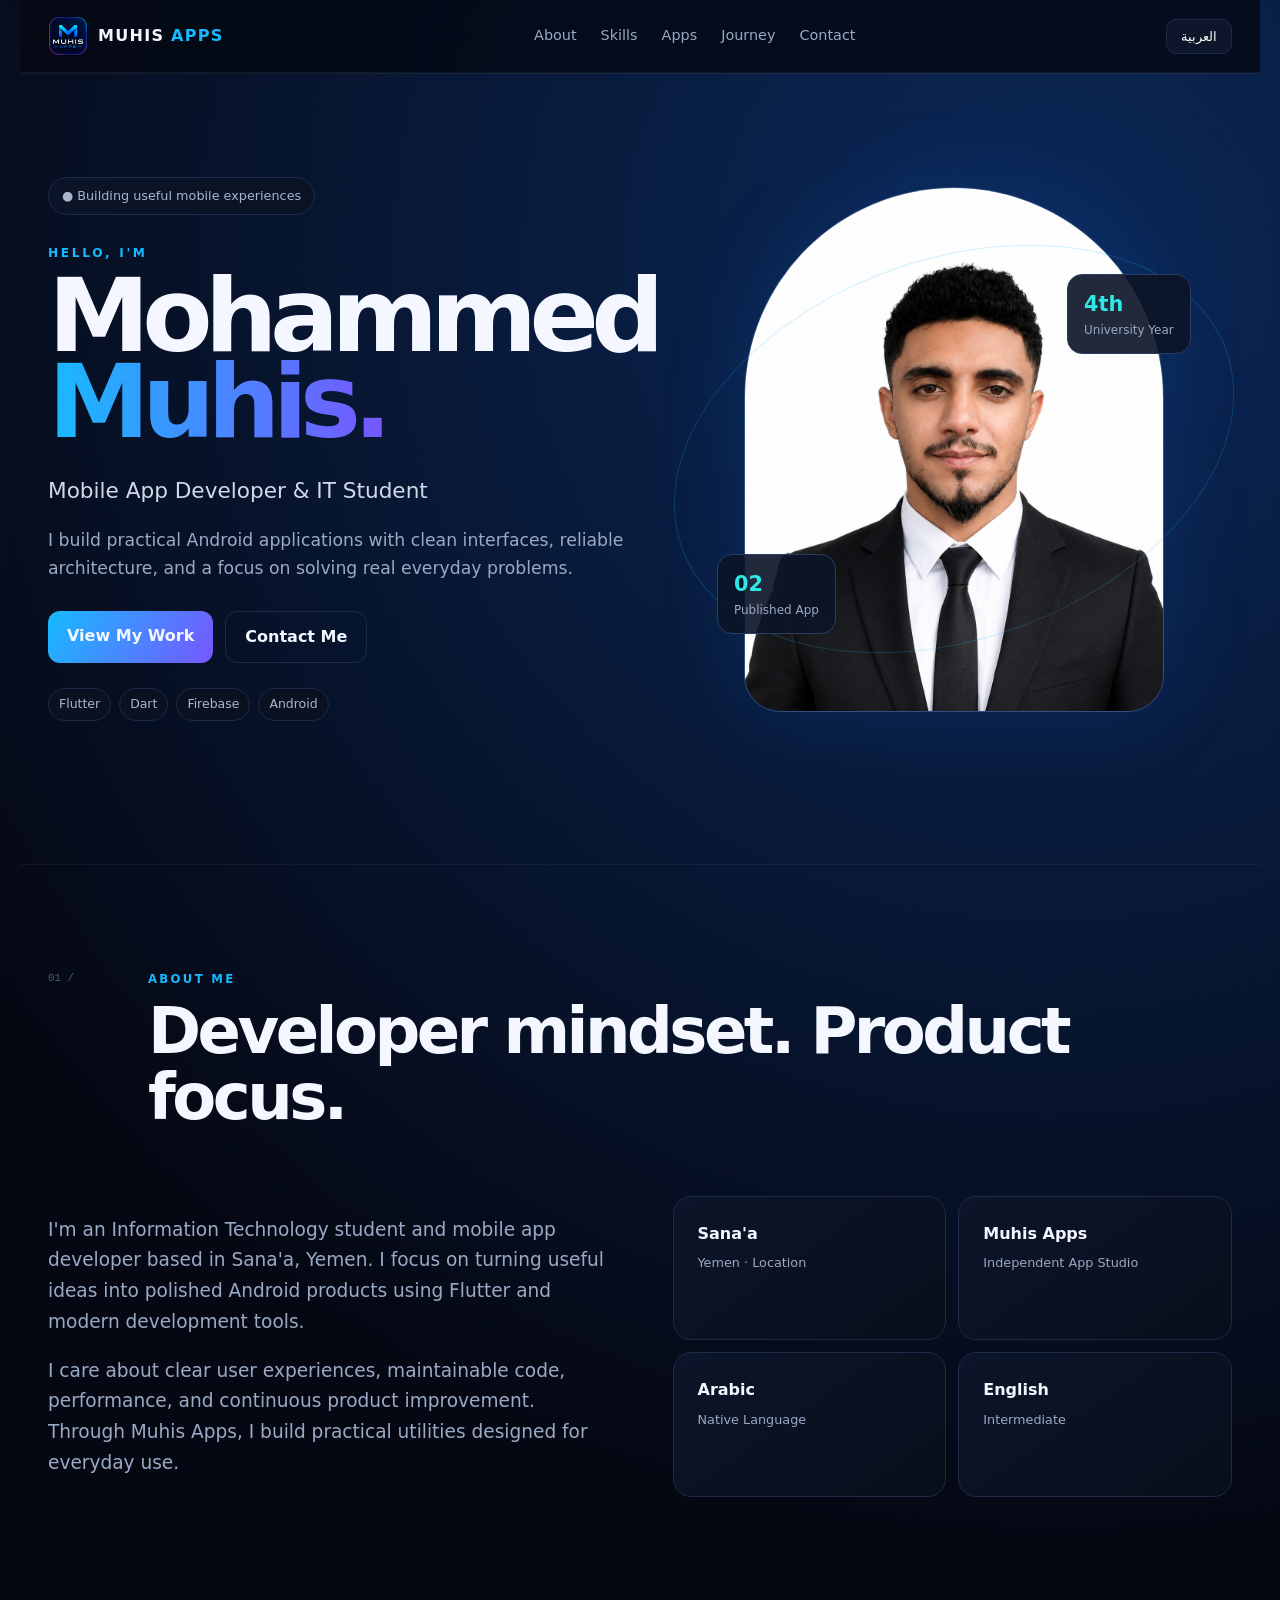
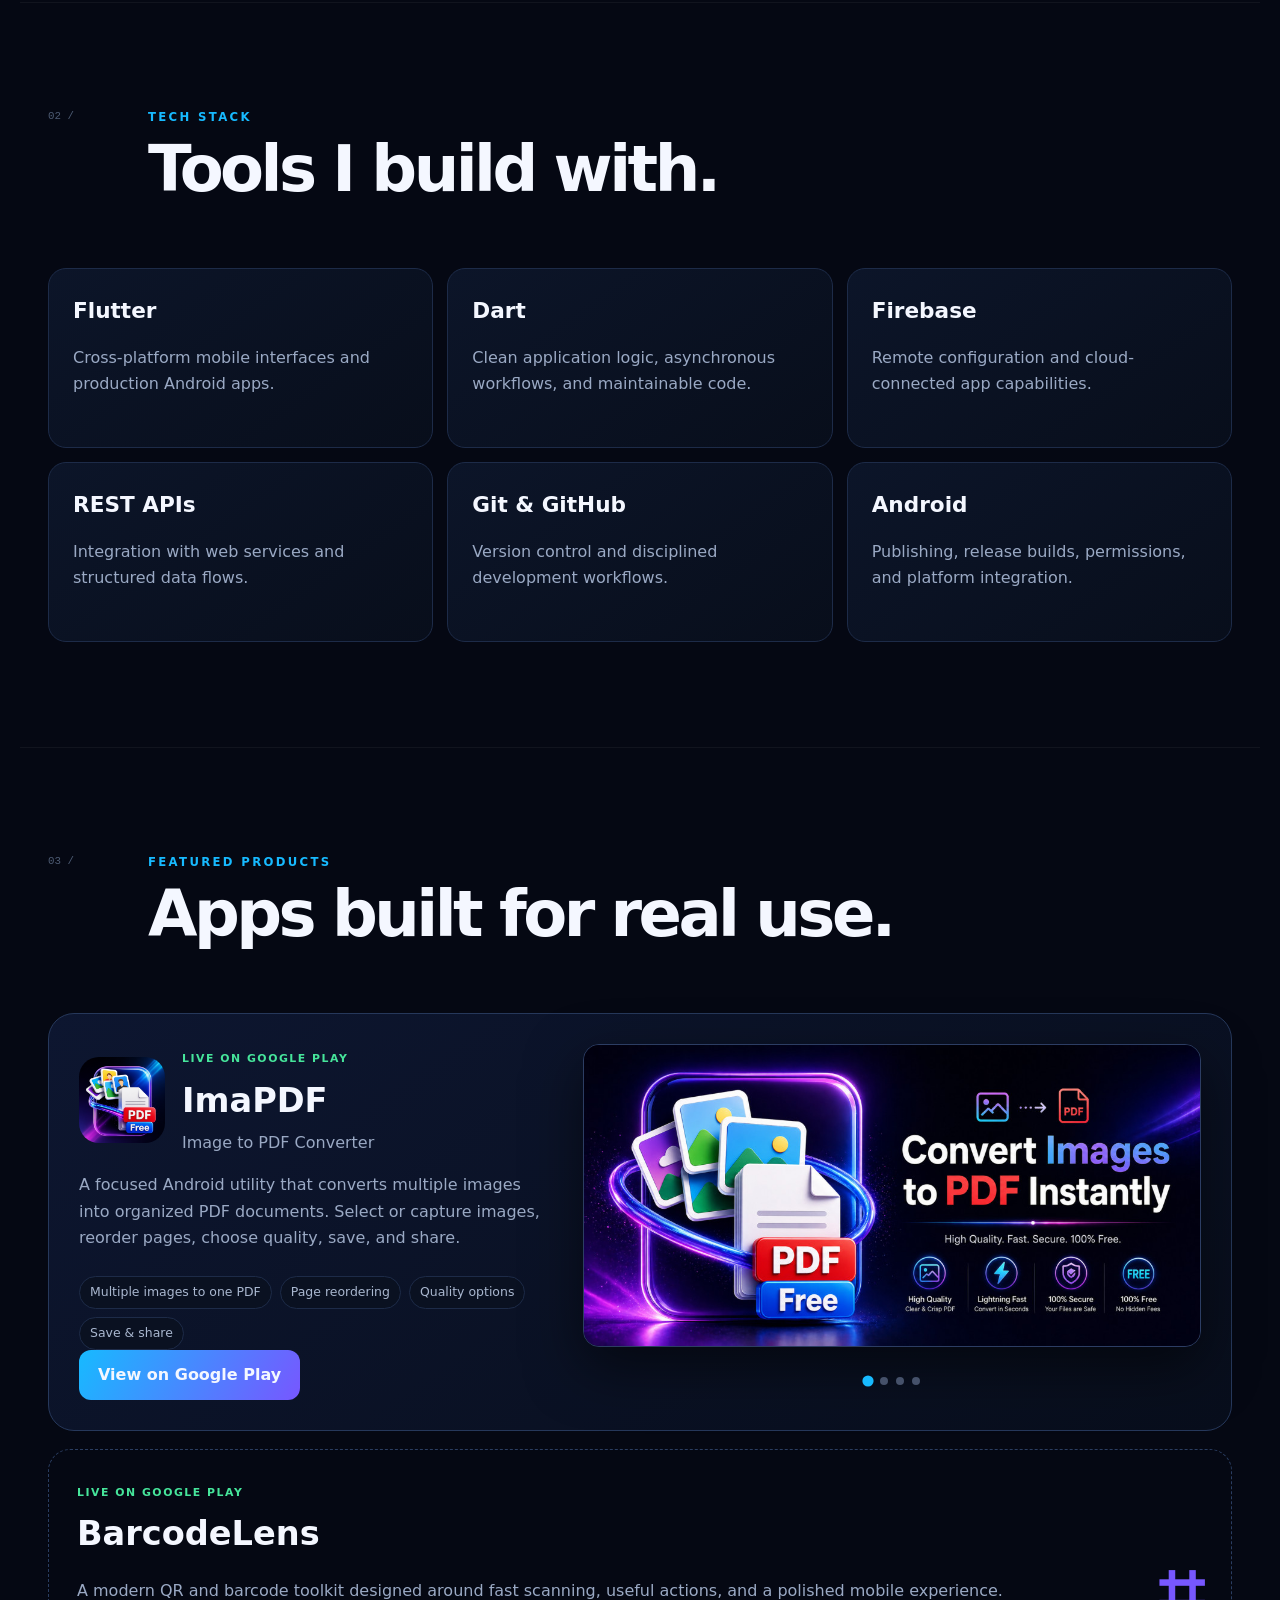
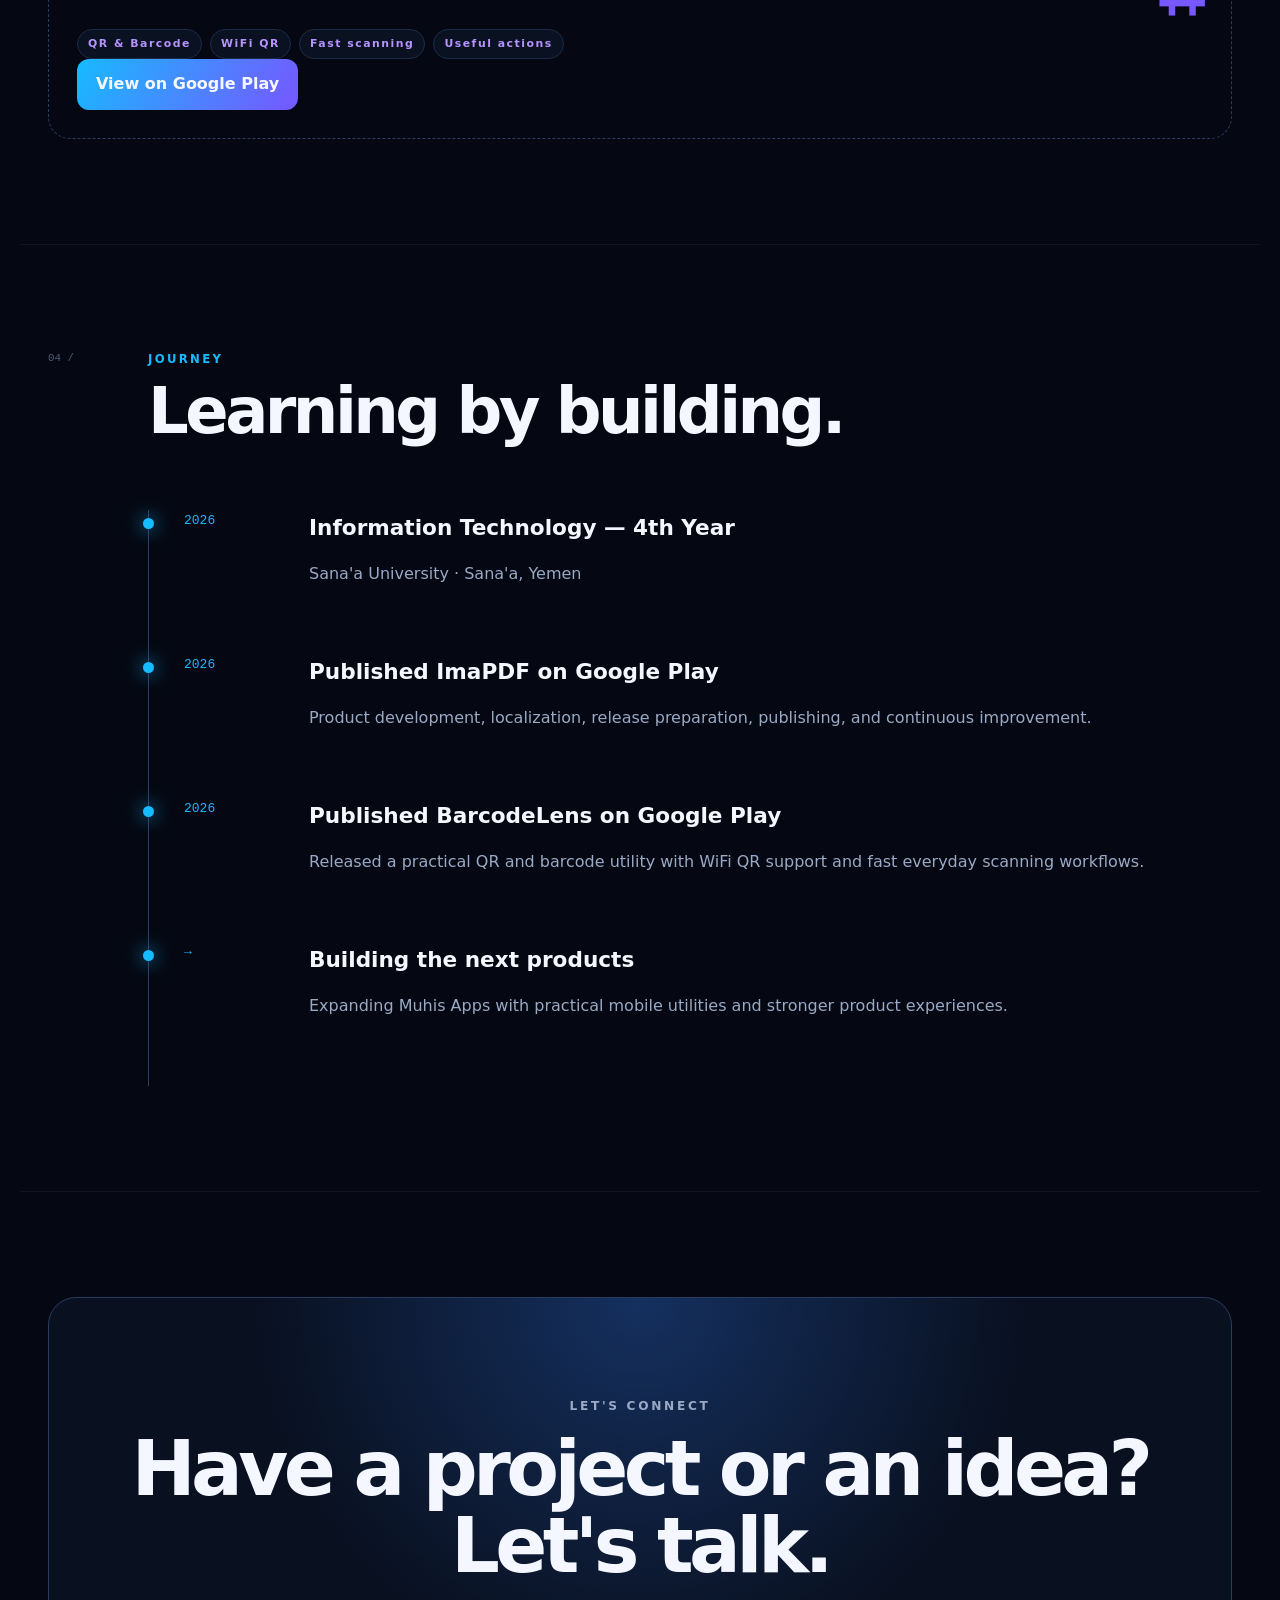
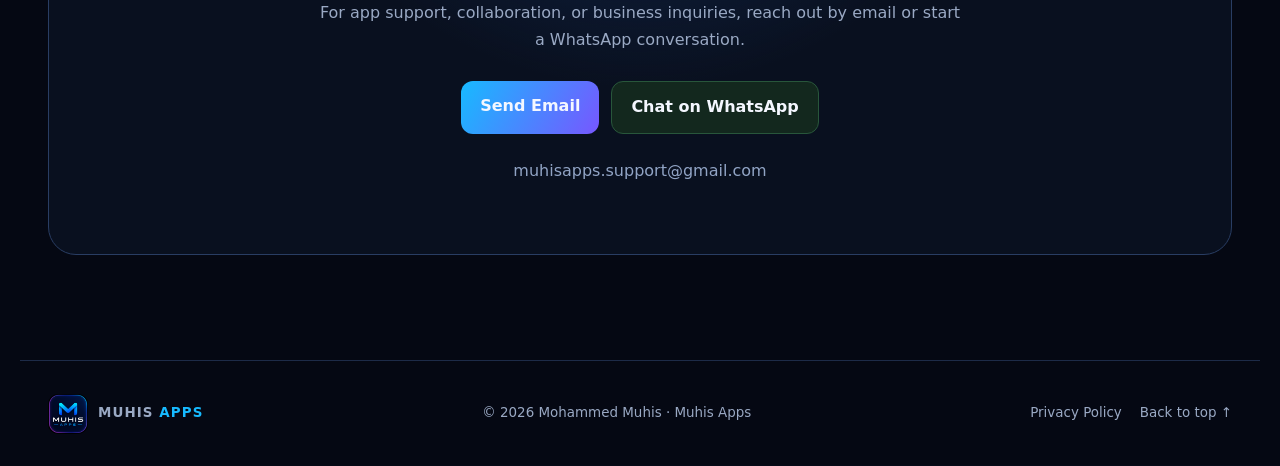
==== index.html @ 896bbf44 "Publish BarcodeLens in portfolio" ====
<!doctype html><html lang="en" dir="ltr"><head><meta charset="utf-8"><meta name="viewport" content="width=device-width,initial-scale=1"><meta name="description" content="Mohammed Muhis — Mobile App Developer and IT Student, founder of Muhis Apps."><title>Mohammed Muhis | Mobile App Developer</title><link rel="icon" href="assets/logo.png"><link rel="stylesheet" href="style.css"></head><body>
<header><a class="brand" href="#home"><img src="assets/logo.png"><span>MUHIS <b>APPS</b></span></a><nav><a href="#about" data-k="about">About</a><a href="#skills" data-k="skills">Skills</a><a href="#apps" data-k="apps">Apps</a><a href="#journey" data-k="journey">Journey</a><a href="#contact" data-k="contact">Contact</a></nav><button id="lang">العربية</button></header>
<main><section class="hero" id="home"><div class="copy reveal"><span class="pill" data-k="status">● Building useful mobile experiences</span><p class="over" data-k="hello">HELLO, I'M</p><h1>Mohammed<br><em>Muhis.</em></h1><h2 data-k="role">Mobile App Developer & IT Student</h2><p class="lead" data-k="intro">I build practical Android applications with clean interfaces, reliable architecture, and a focus on solving real everyday problems.</p><div class="actions"><a class="btn main" href="#apps" data-k="work">View My Work</a><a class="btn" href="#contact" data-k="contactMe">Contact Me</a></div><div class="tags"><span>Flutter</span><span>Dart</span><span>Firebase</span><span>Android</span></div></div><div class="visual reveal"><div class="ring"></div><div class="portrait"><img src="assets/profile.png" alt="Mohammed Muhis"></div><div class="stat s1"><b>02</b><span data-k="published">Published Apps</span></div><div class="stat s2"><b>4th</b><span data-k="year">University Year</span></div></div></section>
<section id="about"><div class="heading reveal"><small>01 /</small><div><p data-k="aboutLabel">ABOUT ME</p><h2 data-k="aboutTitle">Developer mindset.<br>Product focus.</h2></div></div><div class="two"><div class="bio reveal"><p data-k="bio1">I'm an Information Technology student and mobile app developer based in Sana'a, Yemen. I focus on turning useful ideas into polished Android products using Flutter and modern development tools.</p><p data-k="bio2">I care about clear user experiences, maintainable code, performance, and continuous product improvement. Through Muhis Apps, I build practical utilities designed for everyday use.</p></div><div class="facts reveal"><article><b>Sana'a</b><span data-k="loc">Yemen · Location</span></article><article><b>Muhis Apps</b><span data-k="studio">Independent App Studio</span></article><article><b>Arabic</b><span data-k="native">Native Language</span></article><article><b>English</b><span data-k="inter">Intermediate</span></article></div></div></section>
<section id="skills"><div class="heading reveal"><small>02 /</small><div><p data-k="stack">TECH STACK</p><h2 data-k="tools">Tools I build with.</h2></div></div><div class="grid reveal"><article><b>Flutter</b><p data-k="flutter">Cross-platform mobile interfaces and production Android apps.</p></article><article><b>Dart</b><p data-k="dart">Clean application logic, asynchronous workflows, and maintainable code.</p></article><article><b>Firebase</b><p data-k="firebase">Remote configuration and cloud-connected app capabilities.</p></article><article><b>REST APIs</b><p data-k="api">Integration with web services and structured data flows.</p></article><article><b>Git & GitHub</b><p data-k="git">Version control and disciplined development workflows.</p></article><article><b>Android</b><p data-k="android">Publishing, release builds, permissions, and platform integration.</p></article></div></section>
<section id="apps"><div class="heading reveal"><small>03 /</small><div><p data-k="products">FEATURED PRODUCTS</p><h2 data-k="realApps">Apps built for real use.</h2></div></div><div class="product reveal"><div><div class="apphead"><img src="assets/imapdf.png"><div><span class="live" data-k="live">LIVE ON GOOGLE PLAY</span><h3>ImaPDF</h3><p data-k="converter">Image to PDF Converter</p></div></div><p class="muted" data-k="appDesc">A focused Android utility that converts multiple images into organized PDF documents. Select or capture images, reorder pages, choose quality, save, and share.</p><div class="tags"><span data-k="f1">Multiple images to one PDF</span><span data-k="f2">Page reordering</span><span data-k="f3">Quality options</span><span data-k="f4">Save & share</span></div><a class="btn main" target="_blank" rel="noopener" href="https://play.google.com/store/apps/details?id=com.muhisapps.imapdf" data-k="play">View on Google Play</a></div><div class="gallery"><img id="shot" src="assets/en-cover.jpg"><div class="dots"><button data-i="0" class="active"></button><button data-i="1"></button><button data-i="2"></button><button data-i="3"></button></div></div></div><div class="coming reveal"><div><span style="color:#46e59b" data-k="live">LIVE ON GOOGLE PLAY</span><h3>BarcodeLens</h3><p data-k="barcode">A modern QR and barcode toolkit designed around fast scanning, useful actions, and a polished mobile experience.</p><div class="tags"><span>QR & Barcode</span><span>WiFi QR</span><span data-k="scanFast">Fast scanning</span><span data-k="usefulActions">Useful actions</span></div><a class="btn main" target="_blank" rel="noopener" href="https://play.google.com/store/apps/details?id=com.muhisapps.barcodelens" data-k="play">View on Google Play</a></div><strong>⌗</strong></div></section>
<section id="journey"><div class="heading reveal"><small>04 /</small><div><p data-k="journeyLabel">JOURNEY</p><h2 data-k="learning">Learning by building.</h2></div></div><div class="timeline reveal"><article><time>2026</time><div><h3 data-k="edu">Information Technology — 4th Year</h3><p data-k="uni">Sana'a University · Sana'a, Yemen</p></div></article><article><time>2026</time><div><h3 data-k="pubTitle">Published ImaPDF on Google Play</h3><p data-k="pubText">Product development, localization, release preparation, publishing, and continuous improvement.</p></div></article><article><time>2026</time><div><h3 data-k="barcodePubTitle">Published BarcodeLens on Google Play</h3><p data-k="barcodePubText">Released a practical QR and barcode utility with WiFi QR support and fast everyday scanning workflows.</p></div></article><article><time>→</time><div><h3 data-k="next">Building the next products</h3><p data-k="nextText">Expanding Muhis Apps with practical mobile utilities and stronger product experiences.</p></div></article></div></section>
<section id="contact"><div class="contactbox reveal"><p class="over" data-k="connect">LET'S CONNECT</p><h2 data-k="talk">Have a project or an idea?<br>Let's talk.</h2><p data-k="contactText">For app support, collaboration, or business inquiries, reach out by email or start a WhatsApp conversation.</p><div class="actions center"><a class="btn main" href="mailto:muhisapps.support@gmail.com" data-k="email">Send Email</a><a class="btn wa" target="_blank" rel="noopener" href="https://wa.me/967737681866?text=Hello%20Mohammed%2C%20I%20visited%20your%20portfolio%20and%20would%20like%20to%20get%20in%20touch." data-k="wa">Chat on WhatsApp</a></div><a class="mail" href="mailto:muhisapps.support@gmail.com">muhisapps.support@gmail.com</a></div></section></main>
<footer><div class="brand"><img src="assets/logo.png"><span>MUHIS <b>APPS</b></span></div><p>© 2026 Mohammed Muhis · Muhis Apps</p><div><a href="privacy.html" data-k="privacy">Privacy Policy</a><a href="#home" data-k="top">Back to top ↑</a></div></footer><script src="script.js"></script></body></html>
---- style.css ----
:root{--bg:#050813;--panel:#0b1224;--line:#1d2b48;--text:#f4f7ff;--muted:#9aa9c4;--blue:#17baff;--violet:#7757ff}*{box-sizing:border-box}html{scroll-behavior:smooth}body{margin:0;background:radial-gradient(circle at 82% 5%,#0b2859 0,transparent 25%),var(--bg);color:var(--text);font-family:Inter,system-ui,-apple-system,"Segoe UI",Arial,sans-serif;line-height:1.65}a{text-decoration:none;color:inherit}header,section,footer{max-width:1240px;margin:auto}header{position:sticky;top:0;z-index:20;display:flex;align-items:center;justify-content:space-between;padding:16px 28px;background:#050813c9;backdrop-filter:blur(18px);border-bottom:1px solid #ffffff0d}.brand{display:flex;align-items:center;gap:10px;font-weight:850;letter-spacing:.08em}.brand img{width:40px;height:40px;border-radius:10px;object-fit:cover}.brand b,.heading p,.over{color:var(--blue)}nav{display:flex;gap:24px;color:var(--muted);font-size:.9rem}nav a:hover{color:white}#lang{background:#0d162a;color:white;border:1px solid var(--line);border-radius:10px;padding:9px 14px;cursor:pointer}.hero{min-height:780px;display:grid;grid-template-columns:1.08fr .92fr;align-items:center;gap:60px;padding:70px 28px 110px}.pill{display:inline-block;border:1px solid var(--line);background:#0b1326;padding:7px 13px;border-radius:999px;color:#a8b5ca;font-size:.8rem}.over{font-size:.76rem;letter-spacing:.22em;font-weight:850;margin:28px 0 10px}.hero h1{font-size:clamp(4.4rem,8vw,7.5rem);line-height:.84;letter-spacing:-.075em;margin:0}.hero h1 em{font-style:normal;background:linear-gradient(90deg,var(--blue),var(--violet));-webkit-background-clip:text;color:transparent}.hero h2{font-size:1.35rem;font-weight:500;color:#d0d9e9;margin:28px 0 10px}.lead,.muted,.bio p,.grid p,.coming p,.timeline p,.contactbox>p{color:var(--muted)}.lead{max-width:650px;font-size:1.08rem}.actions{display:flex;gap:12px;flex-wrap:wrap;margin-top:28px}.btn{display:inline-flex;padding:12px 19px;border:1px solid var(--line);border-radius:12px;font-weight:750}.main{border:0;background:linear-gradient(120deg,var(--blue),var(--violet))}.wa{background:#13281e;border-color:#28563b}.tags{display:flex;gap:8px;flex-wrap:wrap;margin-top:25px}.tags span{border:1px solid var(--line);background:#0a1121;border-radius:999px;padding:5px 10px;font-size:.78rem;color:#a9b7cf}.visual{position:relative;min-height:610px;display:grid;place-items:center}.portrait{width:min(420px,90%);aspect-ratio:4/5;border-radius:220px 220px 38px 38px;overflow:hidden;border:1px solid #315181;background:#112d5b;box-shadow:0 0 90px #177cff24}.portrait img{width:100%;height:100%;object-fit:cover;object-position:center top}.ring{position:absolute;width:580px;height:380px;border:1px solid #1abaff35;border-radius:50%;transform:rotate(-20deg)}.stat{position:absolute;background:#0b1427e8;border:1px solid #2a3d61;border-radius:15px;padding:12px 16px;display:flex;flex-direction:column}.stat b{color:#2ee7e7;font-size:1.3rem}.stat span{color:var(--muted);font-size:.75rem}.s1{left:0;bottom:120px}.s2{right:0;top:130px}section{padding:105px 28px;border-top:1px solid #ffffff0c}.heading{display:grid;grid-template-columns:100px 1fr;margin-bottom:55px}.heading small{color:#4d5b73;font-family:monospace}.heading p{font-size:.73rem;letter-spacing:.2em;font-weight:850;margin:0}.heading h2{font-size:clamp(2.6rem,5vw,4.8rem);line-height:1.03;letter-spacing:-.055em;margin:10px 0}.two{display:grid;grid-template-columns:1fr 1fr;gap:65px}.bio p{font-size:1.16rem}.facts{display:grid;grid-template-columns:1fr 1fr;gap:12px}.facts article,.grid article{background:linear-gradient(145deg,#0c1529,#080e1b);border:1px solid var(--line);border-radius:18px;padding:24px}.facts b,.facts span{display:block}.facts span{color:var(--muted);font-size:.8rem;margin-top:5px}.grid{display:grid;grid-template-columns:repeat(3,1fr);gap:14px}.grid article{min-height:180px;transition:.25s}.grid article:hover{transform:translateY(-5px);border-color:#3566a9}.grid b{font-size:1.35rem}.product{display:grid;grid-template-columns:.86fr 1.14fr;gap:38px;background:linear-gradient(145deg,#0d1630,#080e1c);border:1px solid #26385b;border-radius:26px;padding:30px}.apphead{display:flex;gap:17px;align-items:center}.apphead img{width:86px;height:86px;border-radius:20px;object-fit:cover}.apphead h3,.coming h3{font-size:2.1rem;margin:2px 0}.apphead p{margin:0;color:var(--muted)}.live,.coming span{font-size:.68rem;letter-spacing:.14em;font-weight:850;color:#46e59b}.gallery img{width:100%;border-radius:16px;border:1px solid #2c3d63;box-shadow:0 20px 55px #0008}.dots{text-align:center;margin-top:12px}.dots button{width:8px;height:8px;padding:0;border:0;border-radius:50%;background:#45516a;margin:4px}.dots button.active{background:var(--blue);transform:scale(1.4)}.coming{margin-top:18px;border:1px dashed #2a3d61;border-radius:22px;padding:28px;display:flex;align-items:center;justify-content:space-between}.coming span{color:#b693ff}.coming strong{font-size:5rem;color:var(--violet)}.timeline{border-left:1px solid #2b3d60;margin-left:100px}.timeline article{display:grid;grid-template-columns:100px 1fr;gap:25px;padding:0 0 50px 35px;position:relative}.timeline article:before{content:"";position:absolute;left:-6px;top:8px;width:11px;height:11px;border-radius:50%;background:var(--blue);box-shadow:0 0 18px var(--blue)}.timeline time{color:var(--blue);font-family:monospace}.timeline h3{margin:0;font-size:1.35rem}.contactbox{text-align:center;padding:70px 28px;border:1px solid #293d63;border-radius:28px;background:radial-gradient(circle at 50% 0,#15305f,transparent 48%),#09101f}.contactbox h2{font-size:clamp(2.8rem,6vw,5.3rem);line-height:1;letter-spacing:-.06em;margin:15px 0}.contactbox>p{max-width:650px;margin-left:auto;margin-right:auto}.center{justify-content:center}.mail{display:block;margin-top:24px;color:#91a4c5}footer{border-top:1px solid var(--line);padding:28px;display:flex;align-items:center;justify-content:space-between;color:var(--muted);font-size:.84rem}footer>div:last-child{display:flex;gap:18px}.reveal{opacity:0;transform:translateY(22px);transition:.7s}.reveal.show{opacity:1;transform:none}html[dir=rtl] .timeline{border-left:0;border-right:1px solid #2b3d60;margin-left:0;margin-right:100px}html[dir=rtl] .timeline article{padding-left:0;padding-right:35px}html[dir=rtl] .timeline article:before{left:auto;right:-6px}@media(max-width:900px){nav{display:none}.hero,.two,.product{grid-template-columns:1fr}.grid{grid-template-columns:1fr 1fr}.heading{grid-template-columns:55px 1fr}.timeline{margin-left:10px!important;margin-right:10px!important}.stat{display:none}}@media(max-width:600px){header{padding:13px 18px}.brand span{font-size:.75rem}.hero{min-height:auto;padding:45px 20px 75px}.hero h1{font-size:4rem}.visual{min-height:460px}.portrait{width:330px}.ring{display:none}section{padding:75px 20px}.heading{display:block}.grid,.facts{grid-template-columns:1fr}.product{padding:17px}.contactbox{padding:48px 18px}footer{flex-direction:column;align-items:flex-start;gap:15px}.gallery img{min-height:180px;object-fit:cover}}
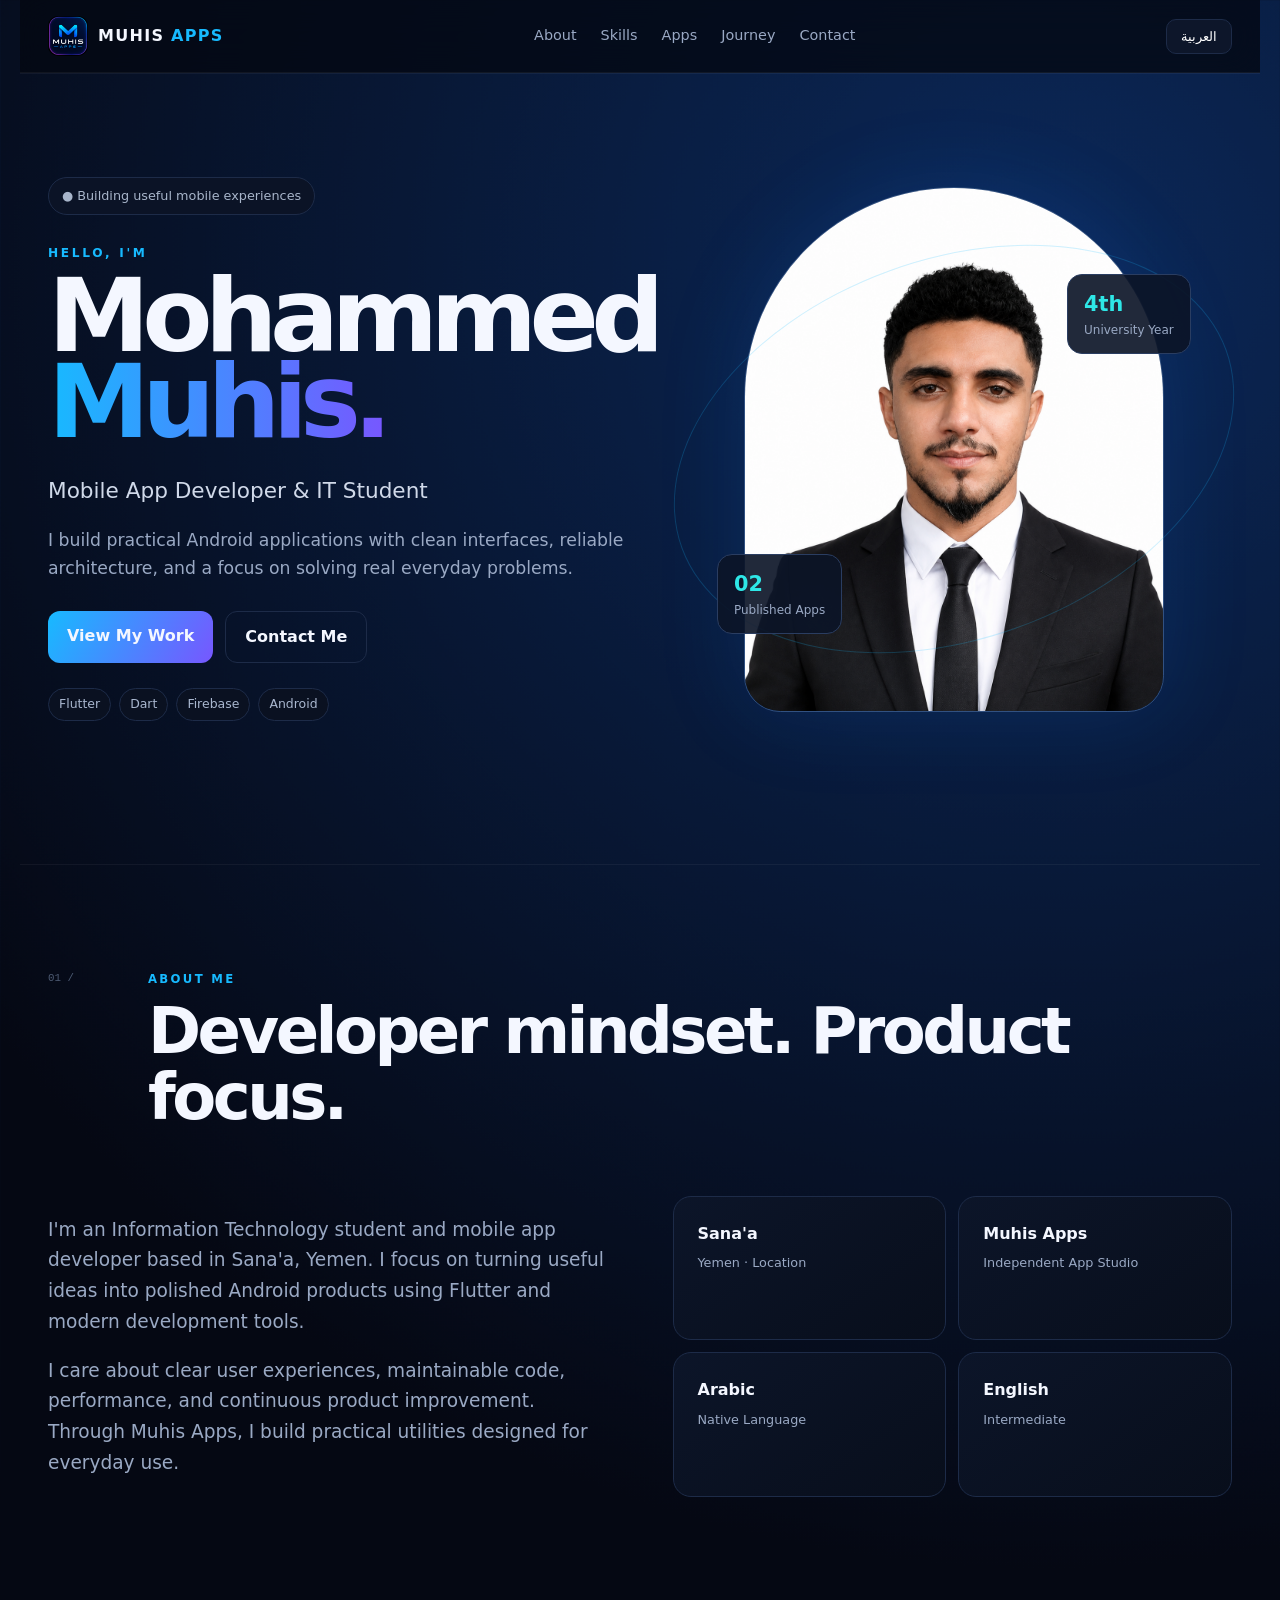
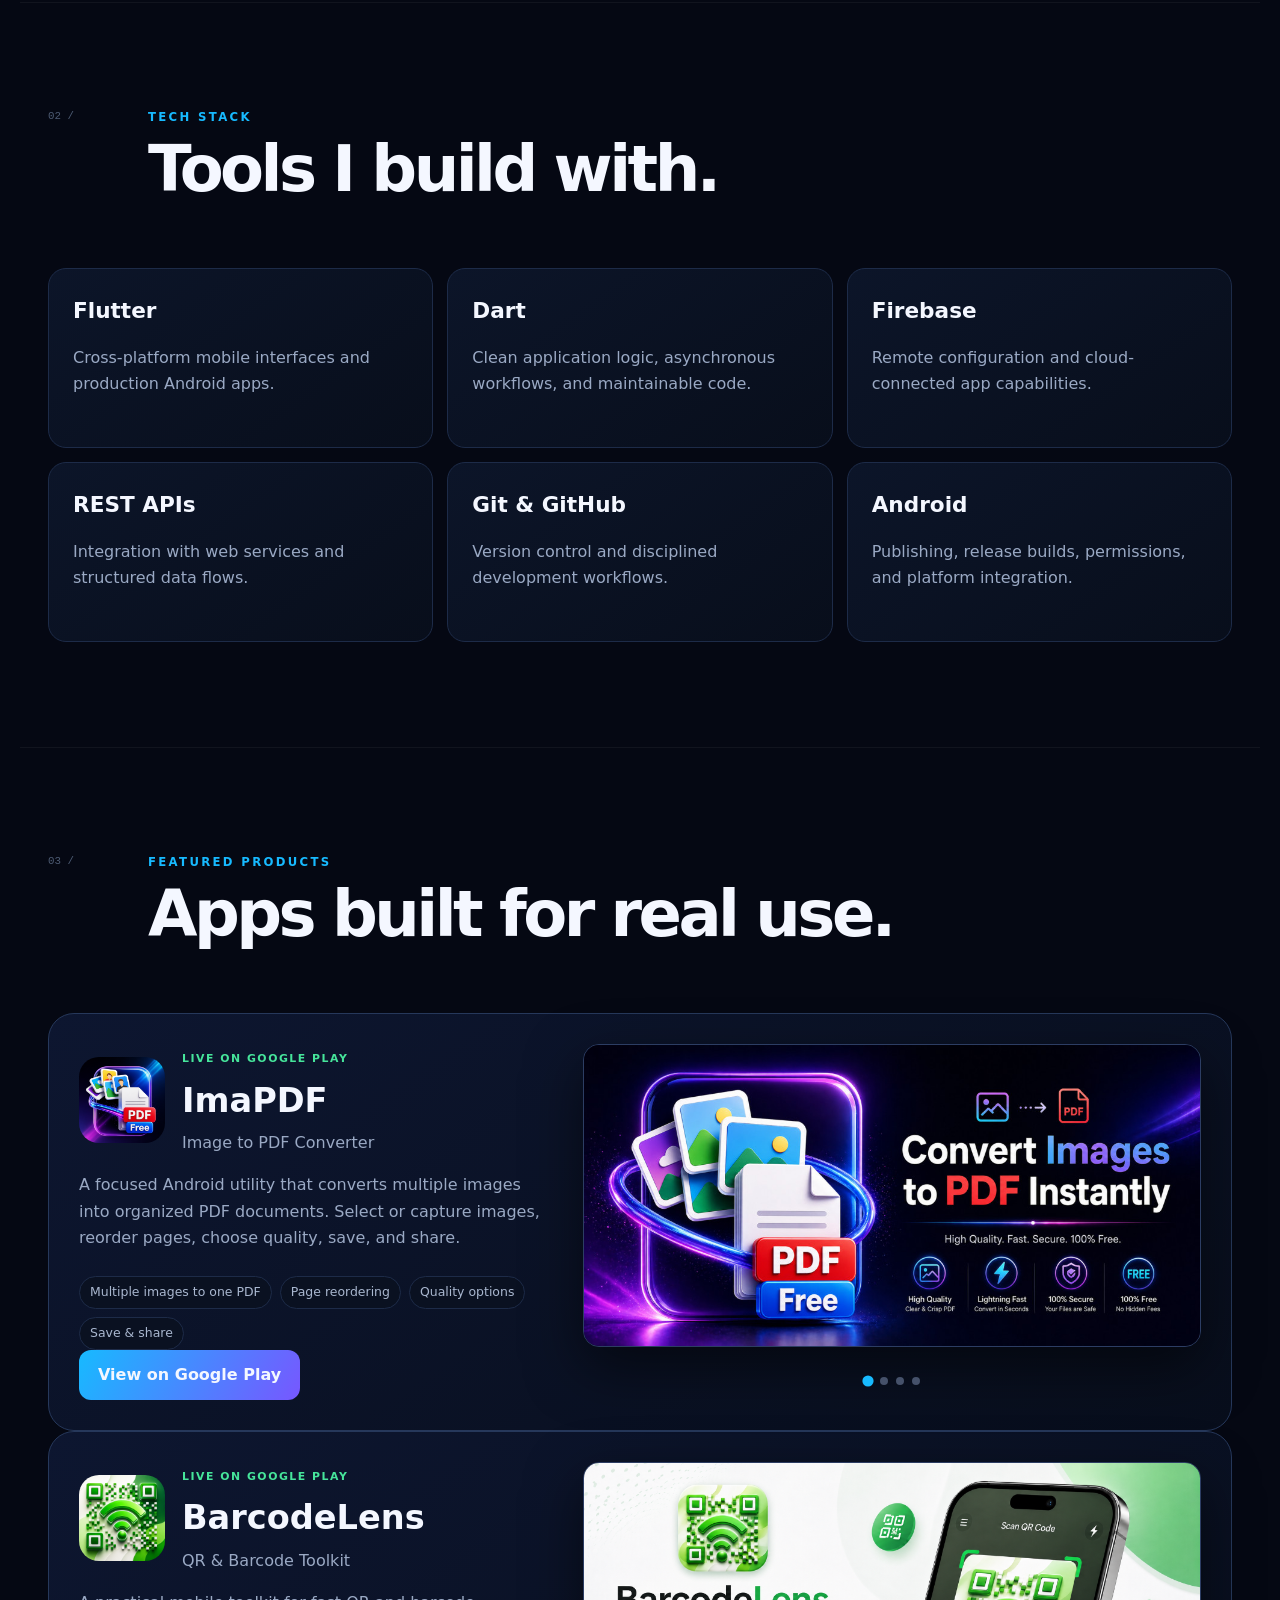
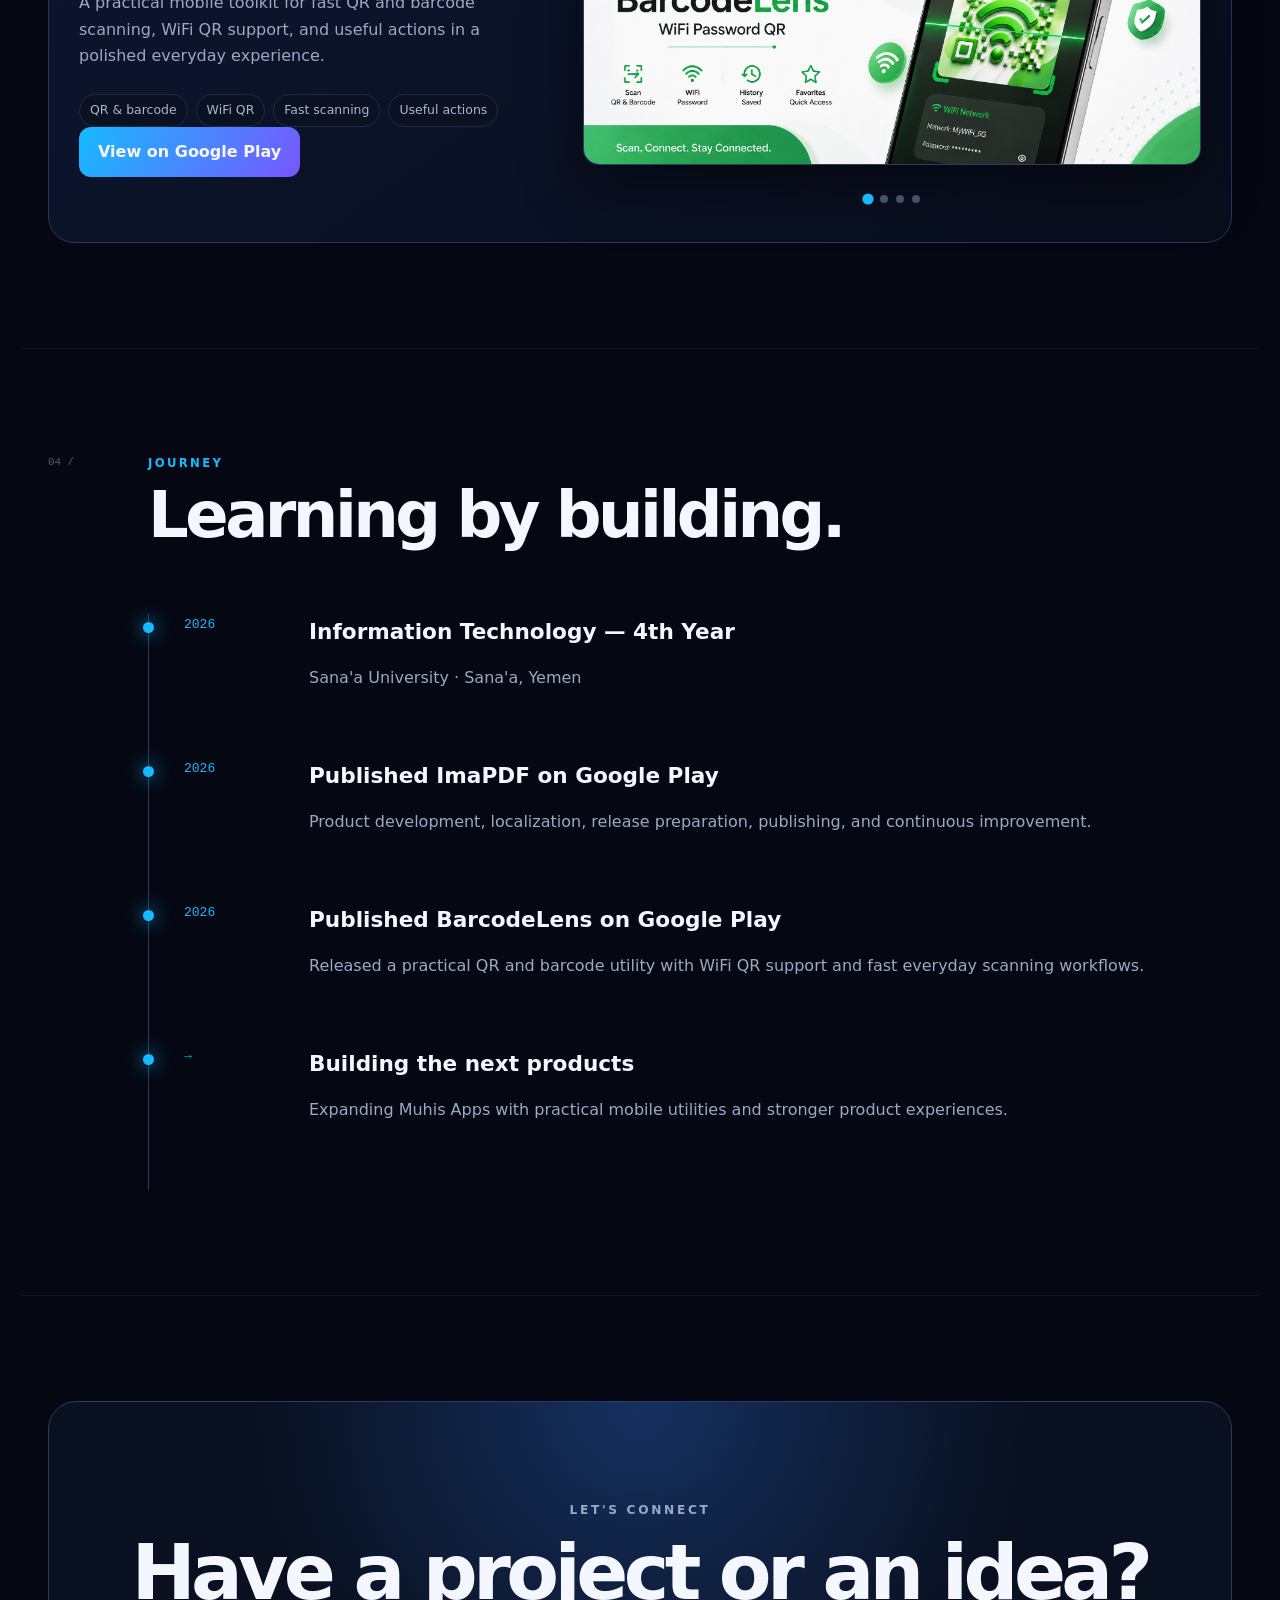
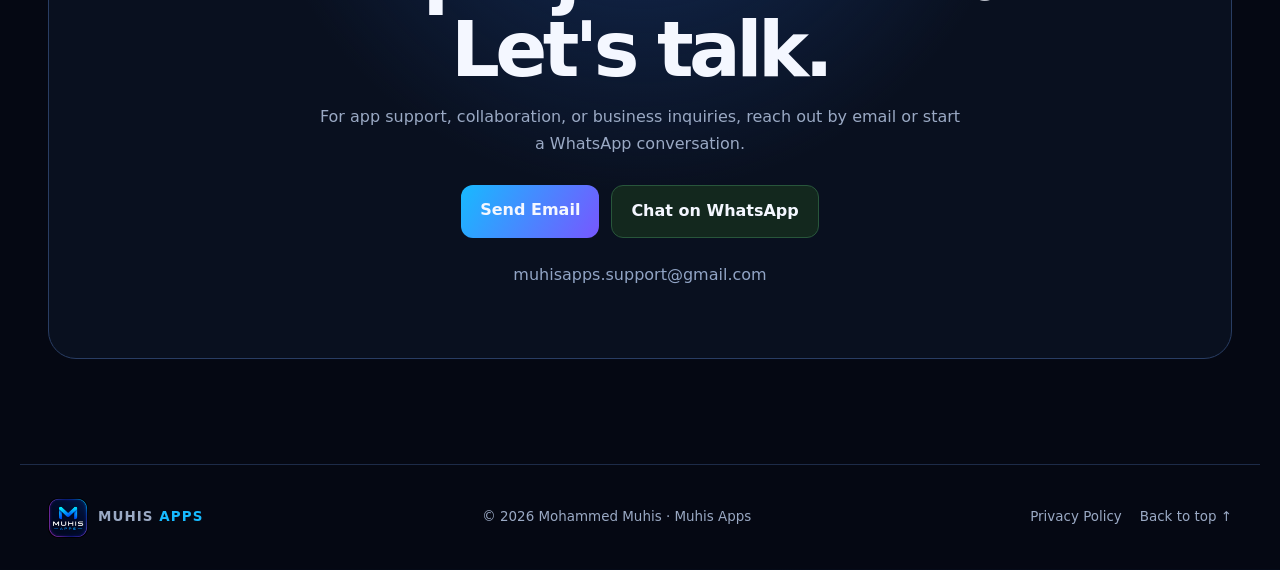
==== commit 939ea4f6: "Show BarcodeLens as a full featured portfolio project" ====
--- a/index.html
+++ b/index.html
@@ -3,7 +3,7 @@
 <main><section class="hero" id="home"><div class="copy reveal"><span class="pill" data-k="status">● Building useful mobile experiences</span><p class="over" data-k="hello">HELLO, I'M</p><h1>Mohammed<br><em>Muhis.</em></h1><h2 data-k="role">Mobile App Developer & IT Student</h2><p class="lead" data-k="intro">I build practical Android applications with clean interfaces, reliable architecture, and a focus on solving real everyday problems.</p><div class="actions"><a class="btn main" href="#apps" data-k="work">View My Work</a><a class="btn" href="#contact" data-k="contactMe">Contact Me</a></div><div class="tags"><span>Flutter</span><span>Dart</span><span>Firebase</span><span>Android</span></div></div><div class="visual reveal"><div class="ring"></div><div class="portrait"><img src="assets/profile.png" alt="Mohammed Muhis"></div><div class="stat s1"><b>02</b><span data-k="published">Published Apps</span></div><div class="stat s2"><b>4th</b><span data-k="year">University Year</span></div></div></section>
 <section id="about"><div class="heading reveal"><small>01 /</small><div><p data-k="aboutLabel">ABOUT ME</p><h2 data-k="aboutTitle">Developer mindset.<br>Product focus.</h2></div></div><div class="two"><div class="bio reveal"><p data-k="bio1">I'm an Information Technology student and mobile app developer based in Sana'a, Yemen. I focus on turning useful ideas into polished Android products using Flutter and modern development tools.</p><p data-k="bio2">I care about clear user experiences, maintainable code, performance, and continuous product improvement. Through Muhis Apps, I build practical utilities designed for everyday use.</p></div><div class="facts reveal"><article><b>Sana'a</b><span data-k="loc">Yemen · Location</span></article><article><b>Muhis Apps</b><span data-k="studio">Independent App Studio</span></article><article><b>Arabic</b><span data-k="native">Native Language</span></article><article><b>English</b><span data-k="inter">Intermediate</span></article></div></div></section>
 <section id="skills"><div class="heading reveal"><small>02 /</small><div><p data-k="stack">TECH STACK</p><h2 data-k="tools">Tools I build with.</h2></div></div><div class="grid reveal"><article><b>Flutter</b><p data-k="flutter">Cross-platform mobile interfaces and production Android apps.</p></article><article><b>Dart</b><p data-k="dart">Clean application logic, asynchronous workflows, and maintainable code.</p></article><article><b>Firebase</b><p data-k="firebase">Remote configuration and cloud-connected app capabilities.</p></article><article><b>REST APIs</b><p data-k="api">Integration with web services and structured data flows.</p></article><article><b>Git & GitHub</b><p data-k="git">Version control and disciplined development workflows.</p></article><article><b>Android</b><p data-k="android">Publishing, release builds, permissions, and platform integration.</p></article></div></section>
-<section id="apps"><div class="heading reveal"><small>03 /</small><div><p data-k="products">FEATURED PRODUCTS</p><h2 data-k="realApps">Apps built for real use.</h2></div></div><div class="product reveal"><div><div class="apphead"><img src="assets/imapdf.png"><div><span class="live" data-k="live">LIVE ON GOOGLE PLAY</span><h3>ImaPDF</h3><p data-k="converter">Image to PDF Converter</p></div></div><p class="muted" data-k="appDesc">A focused Android utility that converts multiple images into organized PDF documents. Select or capture images, reorder pages, choose quality, save, and share.</p><div class="tags"><span data-k="f1">Multiple images to one PDF</span><span data-k="f2">Page reordering</span><span data-k="f3">Quality options</span><span data-k="f4">Save & share</span></div><a class="btn main" target="_blank" rel="noopener" href="https://play.google.com/store/apps/details?id=com.muhisapps.imapdf" data-k="play">View on Google Play</a></div><div class="gallery"><img id="shot" src="assets/en-cover.jpg"><div class="dots"><button data-i="0" class="active"></button><button data-i="1"></button><button data-i="2"></button><button data-i="3"></button></div></div></div><div class="coming reveal"><div><span style="color:#46e59b" data-k="live">LIVE ON GOOGLE PLAY</span><h3>BarcodeLens</h3><p data-k="barcode">A modern QR and barcode toolkit designed around fast scanning, useful actions, and a polished mobile experience.</p><div class="tags"><span>QR & Barcode</span><span>WiFi QR</span><span data-k="scanFast">Fast scanning</span><span data-k="usefulActions">Useful actions</span></div><a class="btn main" target="_blank" rel="noopener" href="https://play.google.com/store/apps/details?id=com.muhisapps.barcodelens" data-k="play">View on Google Play</a></div><strong>⌗</strong></div></section>
+<section id="apps"><div class="heading reveal"><small>03 /</small><div><p data-k="products">FEATURED PRODUCTS</p><h2 data-k="realApps">Apps built for real use.</h2></div></div><div class="product reveal"><div><div class="apphead"><img src="assets/imapdf.png"><div><span class="live" data-k="live">LIVE ON GOOGLE PLAY</span><h3>ImaPDF</h3><p data-k="converter">Image to PDF Converter</p></div></div><p class="muted" data-k="appDesc">A focused Android utility that converts multiple images into organized PDF documents. Select or capture images, reorder pages, choose quality, save, and share.</p><div class="tags"><span data-k="f1">Multiple images to one PDF</span><span data-k="f2">Page reordering</span><span data-k="f3">Quality options</span><span data-k="f4">Save & share</span></div><a class="btn main" target="_blank" rel="noopener" href="https://play.google.com/store/apps/details?id=com.muhisapps.imapdf" data-k="play">View on Google Play</a></div><div class="gallery" data-gallery="imapdf"><img src="assets/en-cover.jpg" alt="ImaPDF application preview"><div class="dots"><button data-i="0" class="active" aria-label="ImaPDF image 1"></button><button data-i="1" aria-label="ImaPDF image 2"></button><button data-i="2" aria-label="ImaPDF image 3"></button><button data-i="3" aria-label="ImaPDF image 4"></button></div></div></div><div class="product product-barcode reveal"><div><div class="apphead"><img src="assets/barcodelens-icon.png" alt="BarcodeLens app icon"><div><span class="live" data-k="live">LIVE ON GOOGLE PLAY</span><h3>BarcodeLens</h3><p data-k="barcodeSubtitle">QR & Barcode Toolkit</p></div></div><p class="muted" data-k="barcodeDesc">A practical mobile toolkit for fast QR and barcode scanning, WiFi QR support, and useful actions in a polished everyday experience.</p><div class="tags"><span data-k="b1">QR & barcode</span><span data-k="b2">WiFi QR</span><span data-k="b3">Fast scanning</span><span data-k="b4">Useful actions</span></div><a class="btn main" target="_blank" rel="noopener" href="https://play.google.com/store/apps/details?id=com.muhisapps.barcodelens" data-k="play">View on Google Play</a></div><div class="gallery" data-gallery="barcodelens"><img src="assets/barcodelens-cover.png" alt="BarcodeLens application preview"><div class="dots"><button data-i="0" class="active" aria-label="BarcodeLens image 1"></button><button data-i="1" aria-label="BarcodeLens image 2"></button><button data-i="2" aria-label="BarcodeLens image 3"></button><button data-i="3" aria-label="BarcodeLens image 4"></button></div></div></div></section>
 <section id="journey"><div class="heading reveal"><small>04 /</small><div><p data-k="journeyLabel">JOURNEY</p><h2 data-k="learning">Learning by building.</h2></div></div><div class="timeline reveal"><article><time>2026</time><div><h3 data-k="edu">Information Technology — 4th Year</h3><p data-k="uni">Sana'a University · Sana'a, Yemen</p></div></article><article><time>2026</time><div><h3 data-k="pubTitle">Published ImaPDF on Google Play</h3><p data-k="pubText">Product development, localization, release preparation, publishing, and continuous improvement.</p></div></article><article><time>2026</time><div><h3 data-k="barcodePubTitle">Published BarcodeLens on Google Play</h3><p data-k="barcodePubText">Released a practical QR and barcode utility with WiFi QR support and fast everyday scanning workflows.</p></div></article><article><time>→</time><div><h3 data-k="next">Building the next products</h3><p data-k="nextText">Expanding Muhis Apps with practical mobile utilities and stronger product experiences.</p></div></article></div></section>
 <section id="contact"><div class="contactbox reveal"><p class="over" data-k="connect">LET'S CONNECT</p><h2 data-k="talk">Have a project or an idea?<br>Let's talk.</h2><p data-k="contactText">For app support, collaboration, or business inquiries, reach out by email or start a WhatsApp conversation.</p><div class="actions center"><a class="btn main" href="mailto:muhisapps.support@gmail.com" data-k="email">Send Email</a><a class="btn wa" target="_blank" rel="noopener" href="https://wa.me/967737681866?text=Hello%20Mohammed%2C%20I%20visited%20your%20portfolio%20and%20would%20like%20to%20get%20in%20touch." data-k="wa">Chat on WhatsApp</a></div><a class="mail" href="mailto:muhisapps.support@gmail.com">muhisapps.support@gmail.com</a></div></section></main>
 <footer><div class="brand"><img src="assets/logo.png"><span>MUHIS <b>APPS</b></span></div><p>© 2026 Mohammed Muhis · Muhis Apps</p><div><a href="privacy.html" data-k="privacy">Privacy Policy</a><a href="#home" data-k="top">Back to top ↑</a></div></footer><script src="script.js"></script></body></html>
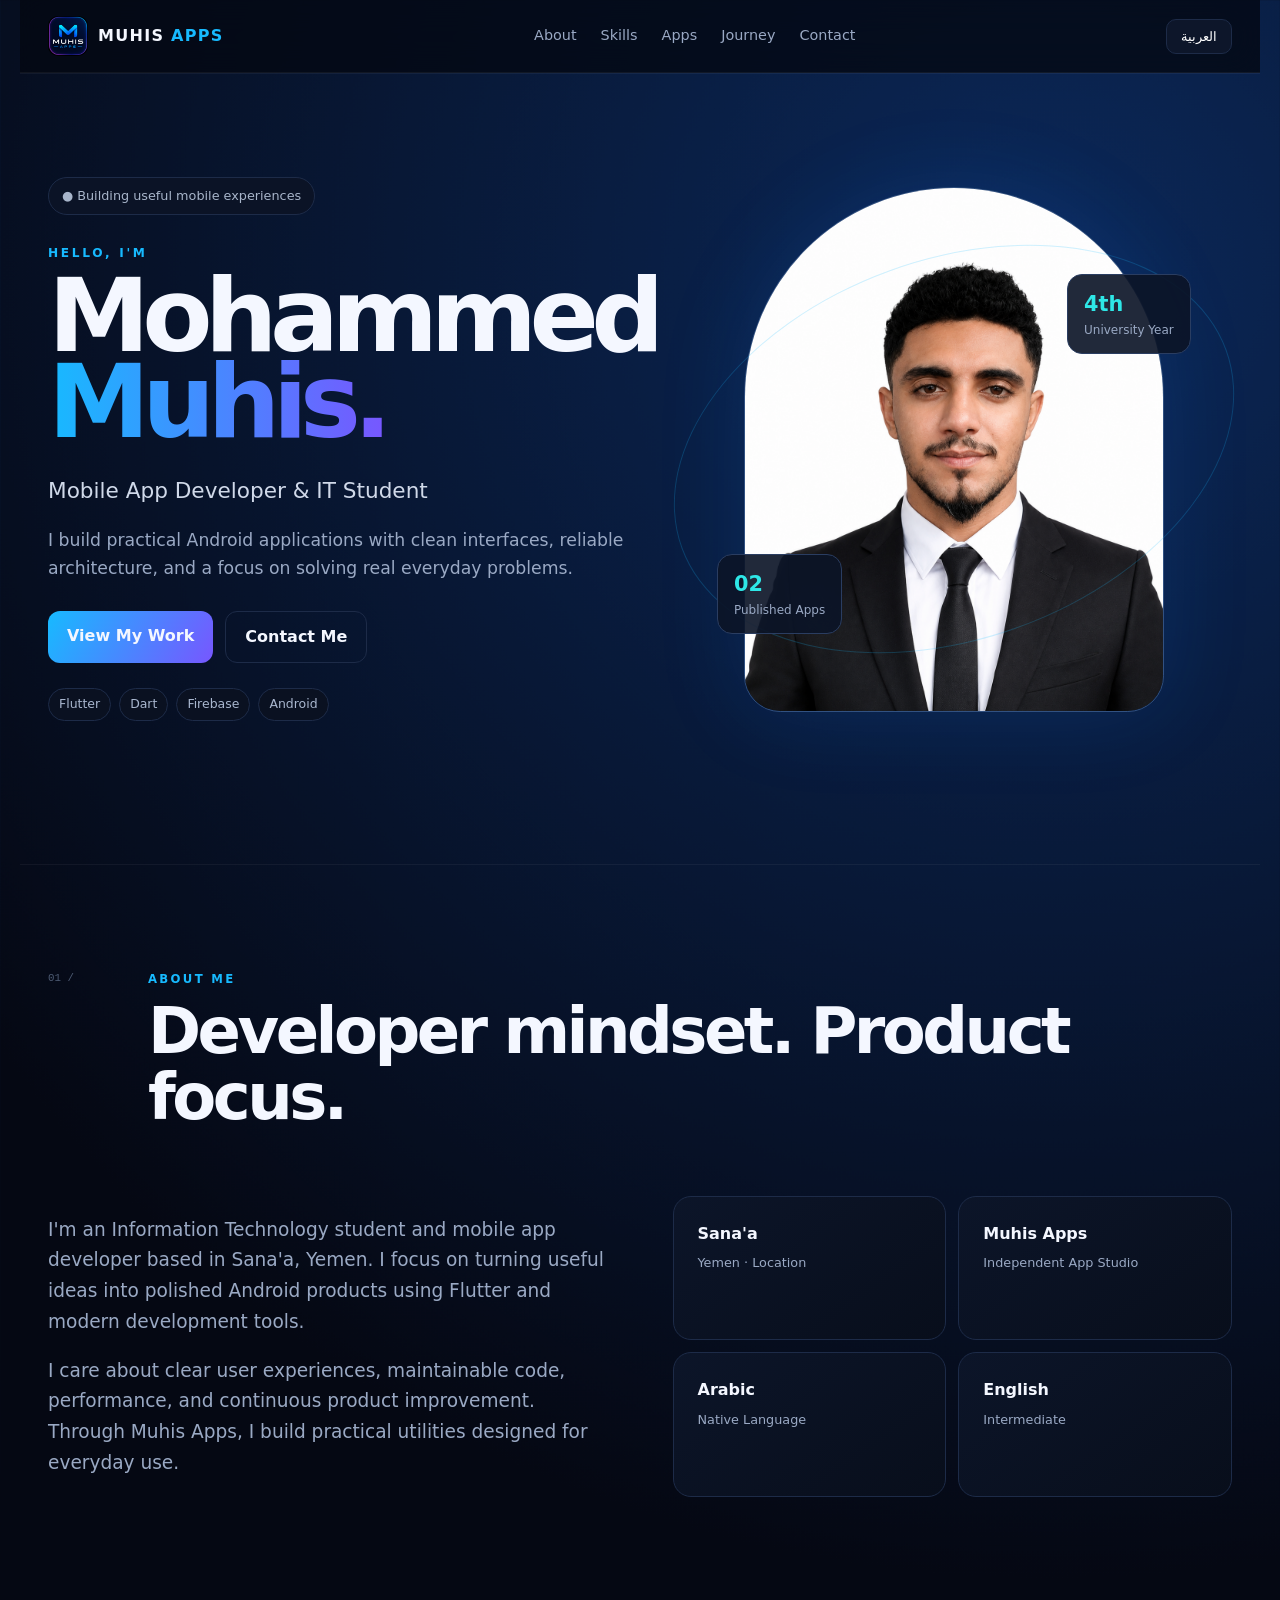
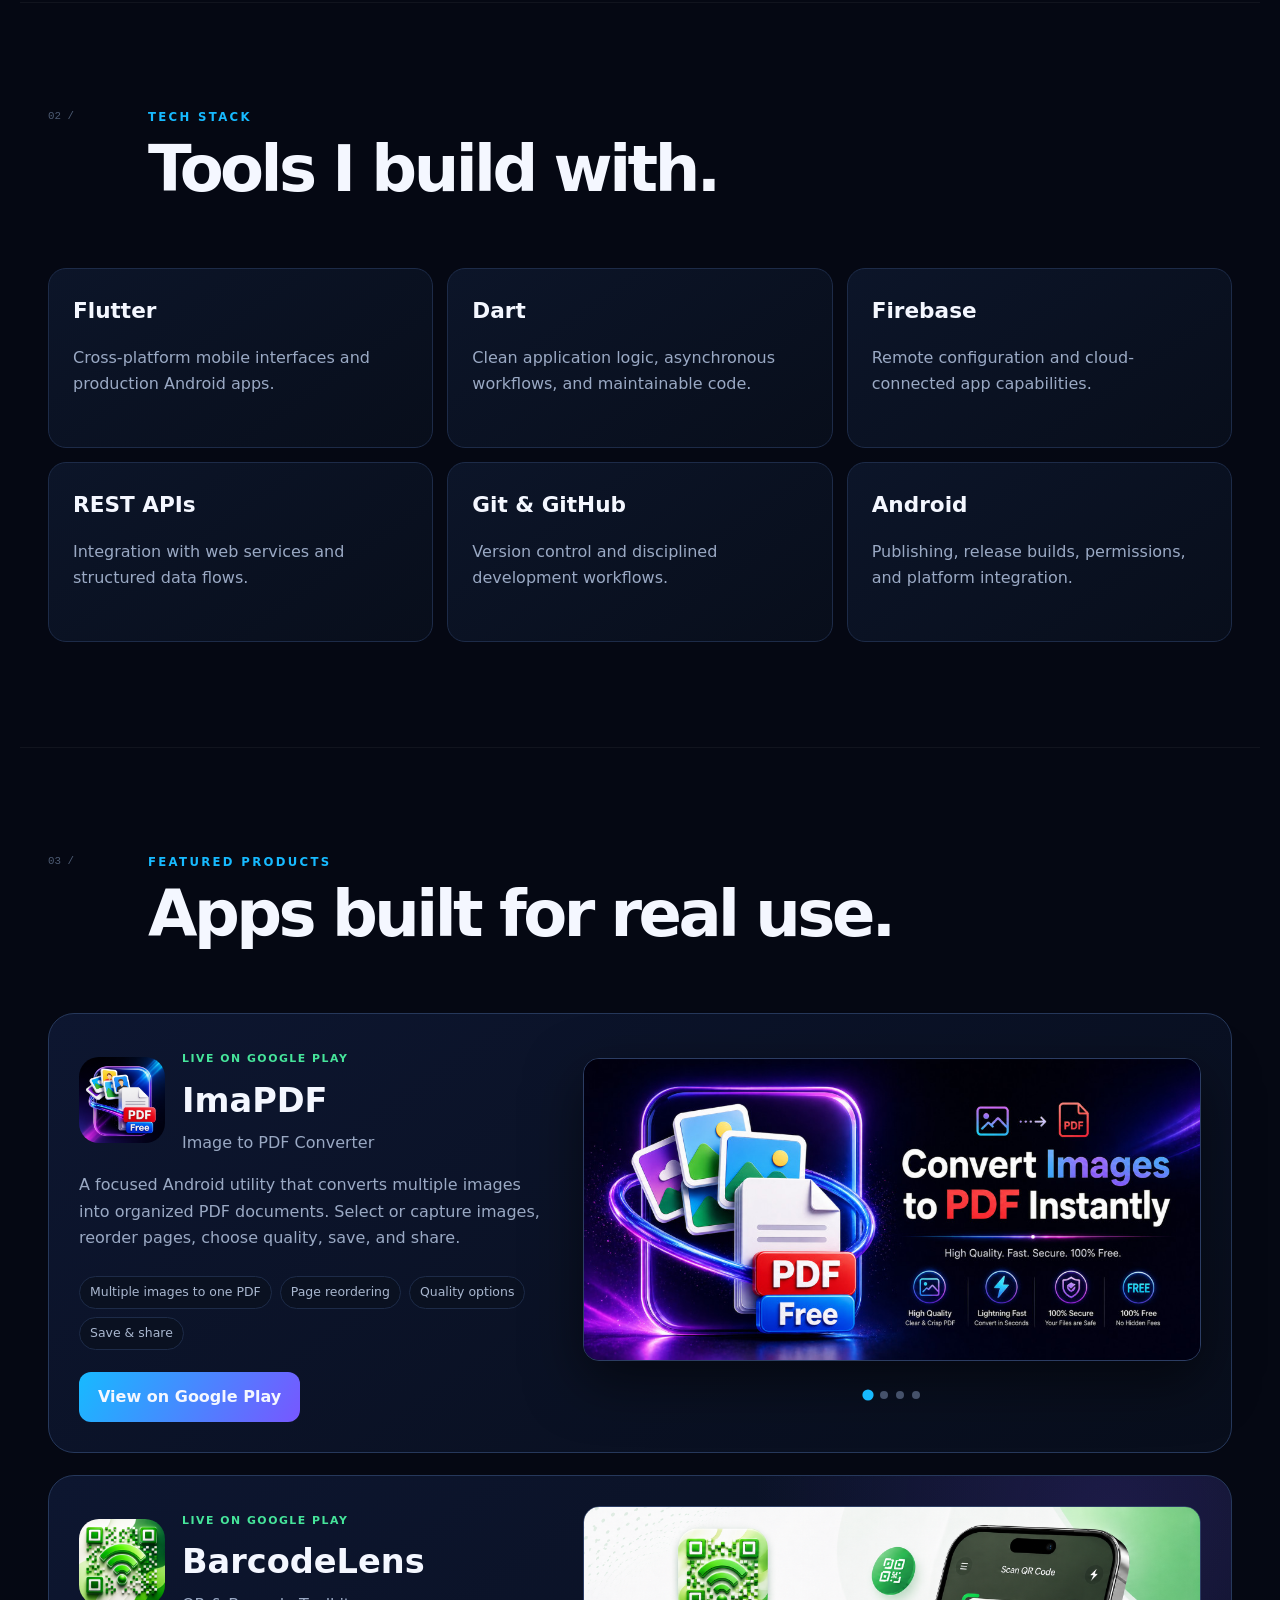
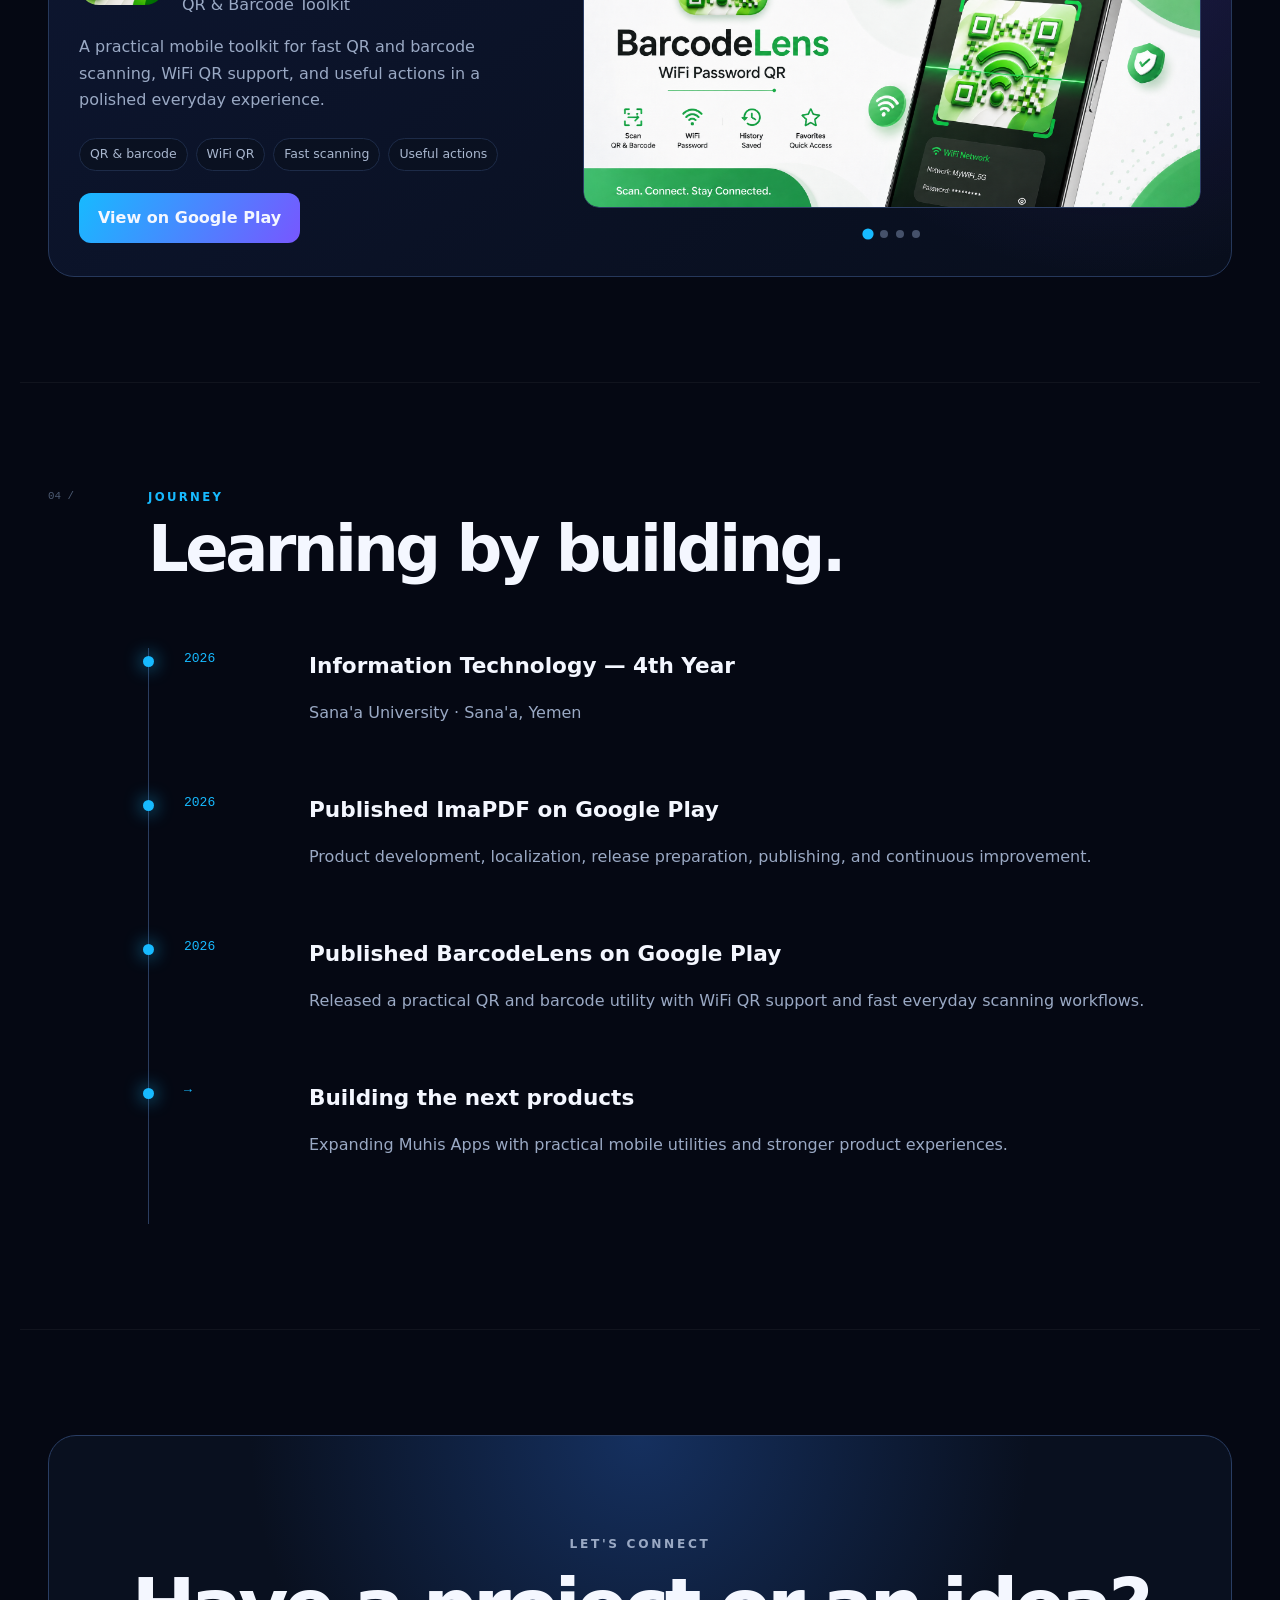
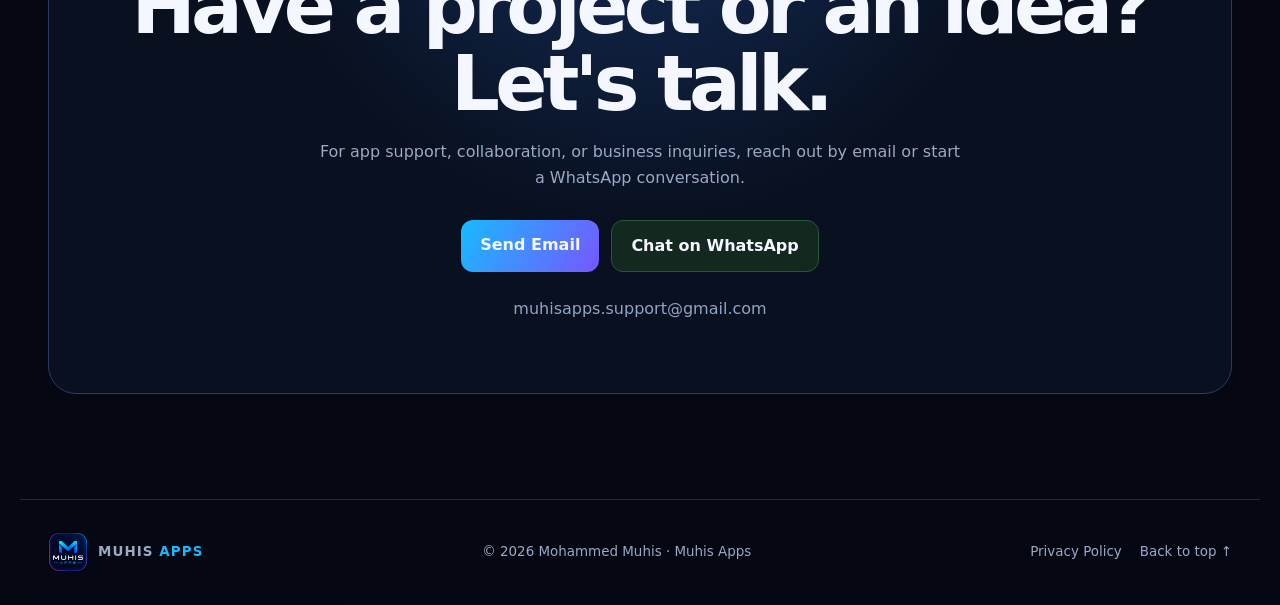
==== commit 18395126: "Prevent BarcodeLens card resizing and refresh cached assets" ====
--- a/index.html
+++ b/index.html
@@ -1,9 +1,9 @@
-<!doctype html><html lang="en" dir="ltr"><head><meta charset="utf-8"><meta name="viewport" content="width=device-width,initial-scale=1"><meta name="description" content="Mohammed Muhis — Mobile App Developer and IT Student, founder of Muhis Apps."><title>Mohammed Muhis | Mobile App Developer</title><link rel="icon" href="assets/logo.png"><link rel="stylesheet" href="style.css"></head><body>
+<!doctype html><html lang="en" dir="ltr"><head><meta charset="utf-8"><meta name="viewport" content="width=device-width,initial-scale=1"><meta name="description" content="Mohammed Muhis — Mobile App Developer and IT Student, founder of Muhis Apps."><title>Mohammed Muhis | Mobile App Developer</title><link rel="icon" href="assets/logo.png"><link rel="stylesheet" href="style.css?v=20260825-3"></head><body>
 <header><a class="brand" href="#home"><img src="assets/logo.png"><span>MUHIS <b>APPS</b></span></a><nav><a href="#about" data-k="about">About</a><a href="#skills" data-k="skills">Skills</a><a href="#apps" data-k="apps">Apps</a><a href="#journey" data-k="journey">Journey</a><a href="#contact" data-k="contact">Contact</a></nav><button id="lang">العربية</button></header>
 <main><section class="hero" id="home"><div class="copy reveal"><span class="pill" data-k="status">● Building useful mobile experiences</span><p class="over" data-k="hello">HELLO, I'M</p><h1>Mohammed<br><em>Muhis.</em></h1><h2 data-k="role">Mobile App Developer & IT Student</h2><p class="lead" data-k="intro">I build practical Android applications with clean interfaces, reliable architecture, and a focus on solving real everyday problems.</p><div class="actions"><a class="btn main" href="#apps" data-k="work">View My Work</a><a class="btn" href="#contact" data-k="contactMe">Contact Me</a></div><div class="tags"><span>Flutter</span><span>Dart</span><span>Firebase</span><span>Android</span></div></div><div class="visual reveal"><div class="ring"></div><div class="portrait"><img src="assets/profile.png" alt="Mohammed Muhis"></div><div class="stat s1"><b>02</b><span data-k="published">Published Apps</span></div><div class="stat s2"><b>4th</b><span data-k="year">University Year</span></div></div></section>
 <section id="about"><div class="heading reveal"><small>01 /</small><div><p data-k="aboutLabel">ABOUT ME</p><h2 data-k="aboutTitle">Developer mindset.<br>Product focus.</h2></div></div><div class="two"><div class="bio reveal"><p data-k="bio1">I'm an Information Technology student and mobile app developer based in Sana'a, Yemen. I focus on turning useful ideas into polished Android products using Flutter and modern development tools.</p><p data-k="bio2">I care about clear user experiences, maintainable code, performance, and continuous product improvement. Through Muhis Apps, I build practical utilities designed for everyday use.</p></div><div class="facts reveal"><article><b>Sana'a</b><span data-k="loc">Yemen · Location</span></article><article><b>Muhis Apps</b><span data-k="studio">Independent App Studio</span></article><article><b>Arabic</b><span data-k="native">Native Language</span></article><article><b>English</b><span data-k="inter">Intermediate</span></article></div></div></section>
 <section id="skills"><div class="heading reveal"><small>02 /</small><div><p data-k="stack">TECH STACK</p><h2 data-k="tools">Tools I build with.</h2></div></div><div class="grid reveal"><article><b>Flutter</b><p data-k="flutter">Cross-platform mobile interfaces and production Android apps.</p></article><article><b>Dart</b><p data-k="dart">Clean application logic, asynchronous workflows, and maintainable code.</p></article><article><b>Firebase</b><p data-k="firebase">Remote configuration and cloud-connected app capabilities.</p></article><article><b>REST APIs</b><p data-k="api">Integration with web services and structured data flows.</p></article><article><b>Git & GitHub</b><p data-k="git">Version control and disciplined development workflows.</p></article><article><b>Android</b><p data-k="android">Publishing, release builds, permissions, and platform integration.</p></article></div></section>
-<section id="apps"><div class="heading reveal"><small>03 /</small><div><p data-k="products">FEATURED PRODUCTS</p><h2 data-k="realApps">Apps built for real use.</h2></div></div><div class="product reveal"><div><div class="apphead"><img src="assets/imapdf.png"><div><span class="live" data-k="live">LIVE ON GOOGLE PLAY</span><h3>ImaPDF</h3><p data-k="converter">Image to PDF Converter</p></div></div><p class="muted" data-k="appDesc">A focused Android utility that converts multiple images into organized PDF documents. Select or capture images, reorder pages, choose quality, save, and share.</p><div class="tags"><span data-k="f1">Multiple images to one PDF</span><span data-k="f2">Page reordering</span><span data-k="f3">Quality options</span><span data-k="f4">Save & share</span></div><a class="btn main" target="_blank" rel="noopener" href="https://play.google.com/store/apps/details?id=com.muhisapps.imapdf" data-k="play">View on Google Play</a></div><div class="gallery" data-gallery="imapdf"><img src="assets/en-cover.jpg" alt="ImaPDF application preview"><div class="dots"><button data-i="0" class="active" aria-label="ImaPDF image 1"></button><button data-i="1" aria-label="ImaPDF image 2"></button><button data-i="2" aria-label="ImaPDF image 3"></button><button data-i="3" aria-label="ImaPDF image 4"></button></div></div></div><div class="product product-barcode reveal"><div><div class="apphead"><img src="assets/barcodelens-icon.png" alt="BarcodeLens app icon"><div><span class="live" data-k="live">LIVE ON GOOGLE PLAY</span><h3>BarcodeLens</h3><p data-k="barcodeSubtitle">QR & Barcode Toolkit</p></div></div><p class="muted" data-k="barcodeDesc">A practical mobile toolkit for fast QR and barcode scanning, WiFi QR support, and useful actions in a polished everyday experience.</p><div class="tags"><span data-k="b1">QR & barcode</span><span data-k="b2">WiFi QR</span><span data-k="b3">Fast scanning</span><span data-k="b4">Useful actions</span></div><a class="btn main" target="_blank" rel="noopener" href="https://play.google.com/store/apps/details?id=com.muhisapps.barcodelens" data-k="play">View on Google Play</a></div><div class="gallery" data-gallery="barcodelens"><img src="assets/barcodelens-cover.png" alt="BarcodeLens application preview"><div class="dots"><button data-i="0" class="active" aria-label="BarcodeLens image 1"></button><button data-i="1" aria-label="BarcodeLens image 2"></button><button data-i="2" aria-label="BarcodeLens image 3"></button><button data-i="3" aria-label="BarcodeLens image 4"></button></div></div></div></section>
+<section id="apps"><div class="heading reveal"><small>03 /</small><div><p data-k="products">FEATURED PRODUCTS</p><h2 data-k="realApps">Apps built for real use.</h2></div></div><div class="product reveal"><div><div class="apphead"><img src="assets/imapdf.png"><div><span class="live" data-k="live">LIVE ON GOOGLE PLAY</span><h3>ImaPDF</h3><p data-k="converter">Image to PDF Converter</p></div></div><p class="muted" data-k="appDesc">A focused Android utility that converts multiple images into organized PDF documents. Select or capture images, reorder pages, choose quality, save, and share.</p><div class="tags"><span data-k="f1">Multiple images to one PDF</span><span data-k="f2">Page reordering</span><span data-k="f3">Quality options</span><span data-k="f4">Save & share</span></div><a class="btn main" target="_blank" rel="noopener" href="https://play.google.com/store/apps/details?id=com.muhisapps.imapdf" data-k="play">View on Google Play</a></div><div class="gallery" data-gallery="imapdf"><img src="assets/en-cover.jpg" alt="ImaPDF application preview"><div class="dots"><button data-i="0" class="active" aria-label="ImaPDF image 1"></button><button data-i="1" aria-label="ImaPDF image 2"></button><button data-i="2" aria-label="ImaPDF image 3"></button><button data-i="3" aria-label="ImaPDF image 4"></button></div></div></div><div class="product product-barcode reveal"><div><div class="apphead"><img src="assets/barcodelens-icon.png" alt="BarcodeLens app icon"><div><span class="live" data-k="live">LIVE ON GOOGLE PLAY</span><h3>BarcodeLens</h3><p data-k="barcodeSubtitle">QR & Barcode Toolkit</p></div></div><p class="muted" data-k="barcodeDesc">A practical mobile toolkit for fast QR and barcode scanning, WiFi QR support, and useful actions in a polished everyday experience.</p><div class="tags"><span data-k="b1">QR & barcode</span><span data-k="b2">WiFi QR</span><span data-k="b3">Fast scanning</span><span data-k="b4">Useful actions</span></div><a class="btn main" target="_blank" rel="noopener" href="https://play.google.com/store/apps/details?id=com.muhisapps.barcodelens" data-k="play">View on Google Play</a></div><div class="gallery" data-gallery="barcodelens"><div class="gallery-frame"><img src="assets/barcodelens-cover.png" alt="BarcodeLens application preview"></div><div class="dots"><button data-i="0" class="active" aria-label="BarcodeLens image 1"></button><button data-i="1" aria-label="BarcodeLens image 2"></button><button data-i="2" aria-label="BarcodeLens image 3"></button><button data-i="3" aria-label="BarcodeLens image 4"></button></div></div></div></section>
 <section id="journey"><div class="heading reveal"><small>04 /</small><div><p data-k="journeyLabel">JOURNEY</p><h2 data-k="learning">Learning by building.</h2></div></div><div class="timeline reveal"><article><time>2026</time><div><h3 data-k="edu">Information Technology — 4th Year</h3><p data-k="uni">Sana'a University · Sana'a, Yemen</p></div></article><article><time>2026</time><div><h3 data-k="pubTitle">Published ImaPDF on Google Play</h3><p data-k="pubText">Product development, localization, release preparation, publishing, and continuous improvement.</p></div></article><article><time>2026</time><div><h3 data-k="barcodePubTitle">Published BarcodeLens on Google Play</h3><p data-k="barcodePubText">Released a practical QR and barcode utility with WiFi QR support and fast everyday scanning workflows.</p></div></article><article><time>→</time><div><h3 data-k="next">Building the next products</h3><p data-k="nextText">Expanding Muhis Apps with practical mobile utilities and stronger product experiences.</p></div></article></div></section>
 <section id="contact"><div class="contactbox reveal"><p class="over" data-k="connect">LET'S CONNECT</p><h2 data-k="talk">Have a project or an idea?<br>Let's talk.</h2><p data-k="contactText">For app support, collaboration, or business inquiries, reach out by email or start a WhatsApp conversation.</p><div class="actions center"><a class="btn main" href="mailto:muhisapps.support@gmail.com" data-k="email">Send Email</a><a class="btn wa" target="_blank" rel="noopener" href="https://wa.me/967737681866?text=Hello%20Mohammed%2C%20I%20visited%20your%20portfolio%20and%20would%20like%20to%20get%20in%20touch." data-k="wa">Chat on WhatsApp</a></div><a class="mail" href="mailto:muhisapps.support@gmail.com">muhisapps.support@gmail.com</a></div></section></main>
-<footer><div class="brand"><img src="assets/logo.png"><span>MUHIS <b>APPS</b></span></div><p>© 2026 Mohammed Muhis · Muhis Apps</p><div><a href="privacy.html" data-k="privacy">Privacy Policy</a><a href="#home" data-k="top">Back to top ↑</a></div></footer><script src="script.js"></script></body></html>
+<footer><div class="brand"><img src="assets/logo.png"><span>MUHIS <b>APPS</b></span></div><p>© 2026 Mohammed Muhis · Muhis Apps</p><div><a href="privacy.html" data-k="privacy">Privacy Policy</a><a href="#home" data-k="top">Back to top ↑</a></div></footer><script src="script.js?v=20260825-3"></script></body></html>
--- a/style.css
+++ b/style.css
@@ -1 +1,7 @@
 :root{--bg:#050813;--panel:#0b1224;--line:#1d2b48;--text:#f4f7ff;--muted:#9aa9c4;--blue:#17baff;--violet:#7757ff}*{box-sizing:border-box}html{scroll-behavior:smooth}body{margin:0;background:radial-gradient(circle at 82% 5%,#0b2859 0,transparent 25%),var(--bg);color:var(--text);font-family:Inter,system-ui,-apple-system,"Segoe UI",Arial,sans-serif;line-height:1.65}a{text-decoration:none;color:inherit}header,section,footer{max-width:1240px;margin:auto}header{position:sticky;top:0;z-index:20;display:flex;align-items:center;justify-content:space-between;padding:16px 28px;background:#050813c9;backdrop-filter:blur(18px);border-bottom:1px solid #ffffff0d}.brand{display:flex;align-items:center;gap:10px;font-weight:850;letter-spacing:.08em}.brand img{width:40px;height:40px;border-radius:10px;object-fit:cover}.brand b,.heading p,.over{color:var(--blue)}nav{display:flex;gap:24px;color:var(--muted);font-size:.9rem}nav a:hover{color:white}#lang{background:#0d162a;color:white;border:1px solid var(--line);border-radius:10px;padding:9px 14px;cursor:pointer}.hero{min-height:780px;display:grid;grid-template-columns:1.08fr .92fr;align-items:center;gap:60px;padding:70px 28px 110px}.pill{display:inline-block;border:1px solid var(--line);background:#0b1326;padding:7px 13px;border-radius:999px;color:#a8b5ca;font-size:.8rem}.over{font-size:.76rem;letter-spacing:.22em;font-weight:850;margin:28px 0 10px}.hero h1{font-size:clamp(4.4rem,8vw,7.5rem);line-height:.84;letter-spacing:-.075em;margin:0}.hero h1 em{font-style:normal;background:linear-gradient(90deg,var(--blue),var(--violet));-webkit-background-clip:text;color:transparent}.hero h2{font-size:1.35rem;font-weight:500;color:#d0d9e9;margin:28px 0 10px}.lead,.muted,.bio p,.grid p,.coming p,.timeline p,.contactbox>p{color:var(--muted)}.lead{max-width:650px;font-size:1.08rem}.actions{display:flex;gap:12px;flex-wrap:wrap;margin-top:28px}.btn{display:inline-flex;padding:12px 19px;border:1px solid var(--line);border-radius:12px;font-weight:750}.main{border:0;background:linear-gradient(120deg,var(--blue),var(--violet))}.wa{background:#13281e;border-color:#28563b}.tags{display:flex;gap:8px;flex-wrap:wrap;margin-top:25px}.tags span{border:1px solid var(--line);background:#0a1121;border-radius:999px;padding:5px 10px;font-size:.78rem;color:#a9b7cf}.visual{position:relative;min-height:610px;display:grid;place-items:center}.portrait{width:min(420px,90%);aspect-ratio:4/5;border-radius:220px 220px 38px 38px;overflow:hidden;border:1px solid #315181;background:#112d5b;box-shadow:0 0 90px #177cff24}.portrait img{width:100%;height:100%;object-fit:cover;object-position:center top}.ring{position:absolute;width:580px;height:380px;border:1px solid #1abaff35;border-radius:50%;transform:rotate(-20deg)}.stat{position:absolute;background:#0b1427e8;border:1px solid #2a3d61;border-radius:15px;padding:12px 16px;display:flex;flex-direction:column}.stat b{color:#2ee7e7;font-size:1.3rem}.stat span{color:var(--muted);font-size:.75rem}.s1{left:0;bottom:120px}.s2{right:0;top:130px}section{padding:105px 28px;border-top:1px solid #ffffff0c}.heading{display:grid;grid-template-columns:100px 1fr;margin-bottom:55px}.heading small{color:#4d5b73;font-family:monospace}.heading p{font-size:.73rem;letter-spacing:.2em;font-weight:850;margin:0}.heading h2{font-size:clamp(2.6rem,5vw,4.8rem);line-height:1.03;letter-spacing:-.055em;margin:10px 0}.two{display:grid;grid-template-columns:1fr 1fr;gap:65px}.bio p{font-size:1.16rem}.facts{display:grid;grid-template-columns:1fr 1fr;gap:12px}.facts article,.grid article{background:linear-gradient(145deg,#0c1529,#080e1b);border:1px solid var(--line);border-radius:18px;padding:24px}.facts b,.facts span{display:block}.facts span{color:var(--muted);font-size:.8rem;margin-top:5px}.grid{display:grid;grid-template-columns:repeat(3,1fr);gap:14px}.grid article{min-height:180px;transition:.25s}.grid article:hover{transform:translateY(-5px);border-color:#3566a9}.grid b{font-size:1.35rem}.product{display:grid;grid-template-columns:.86fr 1.14fr;gap:38px;background:linear-gradient(145deg,#0d1630,#080e1c);border:1px solid #26385b;border-radius:26px;padding:30px}.apphead{display:flex;gap:17px;align-items:center}.apphead img{width:86px;height:86px;border-radius:20px;object-fit:cover}.apphead h3,.coming h3{font-size:2.1rem;margin:2px 0}.apphead p{margin:0;color:var(--muted)}.live,.coming span{font-size:.68rem;letter-spacing:.14em;font-weight:850;color:#46e59b}.gallery img{width:100%;border-radius:16px;border:1px solid #2c3d63;box-shadow:0 20px 55px #0008}.dots{text-align:center;margin-top:12px}.dots button{width:8px;height:8px;padding:0;border:0;border-radius:50%;background:#45516a;margin:4px}.dots button.active{background:var(--blue);transform:scale(1.4)}.coming{margin-top:18px;border:1px dashed #2a3d61;border-radius:22px;padding:28px;display:flex;align-items:center;justify-content:space-between}.coming span{color:#b693ff}.coming strong{font-size:5rem;color:var(--violet)}.timeline{border-left:1px solid #2b3d60;margin-left:100px}.timeline article{display:grid;grid-template-columns:100px 1fr;gap:25px;padding:0 0 50px 35px;position:relative}.timeline article:before{content:"";position:absolute;left:-6px;top:8px;width:11px;height:11px;border-radius:50%;background:var(--blue);box-shadow:0 0 18px var(--blue)}.timeline time{color:var(--blue);font-family:monospace}.timeline h3{margin:0;font-size:1.35rem}.contactbox{text-align:center;padding:70px 28px;border:1px solid #293d63;border-radius:28px;background:radial-gradient(circle at 50% 0,#15305f,transparent 48%),#09101f}.contactbox h2{font-size:clamp(2.8rem,6vw,5.3rem);line-height:1;letter-spacing:-.06em;margin:15px 0}.contactbox>p{max-width:650px;margin-left:auto;margin-right:auto}.center{justify-content:center}.mail{display:block;margin-top:24px;color:#91a4c5}footer{border-top:1px solid var(--line);padding:28px;display:flex;align-items:center;justify-content:space-between;color:var(--muted);font-size:.84rem}footer>div:last-child{display:flex;gap:18px}.reveal{opacity:0;transform:translateY(22px);transition:.7s}.reveal.show{opacity:1;transform:none}html[dir=rtl] .timeline{border-left:0;border-right:1px solid #2b3d60;margin-left:0;margin-right:100px}html[dir=rtl] .timeline article{padding-left:0;padding-right:35px}html[dir=rtl] .timeline article:before{left:auto;right:-6px}@media(max-width:900px){nav{display:none}.hero,.two,.product{grid-template-columns:1fr}.grid{grid-template-columns:1fr 1fr}.heading{grid-template-columns:55px 1fr}.timeline{margin-left:10px!important;margin-right:10px!important}.stat{display:none}}@media(max-width:600px){header{padding:13px 18px}.brand span{font-size:.75rem}.hero{min-height:auto;padding:45px 20px 75px}.hero h1{font-size:4rem}.visual{min-height:460px}.portrait{width:330px}.ring{display:none}section{padding:75px 20px}.heading{display:block}.grid,.facts{grid-template-columns:1fr}.product{padding:17px}.contactbox{padding:48px 18px}footer{flex-direction:column;align-items:flex-start;gap:15px}.gallery img{min-height:180px;object-fit:cover}}
+
+.product+.product{margin-top:22px}.product .btn.main{margin-top:22px}.product .gallery{align-self:center}.product-barcode{background:radial-gradient(circle at 90% 10%,#6943d733,transparent 32%),linear-gradient(145deg,#0d1630,#080e1c)}.product-barcode .apphead img{background:#0e1a32}.product-barcode .gallery img{background:#08101f}
+
+.product-barcode .gallery img.compact-shot{display:block;width:min(52%,290px);max-height:520px;min-height:0;margin:0 auto;object-fit:contain;box-shadow:0 16px 40px #0006}@media(max-width:600px){.product-barcode .gallery img.compact-shot{width:min(62%,240px)}}
+
+.product-barcode .gallery-frame{width:100%;aspect-ratio:1024/500;display:grid;place-items:center;overflow:hidden;border-radius:16px}.product-barcode .gallery-frame img{display:block;width:100%;height:100%;min-height:0;margin:0;object-fit:cover}.product-barcode .gallery-frame img.compact-shot{width:auto;height:82%;max-width:44%;max-height:82%;min-height:0;margin:0;object-fit:contain;box-shadow:0 16px 40px #0006}@media(max-width:600px){.product-barcode .gallery-frame img.compact-shot{width:auto;height:82%;max-width:48%;max-height:82%}}
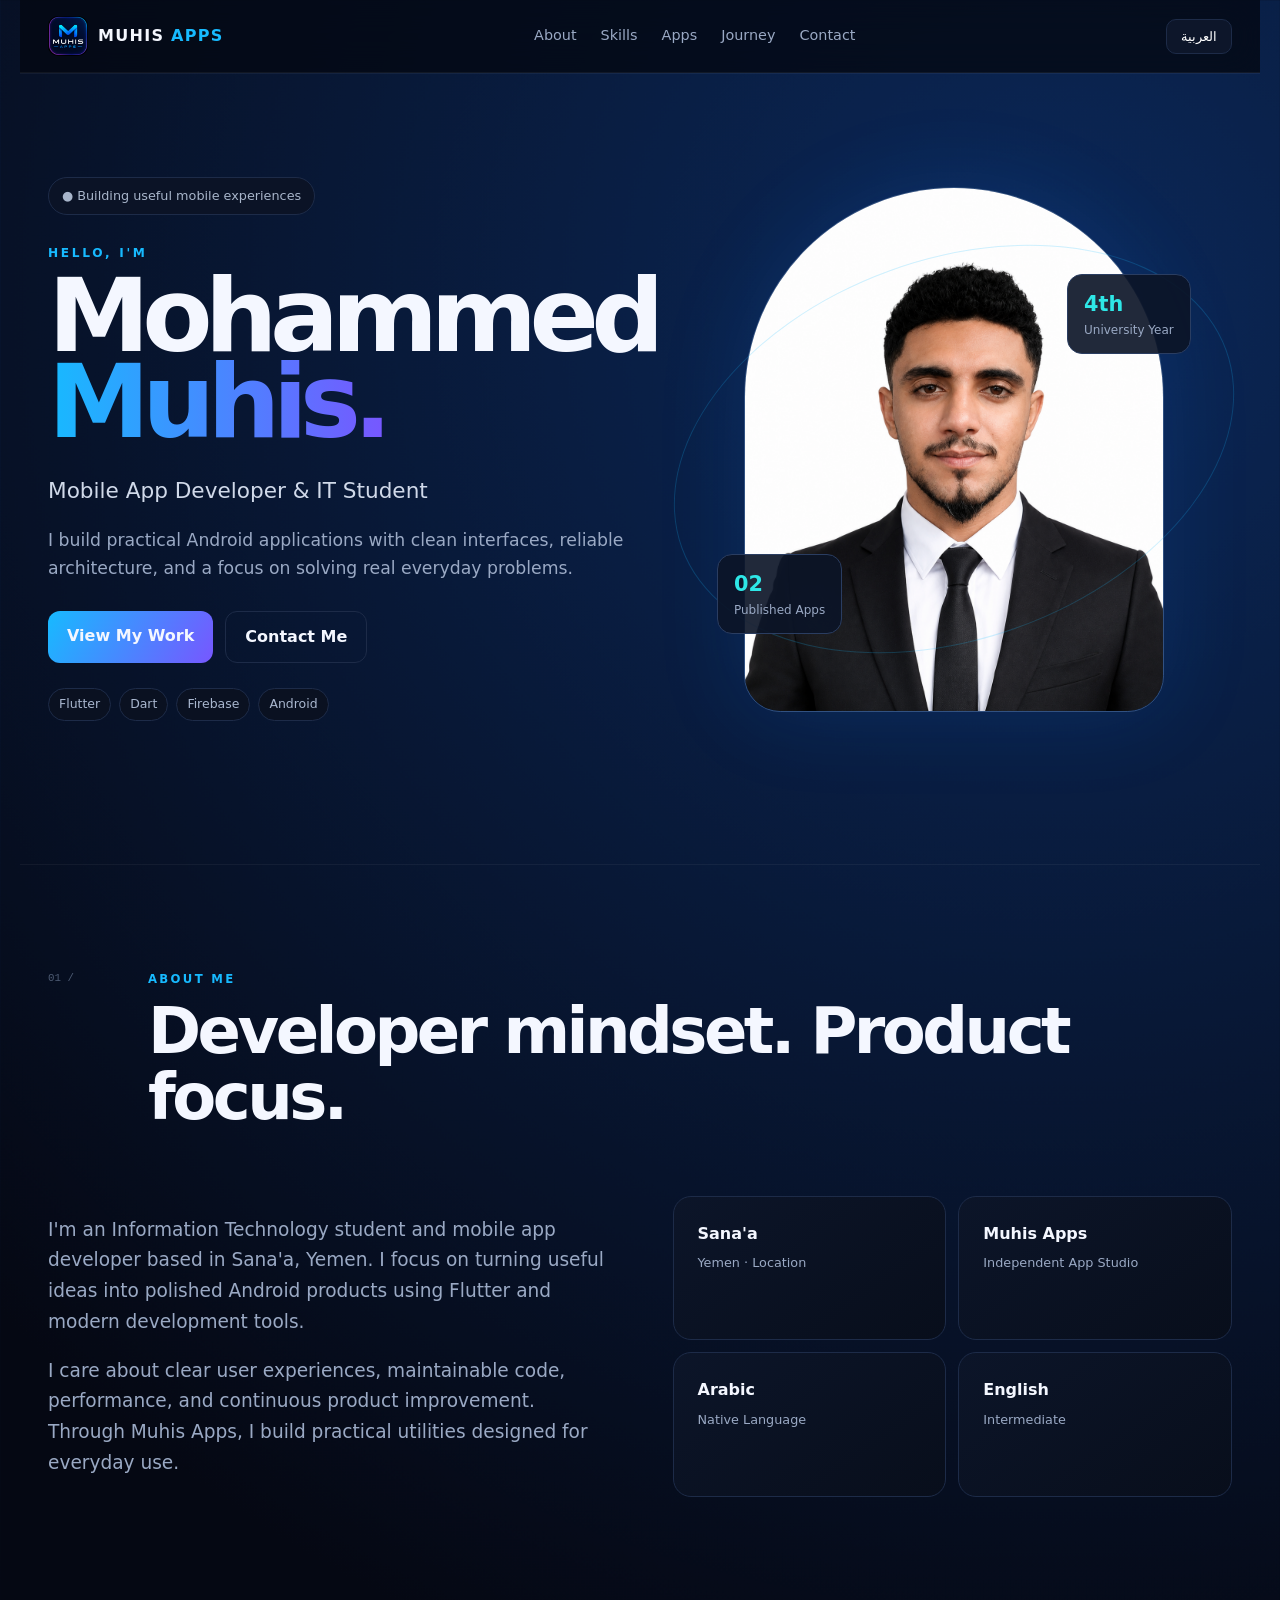
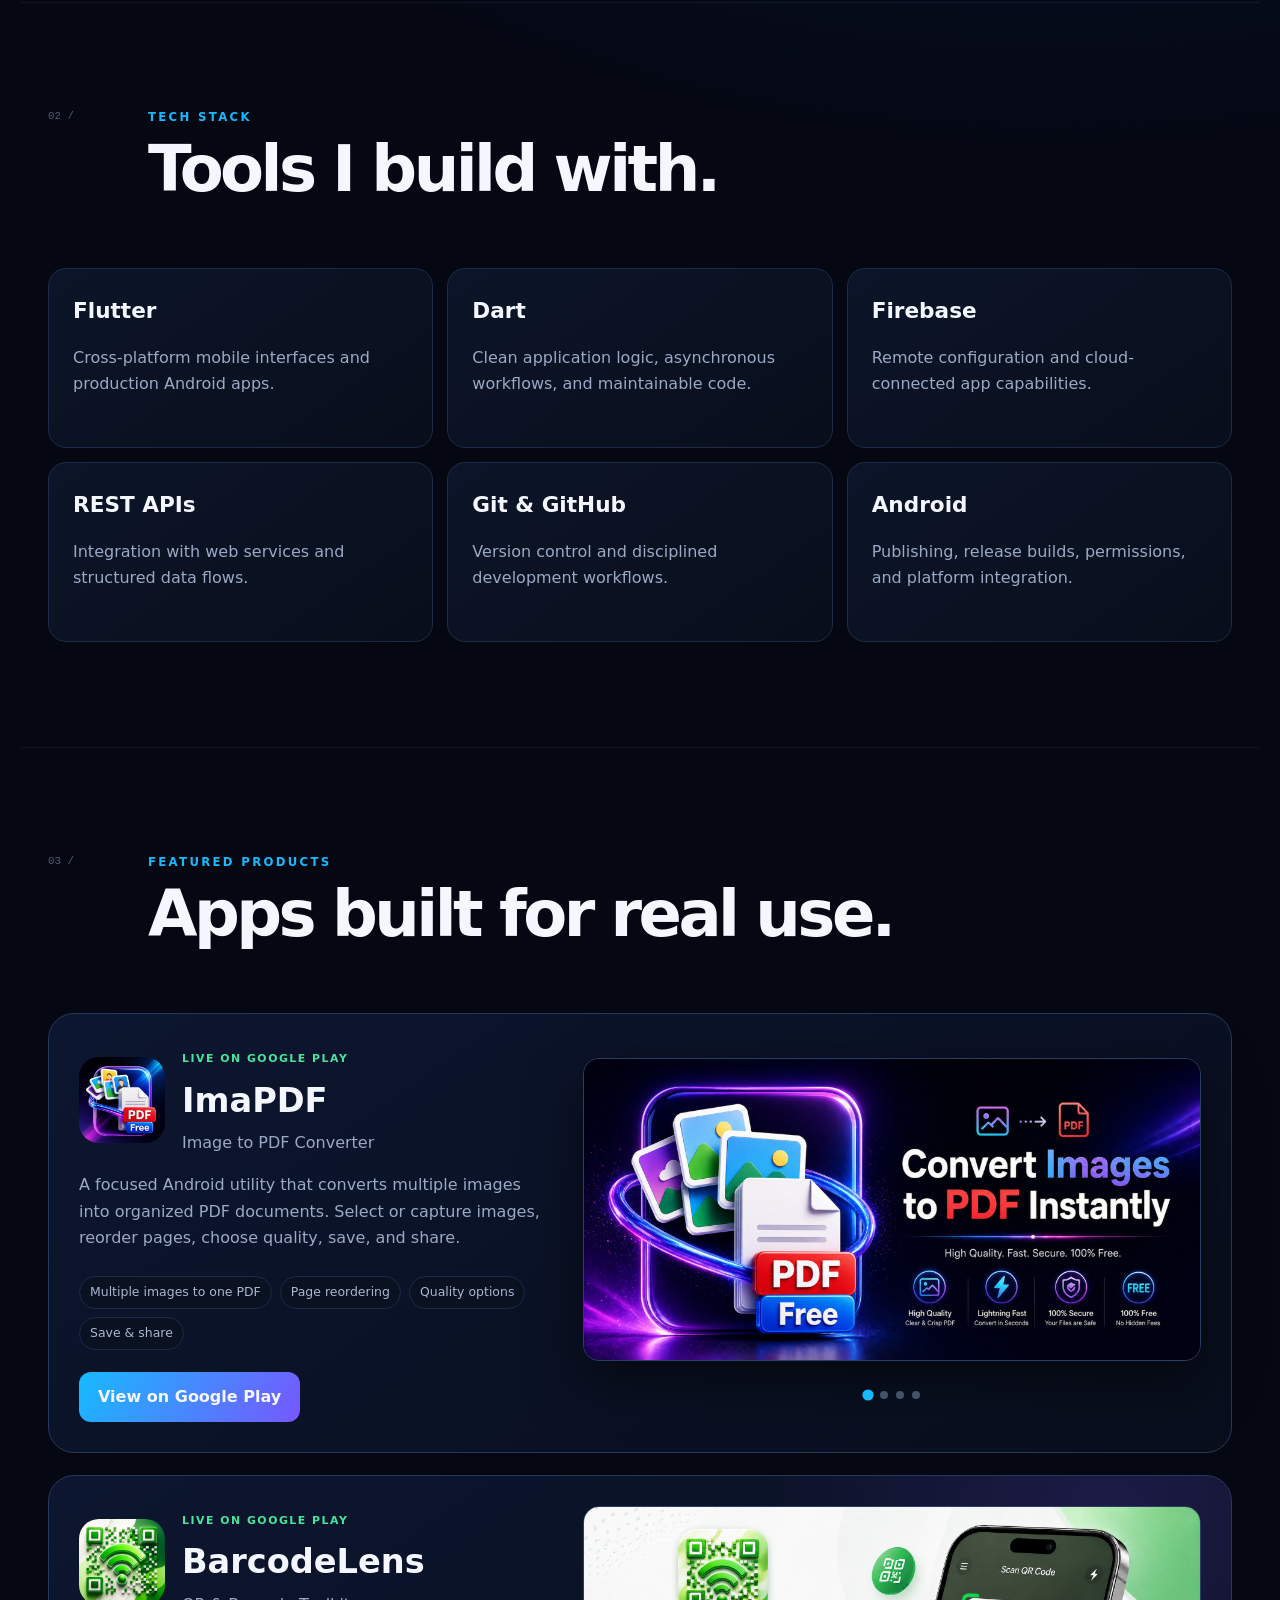
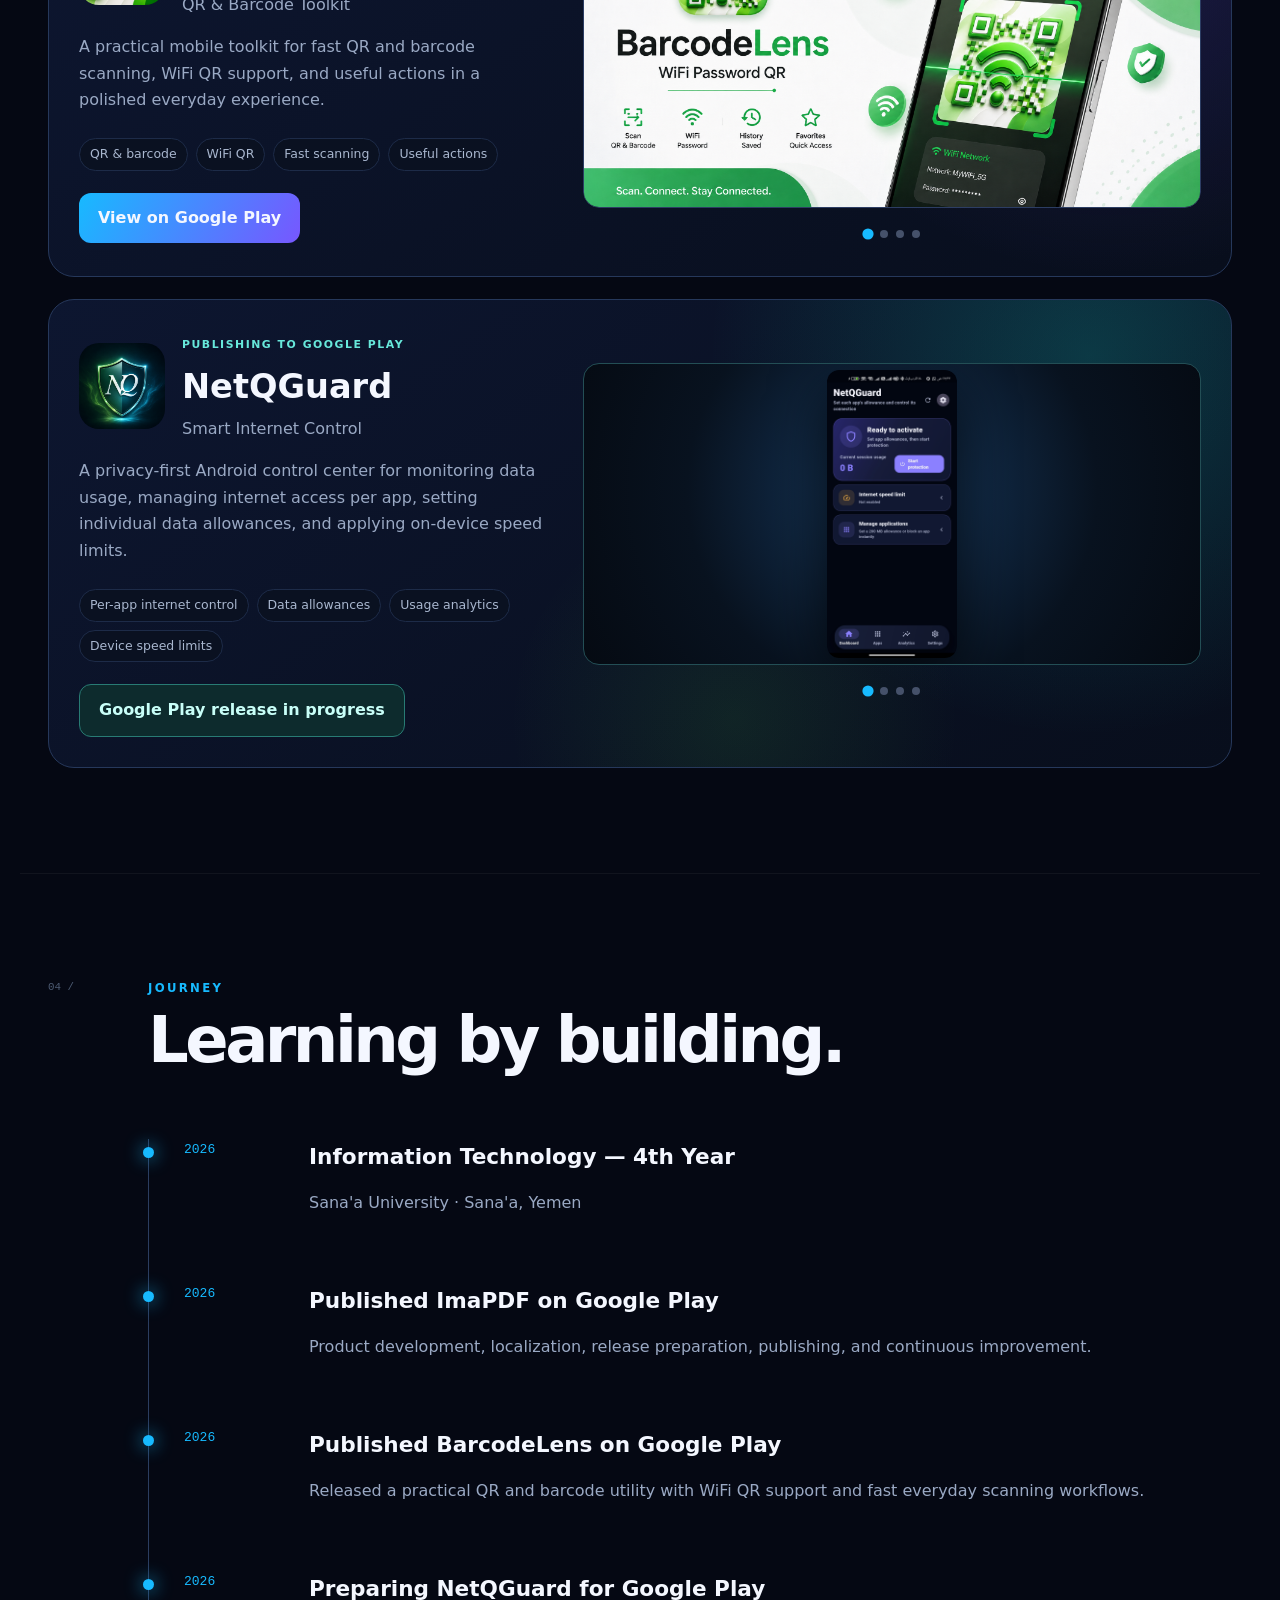
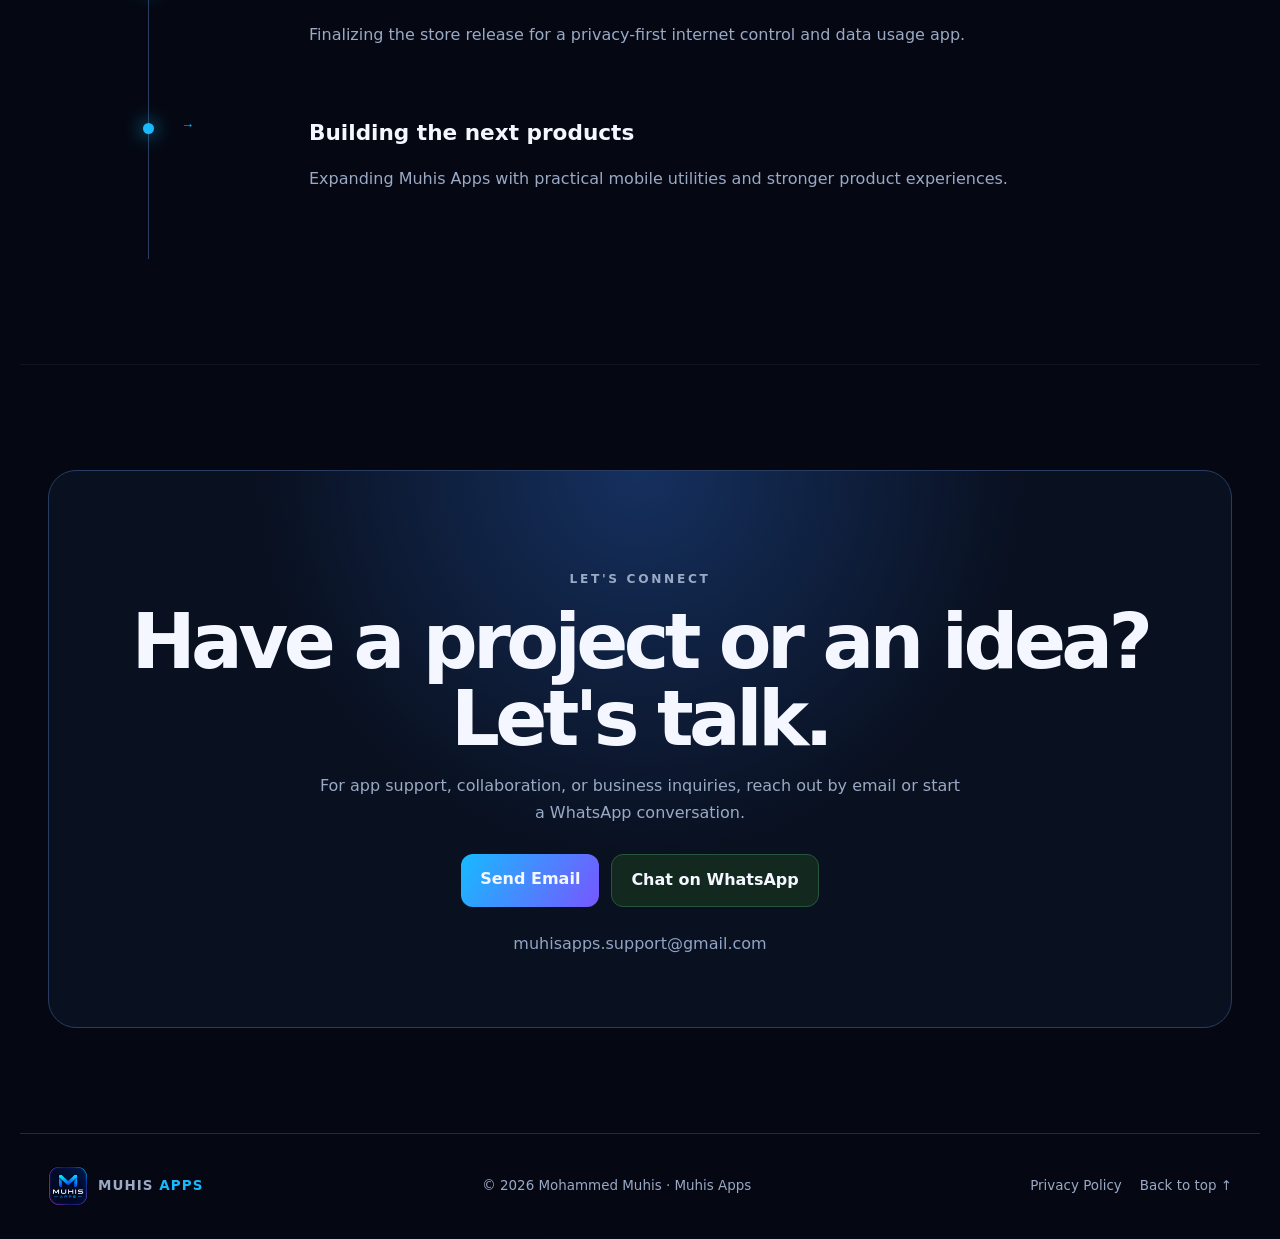
==== commit c469888c: "Add NetQGuard as the third portfolio app" ====
--- a/index.html
+++ b/index.html
@@ -1,9 +1,9 @@
-<!doctype html><html lang="en" dir="ltr"><head><meta charset="utf-8"><meta name="viewport" content="width=device-width,initial-scale=1"><meta name="description" content="Mohammed Muhis — Mobile App Developer and IT Student, founder of Muhis Apps."><title>Mohammed Muhis | Mobile App Developer</title><link rel="icon" href="assets/logo.png"><link rel="stylesheet" href="style.css?v=20260825-3"></head><body>
+<!doctype html><html lang="en" dir="ltr"><head><meta charset="utf-8"><meta name="viewport" content="width=device-width,initial-scale=1"><meta name="description" content="Mohammed Muhis — Mobile App Developer and IT Student, founder of Muhis Apps."><title>Mohammed Muhis | Mobile App Developer</title><link rel="icon" href="assets/logo.png"><link rel="stylesheet" href="style.css?v=20261014-1"></head><body>
 <header><a class="brand" href="#home"><img src="assets/logo.png"><span>MUHIS <b>APPS</b></span></a><nav><a href="#about" data-k="about">About</a><a href="#skills" data-k="skills">Skills</a><a href="#apps" data-k="apps">Apps</a><a href="#journey" data-k="journey">Journey</a><a href="#contact" data-k="contact">Contact</a></nav><button id="lang">العربية</button></header>
 <main><section class="hero" id="home"><div class="copy reveal"><span class="pill" data-k="status">● Building useful mobile experiences</span><p class="over" data-k="hello">HELLO, I'M</p><h1>Mohammed<br><em>Muhis.</em></h1><h2 data-k="role">Mobile App Developer & IT Student</h2><p class="lead" data-k="intro">I build practical Android applications with clean interfaces, reliable architecture, and a focus on solving real everyday problems.</p><div class="actions"><a class="btn main" href="#apps" data-k="work">View My Work</a><a class="btn" href="#contact" data-k="contactMe">Contact Me</a></div><div class="tags"><span>Flutter</span><span>Dart</span><span>Firebase</span><span>Android</span></div></div><div class="visual reveal"><div class="ring"></div><div class="portrait"><img src="assets/profile.png" alt="Mohammed Muhis"></div><div class="stat s1"><b>02</b><span data-k="published">Published Apps</span></div><div class="stat s2"><b>4th</b><span data-k="year">University Year</span></div></div></section>
 <section id="about"><div class="heading reveal"><small>01 /</small><div><p data-k="aboutLabel">ABOUT ME</p><h2 data-k="aboutTitle">Developer mindset.<br>Product focus.</h2></div></div><div class="two"><div class="bio reveal"><p data-k="bio1">I'm an Information Technology student and mobile app developer based in Sana'a, Yemen. I focus on turning useful ideas into polished Android products using Flutter and modern development tools.</p><p data-k="bio2">I care about clear user experiences, maintainable code, performance, and continuous product improvement. Through Muhis Apps, I build practical utilities designed for everyday use.</p></div><div class="facts reveal"><article><b>Sana'a</b><span data-k="loc">Yemen · Location</span></article><article><b>Muhis Apps</b><span data-k="studio">Independent App Studio</span></article><article><b>Arabic</b><span data-k="native">Native Language</span></article><article><b>English</b><span data-k="inter">Intermediate</span></article></div></div></section>
 <section id="skills"><div class="heading reveal"><small>02 /</small><div><p data-k="stack">TECH STACK</p><h2 data-k="tools">Tools I build with.</h2></div></div><div class="grid reveal"><article><b>Flutter</b><p data-k="flutter">Cross-platform mobile interfaces and production Android apps.</p></article><article><b>Dart</b><p data-k="dart">Clean application logic, asynchronous workflows, and maintainable code.</p></article><article><b>Firebase</b><p data-k="firebase">Remote configuration and cloud-connected app capabilities.</p></article><article><b>REST APIs</b><p data-k="api">Integration with web services and structured data flows.</p></article><article><b>Git & GitHub</b><p data-k="git">Version control and disciplined development workflows.</p></article><article><b>Android</b><p data-k="android">Publishing, release builds, permissions, and platform integration.</p></article></div></section>
-<section id="apps"><div class="heading reveal"><small>03 /</small><div><p data-k="products">FEATURED PRODUCTS</p><h2 data-k="realApps">Apps built for real use.</h2></div></div><div class="product reveal"><div><div class="apphead"><img src="assets/imapdf.png"><div><span class="live" data-k="live">LIVE ON GOOGLE PLAY</span><h3>ImaPDF</h3><p data-k="converter">Image to PDF Converter</p></div></div><p class="muted" data-k="appDesc">A focused Android utility that converts multiple images into organized PDF documents. Select or capture images, reorder pages, choose quality, save, and share.</p><div class="tags"><span data-k="f1">Multiple images to one PDF</span><span data-k="f2">Page reordering</span><span data-k="f3">Quality options</span><span data-k="f4">Save & share</span></div><a class="btn main" target="_blank" rel="noopener" href="https://play.google.com/store/apps/details?id=com.muhisapps.imapdf" data-k="play">View on Google Play</a></div><div class="gallery" data-gallery="imapdf"><img src="assets/en-cover.jpg" alt="ImaPDF application preview"><div class="dots"><button data-i="0" class="active" aria-label="ImaPDF image 1"></button><button data-i="1" aria-label="ImaPDF image 2"></button><button data-i="2" aria-label="ImaPDF image 3"></button><button data-i="3" aria-label="ImaPDF image 4"></button></div></div></div><div class="product product-barcode reveal"><div><div class="apphead"><img src="assets/barcodelens-icon.png" alt="BarcodeLens app icon"><div><span class="live" data-k="live">LIVE ON GOOGLE PLAY</span><h3>BarcodeLens</h3><p data-k="barcodeSubtitle">QR & Barcode Toolkit</p></div></div><p class="muted" data-k="barcodeDesc">A practical mobile toolkit for fast QR and barcode scanning, WiFi QR support, and useful actions in a polished everyday experience.</p><div class="tags"><span data-k="b1">QR & barcode</span><span data-k="b2">WiFi QR</span><span data-k="b3">Fast scanning</span><span data-k="b4">Useful actions</span></div><a class="btn main" target="_blank" rel="noopener" href="https://play.google.com/store/apps/details?id=com.muhisapps.barcodelens" data-k="play">View on Google Play</a></div><div class="gallery" data-gallery="barcodelens"><div class="gallery-frame"><img src="assets/barcodelens-cover.png" alt="BarcodeLens application preview"></div><div class="dots"><button data-i="0" class="active" aria-label="BarcodeLens image 1"></button><button data-i="1" aria-label="BarcodeLens image 2"></button><button data-i="2" aria-label="BarcodeLens image 3"></button><button data-i="3" aria-label="BarcodeLens image 4"></button></div></div></div></section>
-<section id="journey"><div class="heading reveal"><small>04 /</small><div><p data-k="journeyLabel">JOURNEY</p><h2 data-k="learning">Learning by building.</h2></div></div><div class="timeline reveal"><article><time>2026</time><div><h3 data-k="edu">Information Technology — 4th Year</h3><p data-k="uni">Sana'a University · Sana'a, Yemen</p></div></article><article><time>2026</time><div><h3 data-k="pubTitle">Published ImaPDF on Google Play</h3><p data-k="pubText">Product development, localization, release preparation, publishing, and continuous improvement.</p></div></article><article><time>2026</time><div><h3 data-k="barcodePubTitle">Published BarcodeLens on Google Play</h3><p data-k="barcodePubText">Released a practical QR and barcode utility with WiFi QR support and fast everyday scanning workflows.</p></div></article><article><time>→</time><div><h3 data-k="next">Building the next products</h3><p data-k="nextText">Expanding Muhis Apps with practical mobile utilities and stronger product experiences.</p></div></article></div></section>
+<section id="apps"><div class="heading reveal"><small>03 /</small><div><p data-k="products">FEATURED PRODUCTS</p><h2 data-k="realApps">Apps built for real use.</h2></div></div><div class="product reveal"><div><div class="apphead"><img src="assets/imapdf.png"><div><span class="live" data-k="live">LIVE ON GOOGLE PLAY</span><h3>ImaPDF</h3><p data-k="converter">Image to PDF Converter</p></div></div><p class="muted" data-k="appDesc">A focused Android utility that converts multiple images into organized PDF documents. Select or capture images, reorder pages, choose quality, save, and share.</p><div class="tags"><span data-k="f1">Multiple images to one PDF</span><span data-k="f2">Page reordering</span><span data-k="f3">Quality options</span><span data-k="f4">Save & share</span></div><a class="btn main" target="_blank" rel="noopener" href="https://play.google.com/store/apps/details?id=com.muhisapps.imapdf" data-k="play">View on Google Play</a></div><div class="gallery" data-gallery="imapdf"><img src="assets/en-cover.jpg" alt="ImaPDF application preview"><div class="dots"><button data-i="0" class="active" aria-label="ImaPDF image 1"></button><button data-i="1" aria-label="ImaPDF image 2"></button><button data-i="2" aria-label="ImaPDF image 3"></button><button data-i="3" aria-label="ImaPDF image 4"></button></div></div></div><div class="product product-barcode reveal"><div><div class="apphead"><img src="assets/barcodelens-icon.png" alt="BarcodeLens app icon"><div><span class="live" data-k="live">LIVE ON GOOGLE PLAY</span><h3>BarcodeLens</h3><p data-k="barcodeSubtitle">QR & Barcode Toolkit</p></div></div><p class="muted" data-k="barcodeDesc">A practical mobile toolkit for fast QR and barcode scanning, WiFi QR support, and useful actions in a polished everyday experience.</p><div class="tags"><span data-k="b1">QR & barcode</span><span data-k="b2">WiFi QR</span><span data-k="b3">Fast scanning</span><span data-k="b4">Useful actions</span></div><a class="btn main" target="_blank" rel="noopener" href="https://play.google.com/store/apps/details?id=com.muhisapps.barcodelens" data-k="play">View on Google Play</a></div><div class="gallery" data-gallery="barcodelens"><div class="gallery-frame"><img src="assets/barcodelens-cover.png" alt="BarcodeLens application preview"></div><div class="dots"><button data-i="0" class="active" aria-label="BarcodeLens image 1"></button><button data-i="1" aria-label="BarcodeLens image 2"></button><button data-i="2" aria-label="BarcodeLens image 3"></button><button data-i="3" aria-label="BarcodeLens image 4"></button></div></div></div><div class="product product-netq reveal"><div><div class="apphead"><img src="assets/netqguard-icon.png" alt="NetQGuard app icon"><div><span class="live pending-label" data-k="netqStatus">PUBLISHING TO GOOGLE PLAY</span><h3>NetQGuard</h3><p data-k="netqSubtitle">Smart Internet Control</p></div></div><p class="muted" data-k="netqDesc">A privacy-first Android control center for monitoring data usage, managing internet access per app, setting individual data allowances, and applying on-device speed limits.</p><div class="tags"><span data-k="n1">Per-app internet control</span><span data-k="n2">Data allowances</span><span data-k="n3">Usage analytics</span><span data-k="n4">Device speed limits</span></div><span class="btn pending" data-k="netqStore">Google Play release in progress</span></div><div class="gallery" data-gallery="netqguard"><div class="gallery-frame"><img src="assets/netqguard-en-1.jpg" alt="NetQGuard application preview"></div><div class="dots"><button data-i="0" class="active" aria-label="NetQGuard image 1"></button><button data-i="1" aria-label="NetQGuard image 2"></button><button data-i="2" aria-label="NetQGuard image 3"></button><button data-i="3" aria-label="NetQGuard image 4"></button></div></div></div></section>
+<section id="journey"><div class="heading reveal"><small>04 /</small><div><p data-k="journeyLabel">JOURNEY</p><h2 data-k="learning">Learning by building.</h2></div></div><div class="timeline reveal"><article><time>2026</time><div><h3 data-k="edu">Information Technology — 4th Year</h3><p data-k="uni">Sana'a University · Sana'a, Yemen</p></div></article><article><time>2026</time><div><h3 data-k="pubTitle">Published ImaPDF on Google Play</h3><p data-k="pubText">Product development, localization, release preparation, publishing, and continuous improvement.</p></div></article><article><time>2026</time><div><h3 data-k="barcodePubTitle">Published BarcodeLens on Google Play</h3><p data-k="barcodePubText">Released a practical QR and barcode utility with WiFi QR support and fast everyday scanning workflows.</p></div></article><article><time>2026</time><div><h3 data-k="netqJourneyTitle">Preparing NetQGuard for Google Play</h3><p data-k="netqJourneyText">Finalizing the store release for a privacy-first internet control and data usage app.</p></div></article><article><time>→</time><div><h3 data-k="next">Building the next products</h3><p data-k="nextText">Expanding Muhis Apps with practical mobile utilities and stronger product experiences.</p></div></article></div></section>
 <section id="contact"><div class="contactbox reveal"><p class="over" data-k="connect">LET'S CONNECT</p><h2 data-k="talk">Have a project or an idea?<br>Let's talk.</h2><p data-k="contactText">For app support, collaboration, or business inquiries, reach out by email or start a WhatsApp conversation.</p><div class="actions center"><a class="btn main" href="mailto:muhisapps.support@gmail.com" data-k="email">Send Email</a><a class="btn wa" target="_blank" rel="noopener" href="https://wa.me/967737681866?text=Hello%20Mohammed%2C%20I%20visited%20your%20portfolio%20and%20would%20like%20to%20get%20in%20touch." data-k="wa">Chat on WhatsApp</a></div><a class="mail" href="mailto:muhisapps.support@gmail.com">muhisapps.support@gmail.com</a></div></section></main>
-<footer><div class="brand"><img src="assets/logo.png"><span>MUHIS <b>APPS</b></span></div><p>© 2026 Mohammed Muhis · Muhis Apps</p><div><a href="privacy.html" data-k="privacy">Privacy Policy</a><a href="#home" data-k="top">Back to top ↑</a></div></footer><script src="script.js?v=20260825-3"></script></body></html>
+<footer><div class="brand"><img src="assets/logo.png"><span>MUHIS <b>APPS</b></span></div><p>© 2026 Mohammed Muhis · Muhis Apps</p><div><a href="privacy.html" data-k="privacy">Privacy Policy</a><a href="#home" data-k="top">Back to top ↑</a></div></footer><script src="script.js?v=20261014-1"></script></body></html>
--- a/style.css
+++ b/style.css
@@ -4,4 +4,6 @@
 
 .product-barcode .gallery img.compact-shot{display:block;width:min(52%,290px);max-height:520px;min-height:0;margin:0 auto;object-fit:contain;box-shadow:0 16px 40px #0006}@media(max-width:600px){.product-barcode .gallery img.compact-shot{width:min(62%,240px)}}
 
-.product-barcode .gallery-frame{width:100%;aspect-ratio:1024/500;display:grid;place-items:center;overflow:hidden;border-radius:16px}.product-barcode .gallery-frame img{display:block;width:100%;height:100%;min-height:0;margin:0;object-fit:cover}.product-barcode .gallery-frame img.compact-shot{width:auto;height:82%;max-width:44%;max-height:82%;min-height:0;margin:0;object-fit:contain;box-shadow:0 16px 40px #0006}@media(max-width:600px){.product-barcode .gallery-frame img.compact-shot{width:auto;height:82%;max-width:48%;max-height:82%}}
+.product-barcode .gallery-frame{width:100%;aspect-ratio:1024/500;display:grid;place-items:center;overflow:hidden;border-radius:16px}.product-barcode .gallery-frame img{display:block;width:100%;height:100%;min-height:0;margin:0;object-fit:cover}.product-barcode .gallery-frame img.compact-shot{width:auto;height:96%;max-width:54%;max-height:96%;min-height:0;margin:0;object-fit:contain;box-shadow:0 18px 48px #0008}@media(max-width:600px){.product-barcode .gallery-frame img.compact-shot{width:auto;height:92%;max-width:55%;max-height:92%}}
+
+.product-netq{background:radial-gradient(circle at 88% 12%,#13d8c833,transparent 34%),radial-gradient(circle at 58% 90%,#54e04a18,transparent 28%),linear-gradient(145deg,#0d1630,#080e1c)}.product-netq .apphead img{background:#061921}.pending-label{color:#67e8db}.btn.pending{margin-top:22px;color:#c8fff8;background:#0d2b2d;border-color:#287b74;cursor:default}.product-netq .gallery-frame{width:100%;aspect-ratio:1024/500;display:grid;place-items:center;overflow:hidden;border-radius:16px;background:radial-gradient(circle at 50% 42%,#17395e 0,#08121f 58%,#050a12 100%);border:1px solid #234e55}.product-netq .gallery-frame img.compact-shot{display:block;width:auto;height:96%;max-width:54%;max-height:96%;min-height:0;margin:0;object-fit:contain;border:0;border-radius:12px;box-shadow:0 20px 55px #000b}@media(max-width:600px){.product-netq .gallery-frame img.compact-shot{width:auto;height:92%;max-width:56%;max-height:92%}}
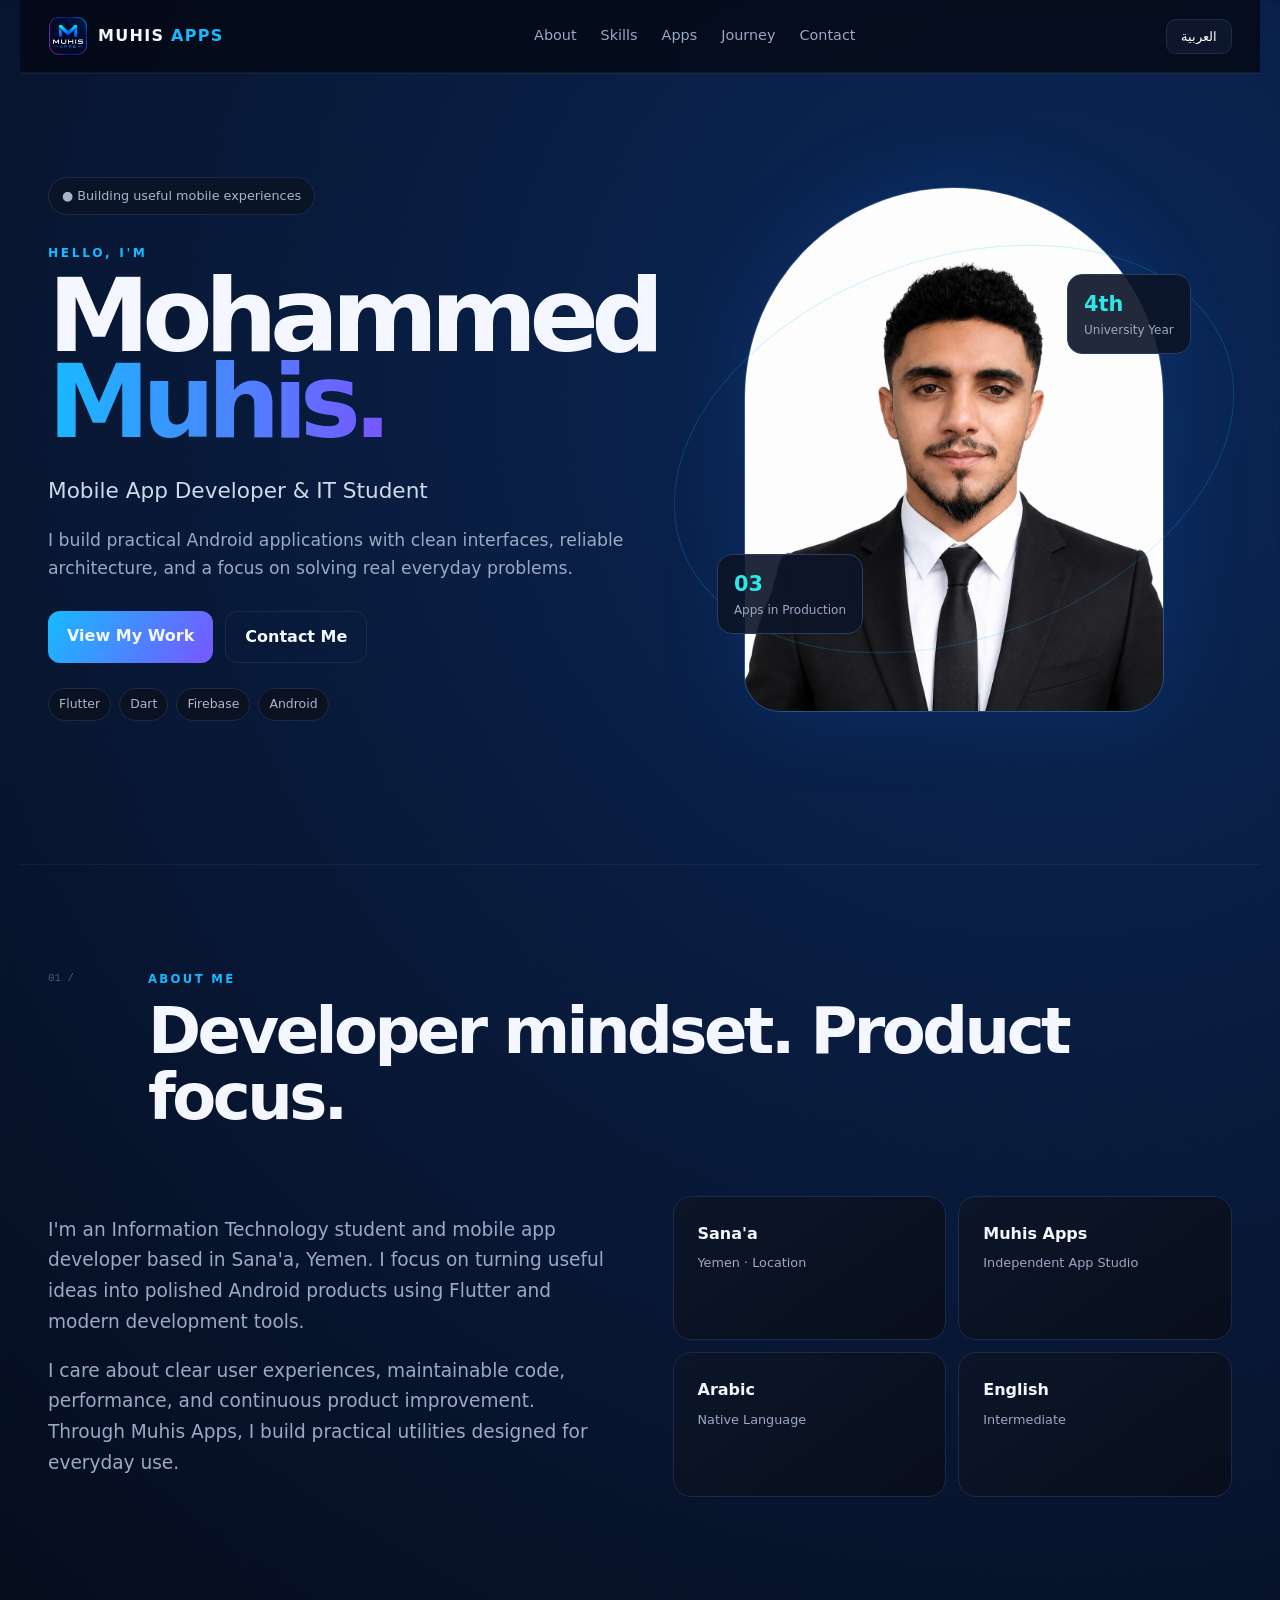
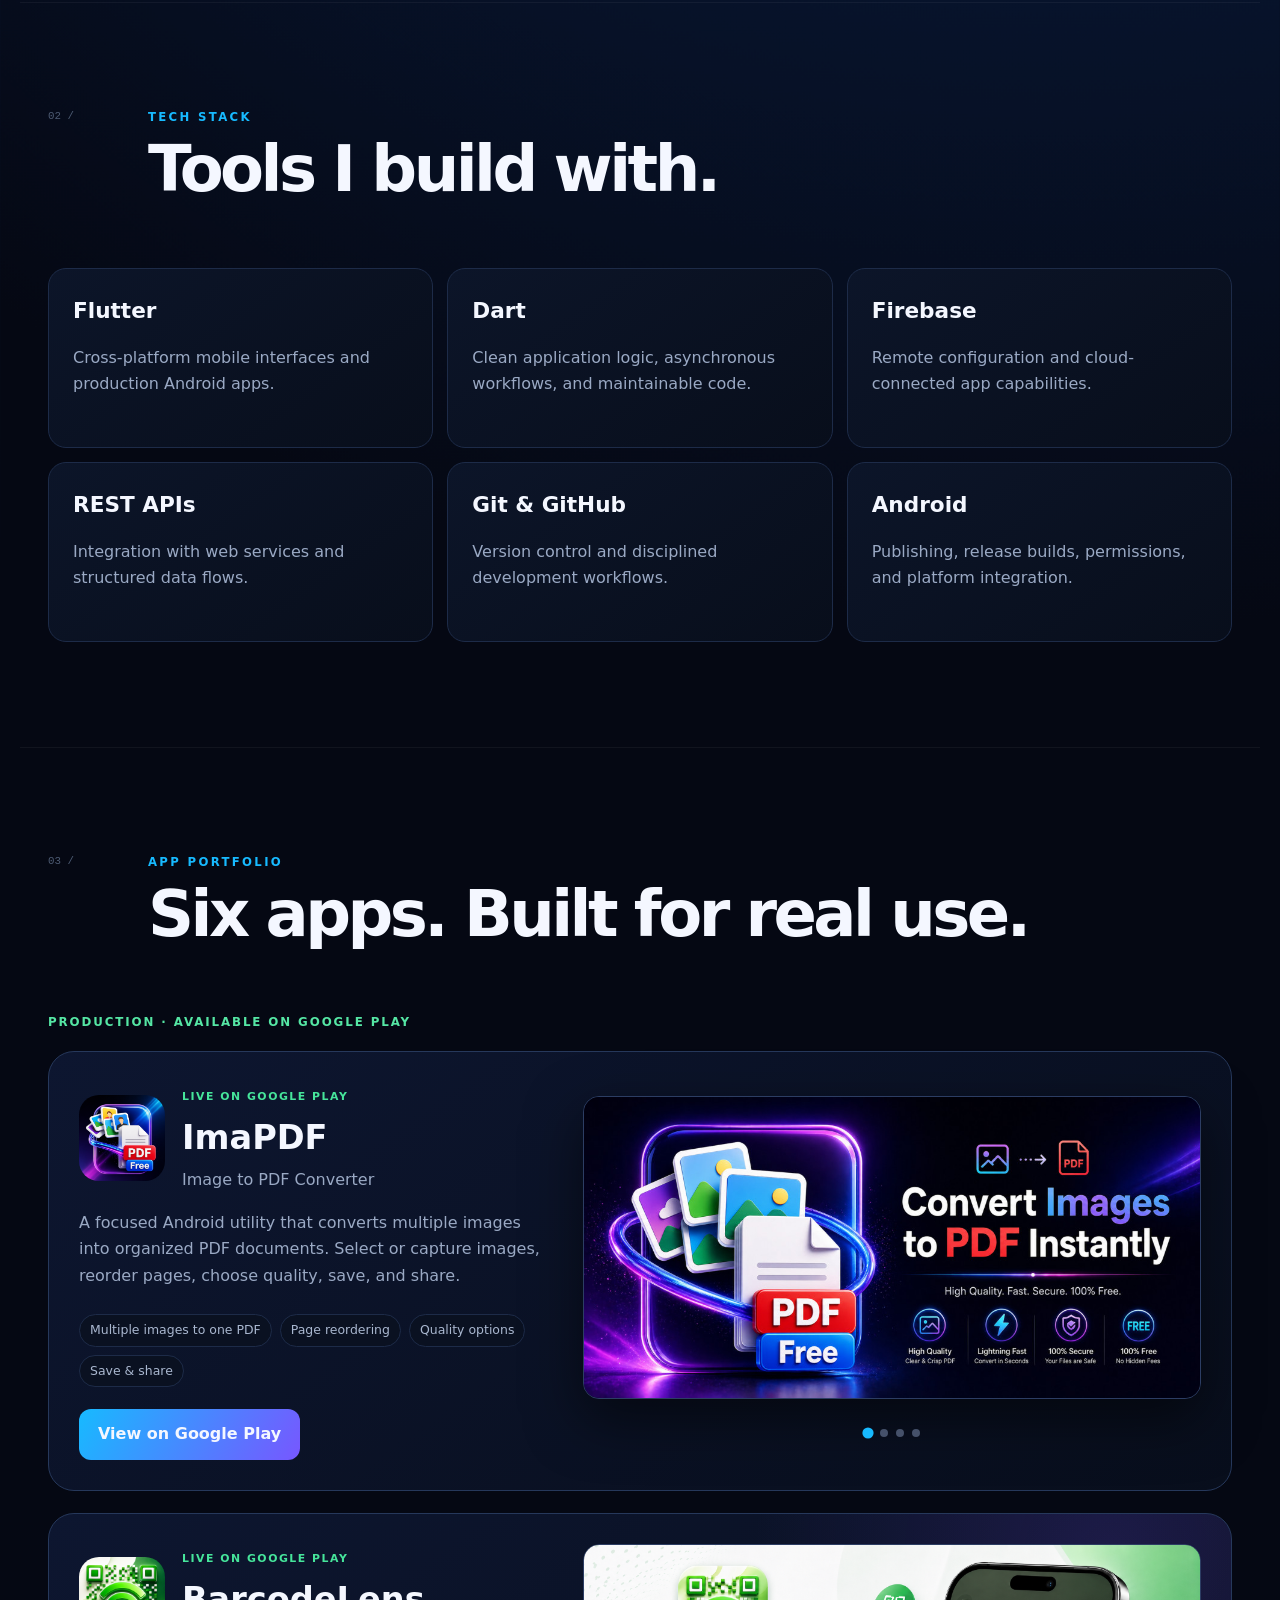
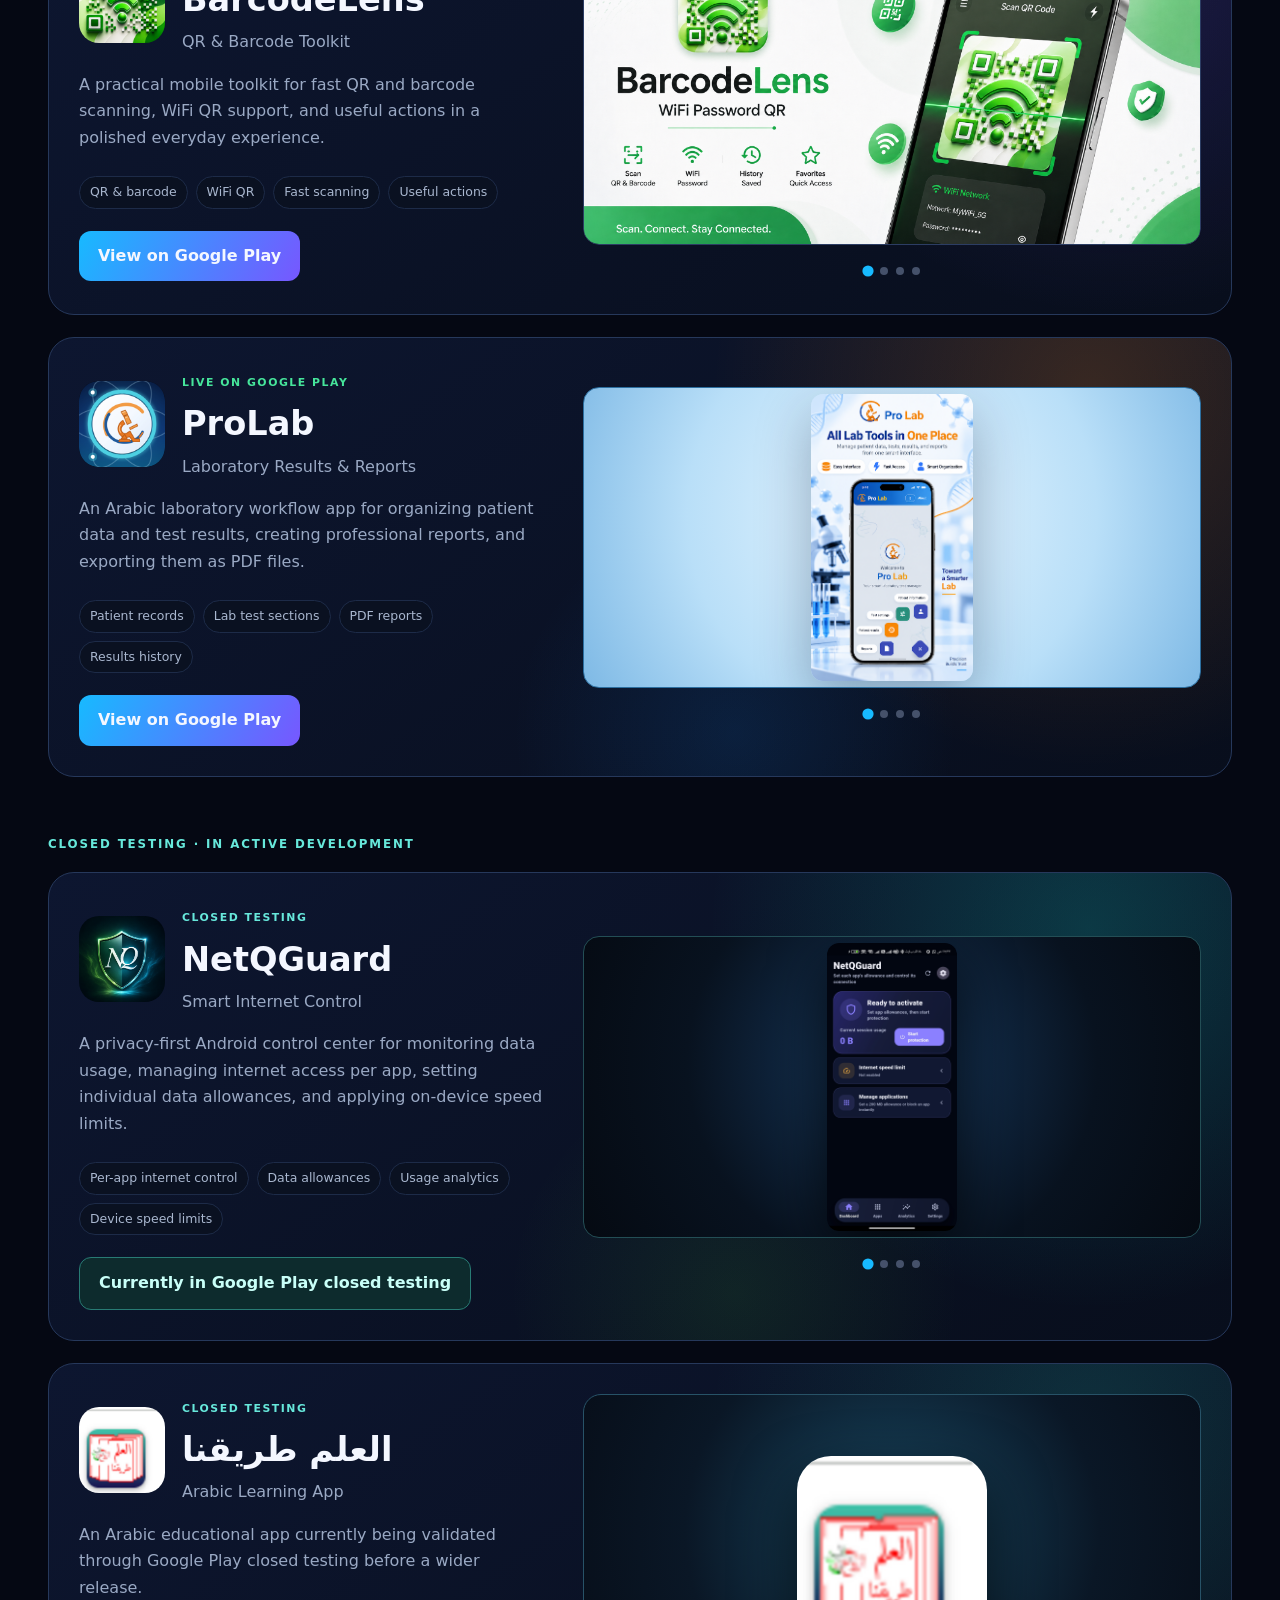
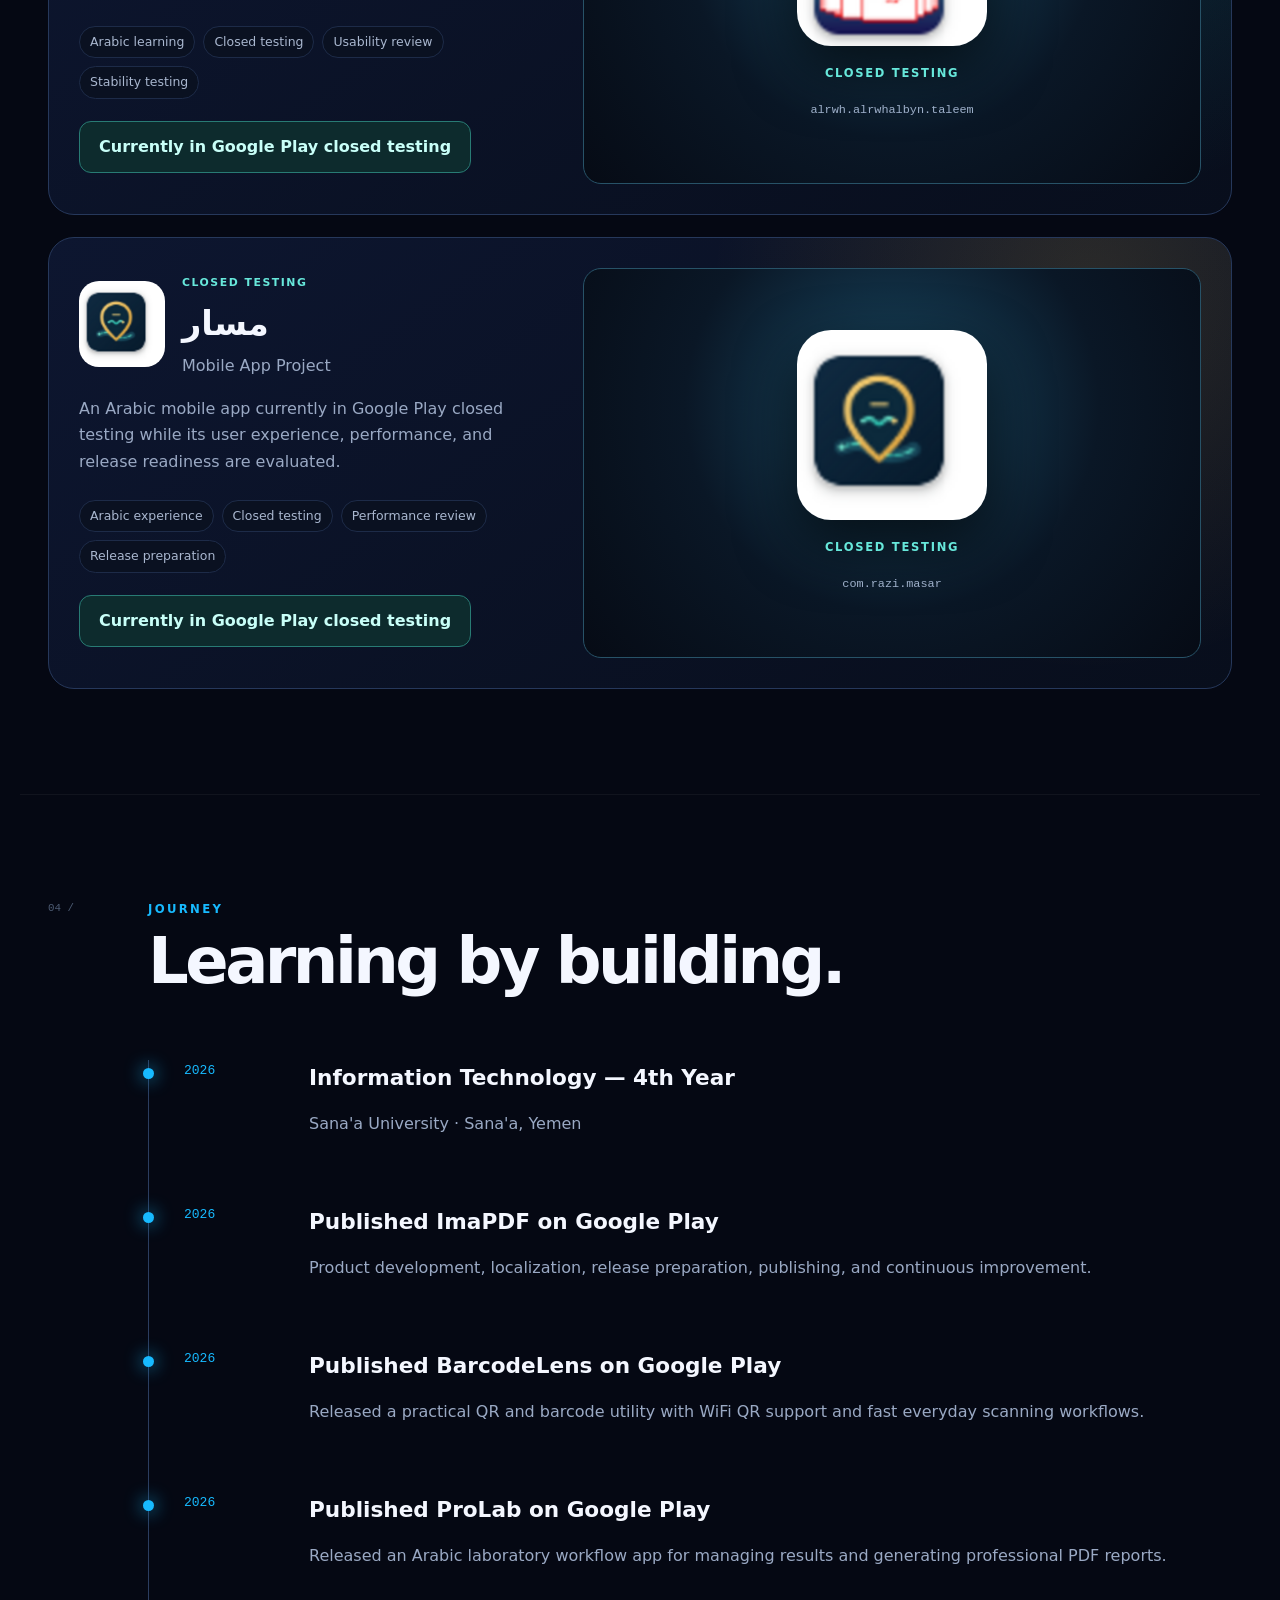
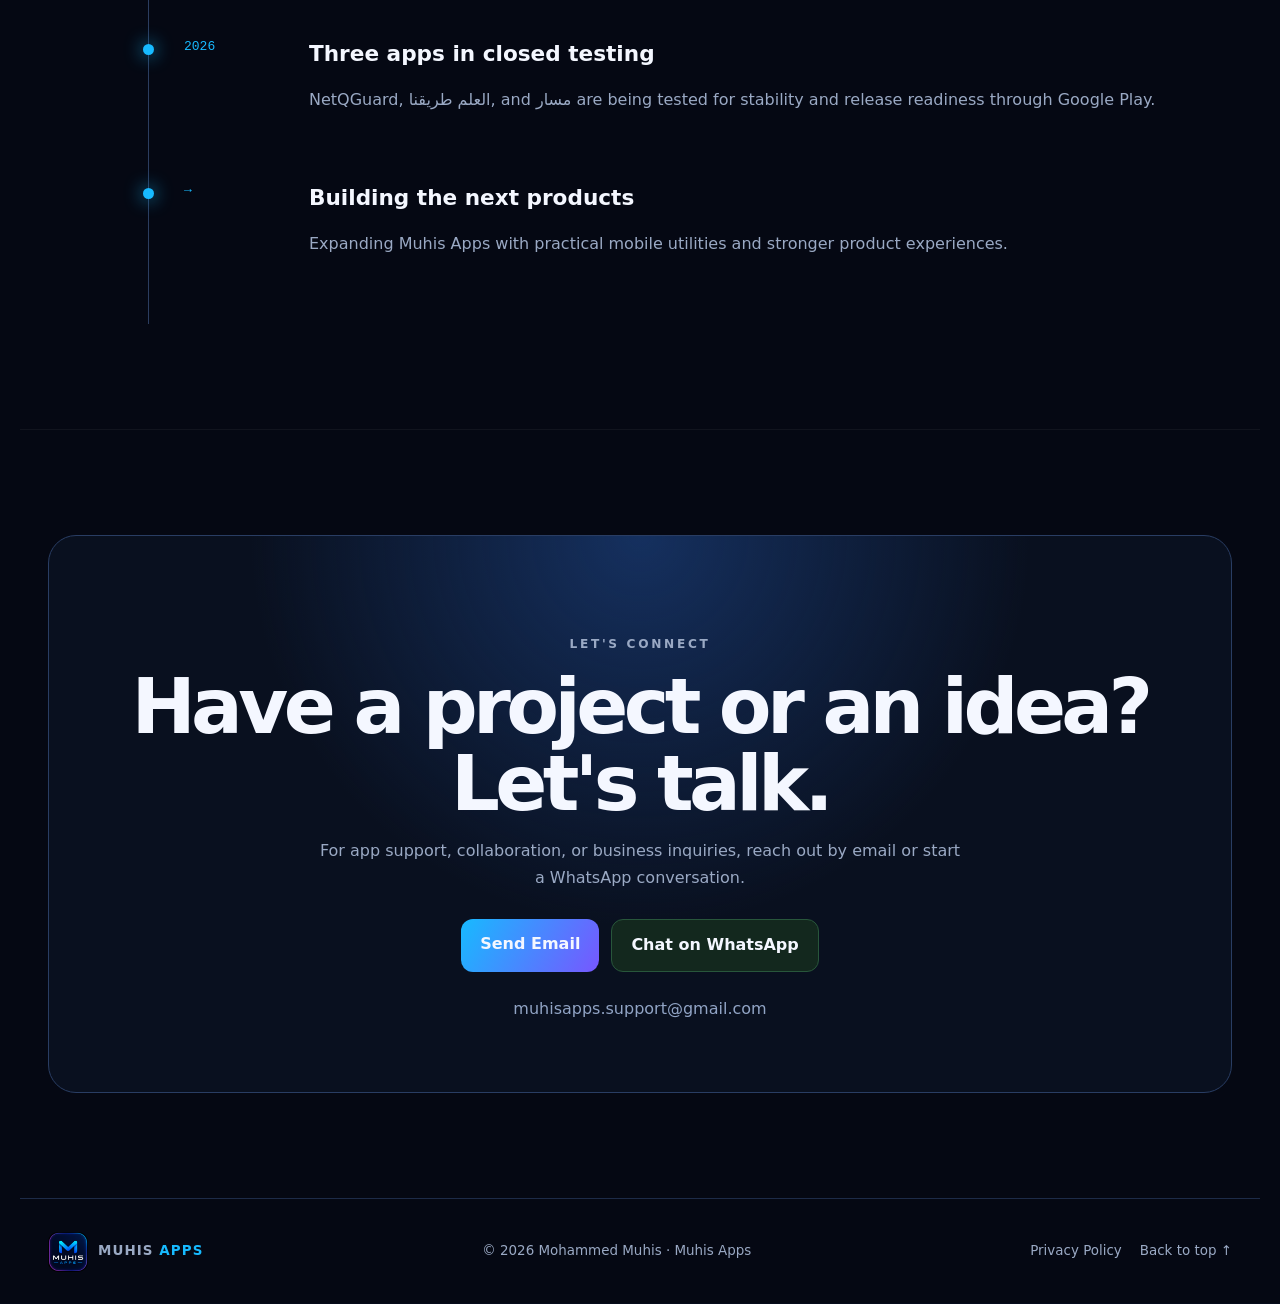
==== commit bfcda524: "Add all production and closed-testing apps" ====
--- a/index.html
+++ b/index.html
@@ -1,9 +1,535 @@
-<!doctype html><html lang="en" dir="ltr"><head><meta charset="utf-8"><meta name="viewport" content="width=device-width,initial-scale=1"><meta name="description" content="Mohammed Muhis — Mobile App Developer and IT Student, founder of Muhis Apps."><title>Mohammed Muhis | Mobile App Developer</title><link rel="icon" href="assets/logo.png"><link rel="stylesheet" href="style.css?v=20261014-1"></head><body>
-<header><a class="brand" href="#home"><img src="assets/logo.png"><span>MUHIS <b>APPS</b></span></a><nav><a href="#about" data-k="about">About</a><a href="#skills" data-k="skills">Skills</a><a href="#apps" data-k="apps">Apps</a><a href="#journey" data-k="journey">Journey</a><a href="#contact" data-k="contact">Contact</a></nav><button id="lang">العربية</button></header>
-<main><section class="hero" id="home"><div class="copy reveal"><span class="pill" data-k="status">● Building useful mobile experiences</span><p class="over" data-k="hello">HELLO, I'M</p><h1>Mohammed<br><em>Muhis.</em></h1><h2 data-k="role">Mobile App Developer & IT Student</h2><p class="lead" data-k="intro">I build practical Android applications with clean interfaces, reliable architecture, and a focus on solving real everyday problems.</p><div class="actions"><a class="btn main" href="#apps" data-k="work">View My Work</a><a class="btn" href="#contact" data-k="contactMe">Contact Me</a></div><div class="tags"><span>Flutter</span><span>Dart</span><span>Firebase</span><span>Android</span></div></div><div class="visual reveal"><div class="ring"></div><div class="portrait"><img src="assets/profile.png" alt="Mohammed Muhis"></div><div class="stat s1"><b>02</b><span data-k="published">Published Apps</span></div><div class="stat s2"><b>4th</b><span data-k="year">University Year</span></div></div></section>
-<section id="about"><div class="heading reveal"><small>01 /</small><div><p data-k="aboutLabel">ABOUT ME</p><h2 data-k="aboutTitle">Developer mindset.<br>Product focus.</h2></div></div><div class="two"><div class="bio reveal"><p data-k="bio1">I'm an Information Technology student and mobile app developer based in Sana'a, Yemen. I focus on turning useful ideas into polished Android products using Flutter and modern development tools.</p><p data-k="bio2">I care about clear user experiences, maintainable code, performance, and continuous product improvement. Through Muhis Apps, I build practical utilities designed for everyday use.</p></div><div class="facts reveal"><article><b>Sana'a</b><span data-k="loc">Yemen · Location</span></article><article><b>Muhis Apps</b><span data-k="studio">Independent App Studio</span></article><article><b>Arabic</b><span data-k="native">Native Language</span></article><article><b>English</b><span data-k="inter">Intermediate</span></article></div></div></section>
-<section id="skills"><div class="heading reveal"><small>02 /</small><div><p data-k="stack">TECH STACK</p><h2 data-k="tools">Tools I build with.</h2></div></div><div class="grid reveal"><article><b>Flutter</b><p data-k="flutter">Cross-platform mobile interfaces and production Android apps.</p></article><article><b>Dart</b><p data-k="dart">Clean application logic, asynchronous workflows, and maintainable code.</p></article><article><b>Firebase</b><p data-k="firebase">Remote configuration and cloud-connected app capabilities.</p></article><article><b>REST APIs</b><p data-k="api">Integration with web services and structured data flows.</p></article><article><b>Git & GitHub</b><p data-k="git">Version control and disciplined development workflows.</p></article><article><b>Android</b><p data-k="android">Publishing, release builds, permissions, and platform integration.</p></article></div></section>
-<section id="apps"><div class="heading reveal"><small>03 /</small><div><p data-k="products">FEATURED PRODUCTS</p><h2 data-k="realApps">Apps built for real use.</h2></div></div><div class="product reveal"><div><div class="apphead"><img src="assets/imapdf.png"><div><span class="live" data-k="live">LIVE ON GOOGLE PLAY</span><h3>ImaPDF</h3><p data-k="converter">Image to PDF Converter</p></div></div><p class="muted" data-k="appDesc">A focused Android utility that converts multiple images into organized PDF documents. Select or capture images, reorder pages, choose quality, save, and share.</p><div class="tags"><span data-k="f1">Multiple images to one PDF</span><span data-k="f2">Page reordering</span><span data-k="f3">Quality options</span><span data-k="f4">Save & share</span></div><a class="btn main" target="_blank" rel="noopener" href="https://play.google.com/store/apps/details?id=com.muhisapps.imapdf" data-k="play">View on Google Play</a></div><div class="gallery" data-gallery="imapdf"><img src="assets/en-cover.jpg" alt="ImaPDF application preview"><div class="dots"><button data-i="0" class="active" aria-label="ImaPDF image 1"></button><button data-i="1" aria-label="ImaPDF image 2"></button><button data-i="2" aria-label="ImaPDF image 3"></button><button data-i="3" aria-label="ImaPDF image 4"></button></div></div></div><div class="product product-barcode reveal"><div><div class="apphead"><img src="assets/barcodelens-icon.png" alt="BarcodeLens app icon"><div><span class="live" data-k="live">LIVE ON GOOGLE PLAY</span><h3>BarcodeLens</h3><p data-k="barcodeSubtitle">QR & Barcode Toolkit</p></div></div><p class="muted" data-k="barcodeDesc">A practical mobile toolkit for fast QR and barcode scanning, WiFi QR support, and useful actions in a polished everyday experience.</p><div class="tags"><span data-k="b1">QR & barcode</span><span data-k="b2">WiFi QR</span><span data-k="b3">Fast scanning</span><span data-k="b4">Useful actions</span></div><a class="btn main" target="_blank" rel="noopener" href="https://play.google.com/store/apps/details?id=com.muhisapps.barcodelens" data-k="play">View on Google Play</a></div><div class="gallery" data-gallery="barcodelens"><div class="gallery-frame"><img src="assets/barcodelens-cover.png" alt="BarcodeLens application preview"></div><div class="dots"><button data-i="0" class="active" aria-label="BarcodeLens image 1"></button><button data-i="1" aria-label="BarcodeLens image 2"></button><button data-i="2" aria-label="BarcodeLens image 3"></button><button data-i="3" aria-label="BarcodeLens image 4"></button></div></div></div><div class="product product-netq reveal"><div><div class="apphead"><img src="assets/netqguard-icon.png" alt="NetQGuard app icon"><div><span class="live pending-label" data-k="netqStatus">PUBLISHING TO GOOGLE PLAY</span><h3>NetQGuard</h3><p data-k="netqSubtitle">Smart Internet Control</p></div></div><p class="muted" data-k="netqDesc">A privacy-first Android control center for monitoring data usage, managing internet access per app, setting individual data allowances, and applying on-device speed limits.</p><div class="tags"><span data-k="n1">Per-app internet control</span><span data-k="n2">Data allowances</span><span data-k="n3">Usage analytics</span><span data-k="n4">Device speed limits</span></div><span class="btn pending" data-k="netqStore">Google Play release in progress</span></div><div class="gallery" data-gallery="netqguard"><div class="gallery-frame"><img src="assets/netqguard-en-1.jpg" alt="NetQGuard application preview"></div><div class="dots"><button data-i="0" class="active" aria-label="NetQGuard image 1"></button><button data-i="1" aria-label="NetQGuard image 2"></button><button data-i="2" aria-label="NetQGuard image 3"></button><button data-i="3" aria-label="NetQGuard image 4"></button></div></div></div></section>
-<section id="journey"><div class="heading reveal"><small>04 /</small><div><p data-k="journeyLabel">JOURNEY</p><h2 data-k="learning">Learning by building.</h2></div></div><div class="timeline reveal"><article><time>2026</time><div><h3 data-k="edu">Information Technology — 4th Year</h3><p data-k="uni">Sana'a University · Sana'a, Yemen</p></div></article><article><time>2026</time><div><h3 data-k="pubTitle">Published ImaPDF on Google Play</h3><p data-k="pubText">Product development, localization, release preparation, publishing, and continuous improvement.</p></div></article><article><time>2026</time><div><h3 data-k="barcodePubTitle">Published BarcodeLens on Google Play</h3><p data-k="barcodePubText">Released a practical QR and barcode utility with WiFi QR support and fast everyday scanning workflows.</p></div></article><article><time>2026</time><div><h3 data-k="netqJourneyTitle">Preparing NetQGuard for Google Play</h3><p data-k="netqJourneyText">Finalizing the store release for a privacy-first internet control and data usage app.</p></div></article><article><time>→</time><div><h3 data-k="next">Building the next products</h3><p data-k="nextText">Expanding Muhis Apps with practical mobile utilities and stronger product experiences.</p></div></article></div></section>
-<section id="contact"><div class="contactbox reveal"><p class="over" data-k="connect">LET'S CONNECT</p><h2 data-k="talk">Have a project or an idea?<br>Let's talk.</h2><p data-k="contactText">For app support, collaboration, or business inquiries, reach out by email or start a WhatsApp conversation.</p><div class="actions center"><a class="btn main" href="mailto:muhisapps.support@gmail.com" data-k="email">Send Email</a><a class="btn wa" target="_blank" rel="noopener" href="https://wa.me/967737681866?text=Hello%20Mohammed%2C%20I%20visited%20your%20portfolio%20and%20would%20like%20to%20get%20in%20touch." data-k="wa">Chat on WhatsApp</a></div><a class="mail" href="mailto:muhisapps.support@gmail.com">muhisapps.support@gmail.com</a></div></section></main>
-<footer><div class="brand"><img src="assets/logo.png"><span>MUHIS <b>APPS</b></span></div><p>© 2026 Mohammed Muhis · Muhis Apps</p><div><a href="privacy.html" data-k="privacy">Privacy Policy</a><a href="#home" data-k="top">Back to top ↑</a></div></footer><script src="script.js?v=20261014-1"></script></body></html>
+<!doctype html>
+<html lang="en" dir="ltr">
+  <head>
+    <meta charset="utf-8" />
+    <meta name="viewport" content="width=device-width,initial-scale=1" />
+    <meta
+      name="description"
+      content="Mohammed Muhis — Mobile App Developer and IT Student, founder of Muhis Apps."
+    />
+    <title>Mohammed Muhis | Mobile App Developer</title>
+    <link rel="icon" href="assets/logo.png" />
+    <link rel="stylesheet" href="style.css?v=20261016-2" />
+  </head>
+  <body>
+    <header>
+      <a class="brand" href="#home"
+        ><img src="assets/logo.png" /><span>MUHIS <b>APPS</b></span></a
+      >
+      <nav>
+        <a href="#about" data-k="about">About</a
+        ><a href="#skills" data-k="skills">Skills</a
+        ><a href="#apps" data-k="apps">Apps</a
+        ><a href="#journey" data-k="journey">Journey</a
+        ><a href="#contact" data-k="contact">Contact</a>
+      </nav>
+      <button id="lang">العربية</button>
+    </header>
+    <main>
+      <section class="hero" id="home">
+        <div class="copy reveal">
+          <span class="pill" data-k="status"
+            >● Building useful mobile experiences</span
+          >
+          <p class="over" data-k="hello">HELLO, I'M</p>
+          <h1>Mohammed<br /><em>Muhis.</em></h1>
+          <h2 data-k="role">Mobile App Developer & IT Student</h2>
+          <p class="lead" data-k="intro">
+            I build practical Android applications with clean interfaces,
+            reliable architecture, and a focus on solving real everyday
+            problems.
+          </p>
+          <div class="actions">
+            <a class="btn main" href="#apps" data-k="work">View My Work</a
+            ><a class="btn" href="#contact" data-k="contactMe">Contact Me</a>
+          </div>
+          <div class="tags">
+            <span>Flutter</span><span>Dart</span><span>Firebase</span
+            ><span>Android</span>
+          </div>
+        </div>
+        <div class="visual reveal">
+          <div class="ring"></div>
+          <div class="portrait">
+            <img src="assets/profile.png" alt="Mohammed Muhis" />
+          </div>
+          <div class="stat s1">
+            <b>03</b><span data-k="published">Apps in Production</span>
+          </div>
+          <div class="stat s2">
+            <b>4th</b><span data-k="year">University Year</span>
+          </div>
+        </div>
+      </section>
+      <section id="about">
+        <div class="heading reveal">
+          <small>01 /</small>
+          <div>
+            <p data-k="aboutLabel">ABOUT ME</p>
+            <h2 data-k="aboutTitle">Developer mindset.<br />Product focus.</h2>
+          </div>
+        </div>
+        <div class="two">
+          <div class="bio reveal">
+            <p data-k="bio1">
+              I'm an Information Technology student and mobile app developer
+              based in Sana'a, Yemen. I focus on turning useful ideas into
+              polished Android products using Flutter and modern development
+              tools.
+            </p>
+            <p data-k="bio2">
+              I care about clear user experiences, maintainable code,
+              performance, and continuous product improvement. Through Muhis
+              Apps, I build practical utilities designed for everyday use.
+            </p>
+          </div>
+          <div class="facts reveal">
+            <article>
+              <b>Sana'a</b><span data-k="loc">Yemen · Location</span>
+            </article>
+            <article>
+              <b>Muhis Apps</b
+              ><span data-k="studio">Independent App Studio</span>
+            </article>
+            <article>
+              <b>Arabic</b><span data-k="native">Native Language</span>
+            </article>
+            <article>
+              <b>English</b><span data-k="inter">Intermediate</span>
+            </article>
+          </div>
+        </div>
+      </section>
+      <section id="skills">
+        <div class="heading reveal">
+          <small>02 /</small>
+          <div>
+            <p data-k="stack">TECH STACK</p>
+            <h2 data-k="tools">Tools I build with.</h2>
+          </div>
+        </div>
+        <div class="grid reveal">
+          <article>
+            <b>Flutter</b>
+            <p data-k="flutter">
+              Cross-platform mobile interfaces and production Android apps.
+            </p>
+          </article>
+          <article>
+            <b>Dart</b>
+            <p data-k="dart">
+              Clean application logic, asynchronous workflows, and maintainable
+              code.
+            </p>
+          </article>
+          <article>
+            <b>Firebase</b>
+            <p data-k="firebase">
+              Remote configuration and cloud-connected app capabilities.
+            </p>
+          </article>
+          <article>
+            <b>REST APIs</b>
+            <p data-k="api">
+              Integration with web services and structured data flows.
+            </p>
+          </article>
+          <article>
+            <b>Git & GitHub</b>
+            <p data-k="git">
+              Version control and disciplined development workflows.
+            </p>
+          </article>
+          <article>
+            <b>Android</b>
+            <p data-k="android">
+              Publishing, release builds, permissions, and platform integration.
+            </p>
+          </article>
+        </div>
+      </section>
+      <section id="apps">
+        <div class="heading reveal">
+          <small>03 /</small>
+          <div>
+            <p data-k="products">APP PORTFOLIO</p>
+            <h2 data-k="realApps">Six apps. Built for real use.</h2>
+          </div>
+        </div>
+        <p class="app-group-label reveal" data-k="productionGroup">
+          PRODUCTION · AVAILABLE ON GOOGLE PLAY
+        </p>
+        <div class="product reveal">
+          <div>
+            <div class="apphead">
+              <img src="assets/imapdf.png" />
+              <div>
+                <span class="live" data-k="live">LIVE ON GOOGLE PLAY</span>
+                <h3>ImaPDF</h3>
+                <p data-k="converter">Image to PDF Converter</p>
+              </div>
+            </div>
+            <p class="muted" data-k="appDesc">
+              A focused Android utility that converts multiple images into
+              organized PDF documents. Select or capture images, reorder pages,
+              choose quality, save, and share.
+            </p>
+            <div class="tags">
+              <span data-k="f1">Multiple images to one PDF</span
+              ><span data-k="f2">Page reordering</span
+              ><span data-k="f3">Quality options</span
+              ><span data-k="f4">Save & share</span>
+            </div>
+            <a
+              class="btn main"
+              target="_blank"
+              rel="noopener"
+              href="https://play.google.com/store/apps/details?id=com.muhisapps.imapdf"
+              data-k="play"
+              >View on Google Play</a
+            >
+          </div>
+          <div class="gallery" data-gallery="imapdf">
+            <img src="assets/en-cover.jpg" alt="ImaPDF application preview" />
+            <div class="dots">
+              <button
+                data-i="0"
+                class="active"
+                aria-label="ImaPDF image 1"
+              ></button
+              ><button data-i="1" aria-label="ImaPDF image 2"></button
+              ><button data-i="2" aria-label="ImaPDF image 3"></button
+              ><button data-i="3" aria-label="ImaPDF image 4"></button>
+            </div>
+          </div>
+        </div>
+        <div class="product product-barcode reveal">
+          <div>
+            <div class="apphead">
+              <img
+                src="assets/barcodelens-icon.png"
+                alt="BarcodeLens app icon"
+              />
+              <div>
+                <span class="live" data-k="live">LIVE ON GOOGLE PLAY</span>
+                <h3>BarcodeLens</h3>
+                <p data-k="barcodeSubtitle">QR & Barcode Toolkit</p>
+              </div>
+            </div>
+            <p class="muted" data-k="barcodeDesc">
+              A practical mobile toolkit for fast QR and barcode scanning, WiFi
+              QR support, and useful actions in a polished everyday experience.
+            </p>
+            <div class="tags">
+              <span data-k="b1">QR & barcode</span
+              ><span data-k="b2">WiFi QR</span
+              ><span data-k="b3">Fast scanning</span
+              ><span data-k="b4">Useful actions</span>
+            </div>
+            <a
+              class="btn main"
+              target="_blank"
+              rel="noopener"
+              href="https://play.google.com/store/apps/details?id=com.muhisapps.barcodelens"
+              data-k="play"
+              >View on Google Play</a
+            >
+          </div>
+          <div class="gallery" data-gallery="barcodelens">
+            <div class="gallery-frame">
+              <img
+                src="assets/barcodelens-cover.png"
+                alt="BarcodeLens application preview"
+              />
+            </div>
+            <div class="dots">
+              <button
+                data-i="0"
+                class="active"
+                aria-label="BarcodeLens image 1"
+              ></button
+              ><button data-i="1" aria-label="BarcodeLens image 2"></button
+              ><button data-i="2" aria-label="BarcodeLens image 3"></button
+              ><button data-i="3" aria-label="BarcodeLens image 4"></button>
+            </div>
+          </div>
+        </div>
+        <div class="product product-prolab reveal">
+          <div>
+            <div class="apphead">
+              <img src="assets/prolab-icon.png" alt="ProLab app icon" />
+              <div>
+                <span class="live" data-k="live">LIVE ON GOOGLE PLAY</span>
+                <h3>ProLab</h3>
+                <p data-k="prolabSubtitle">Laboratory Results & Reports</p>
+              </div>
+            </div>
+            <p class="muted" data-k="prolabDesc">
+              An Arabic laboratory workflow app for organizing patient data and
+              test results, creating professional reports, and exporting them as
+              PDF files.
+            </p>
+            <div class="tags">
+              <span data-k="p1">Patient records</span
+              ><span data-k="p2">Lab test sections</span
+              ><span data-k="p3">PDF reports</span
+              ><span data-k="p4">Results history</span>
+            </div>
+            <a
+              class="btn main"
+              target="_blank"
+              rel="noopener"
+              href="https://play.google.com/store/apps/details?id=com.razi.prolab"
+              data-k="play"
+              >View on Google Play</a
+            >
+          </div>
+          <div class="gallery" data-gallery="prolab">
+            <div class="gallery-frame">
+              <img src="assets/prolab-1.png" alt="ProLab application preview" />
+            </div>
+            <div class="dots">
+              <button
+                data-i="0"
+                class="active"
+                aria-label="ProLab image 1"
+              ></button
+              ><button data-i="1" aria-label="ProLab image 2"></button
+              ><button data-i="2" aria-label="ProLab image 3"></button
+              ><button data-i="3" aria-label="ProLab image 4"></button>
+            </div>
+          </div>
+        </div>
+        <p class="app-group-label testing reveal" data-k="closedGroup">
+          CLOSED TESTING · IN ACTIVE DEVELOPMENT
+        </p>
+        <div class="product product-netq reveal">
+          <div>
+            <div class="apphead">
+              <img src="assets/netqguard-icon.png" alt="NetQGuard app icon" />
+              <div>
+                <span class="live pending-label" data-k="netqStatus"
+                  >CLOSED TESTING</span
+                >
+                <h3>NetQGuard</h3>
+                <p data-k="netqSubtitle">Smart Internet Control</p>
+              </div>
+            </div>
+            <p class="muted" data-k="netqDesc">
+              A privacy-first Android control center for monitoring data usage,
+              managing internet access per app, setting individual data
+              allowances, and applying on-device speed limits.
+            </p>
+            <div class="tags">
+              <span data-k="n1">Per-app internet control</span
+              ><span data-k="n2">Data allowances</span
+              ><span data-k="n3">Usage analytics</span
+              ><span data-k="n4">Device speed limits</span>
+            </div>
+            <span class="btn pending" data-k="netqStore"
+              >Currently in Google Play closed testing</span
+            >
+          </div>
+          <div class="gallery" data-gallery="netqguard">
+            <div class="gallery-frame">
+              <img
+                src="assets/netqguard-en-1.jpg"
+                alt="NetQGuard application preview"
+              />
+            </div>
+            <div class="dots">
+              <button
+                data-i="0"
+                class="active"
+                aria-label="NetQGuard image 1"
+              ></button
+              ><button data-i="1" aria-label="NetQGuard image 2"></button
+              ><button data-i="2" aria-label="NetQGuard image 3"></button
+              ><button data-i="3" aria-label="NetQGuard image 4"></button>
+            </div>
+          </div>
+        </div>
+        <div class="product product-testing reveal">
+          <div>
+            <div class="apphead">
+              <img
+                src="assets/science-path-icon.png"
+                alt="العلم طريقنا app icon"
+              />
+              <div>
+                <span class="live pending-label" data-k="closedStatus"
+                  >CLOSED TESTING</span
+                >
+                <h3>العلم طريقنا</h3>
+                <p data-k="scienceSubtitle">Arabic Learning App</p>
+              </div>
+            </div>
+            <p class="muted" data-k="scienceDesc">
+              An Arabic educational app currently being validated through Google
+              Play closed testing before a wider release.
+            </p>
+            <div class="tags">
+              <span data-k="sc1">Arabic learning</span
+              ><span data-k="sc2">Closed testing</span
+              ><span data-k="sc3">Usability review</span
+              ><span data-k="sc4">Stability testing</span>
+            </div>
+            <span class="btn pending" data-k="closedStore"
+              >Currently in Google Play closed testing</span
+            >
+          </div>
+          <div class="test-preview">
+            <img
+              src="assets/science-path-icon.png"
+              alt="العلم طريقنا application icon"
+            />
+            <span data-k="closedStatus">CLOSED TESTING</span>
+            <code>alrwh.alrwhalbyn.taleem</code>
+          </div>
+        </div>
+        <div class="product product-testing product-masar reveal">
+          <div>
+            <div class="apphead">
+              <img src="assets/masar-icon.png" alt="مسار app icon" />
+              <div>
+                <span class="live pending-label" data-k="closedStatus"
+                  >CLOSED TESTING</span
+                >
+                <h3>مسار</h3>
+                <p data-k="masarSubtitle">Mobile App Project</p>
+              </div>
+            </div>
+            <p class="muted" data-k="masarDesc">
+              An Arabic mobile app currently in Google Play closed testing while
+              its user experience, performance, and release readiness are
+              evaluated.
+            </p>
+            <div class="tags">
+              <span data-k="m1">Arabic experience</span
+              ><span data-k="m2">Closed testing</span
+              ><span data-k="m3">Performance review</span
+              ><span data-k="m4">Release preparation</span>
+            </div>
+            <span class="btn pending" data-k="closedStore"
+              >Currently in Google Play closed testing</span
+            >
+          </div>
+          <div class="test-preview">
+            <img src="assets/masar-icon.png" alt="مسار application icon" />
+            <span data-k="closedStatus">CLOSED TESTING</span>
+            <code>com.razi.masar</code>
+          </div>
+        </div>
+      </section>
+      <section id="journey">
+        <div class="heading reveal">
+          <small>04 /</small>
+          <div>
+            <p data-k="journeyLabel">JOURNEY</p>
+            <h2 data-k="learning">Learning by building.</h2>
+          </div>
+        </div>
+        <div class="timeline reveal">
+          <article>
+            <time>2026</time>
+            <div>
+              <h3 data-k="edu">Information Technology — 4th Year</h3>
+              <p data-k="uni">Sana'a University · Sana'a, Yemen</p>
+            </div>
+          </article>
+          <article>
+            <time>2026</time>
+            <div>
+              <h3 data-k="pubTitle">Published ImaPDF on Google Play</h3>
+              <p data-k="pubText">
+                Product development, localization, release preparation,
+                publishing, and continuous improvement.
+              </p>
+            </div>
+          </article>
+          <article>
+            <time>2026</time>
+            <div>
+              <h3 data-k="barcodePubTitle">
+                Published BarcodeLens on Google Play
+              </h3>
+              <p data-k="barcodePubText">
+                Released a practical QR and barcode utility with WiFi QR support
+                and fast everyday scanning workflows.
+              </p>
+            </div>
+          </article>
+          <article>
+            <time>2026</time>
+            <div>
+              <h3 data-k="prolabPubTitle">Published ProLab on Google Play</h3>
+              <p data-k="prolabPubText">
+                Released an Arabic laboratory workflow app for managing results
+                and generating professional PDF reports.
+              </p>
+            </div>
+          </article>
+          <article>
+            <time>2026</time>
+            <div>
+              <h3 data-k="netqJourneyTitle">Three apps in closed testing</h3>
+              <p data-k="netqJourneyText">
+                NetQGuard, العلم طريقنا, and مسار are being tested for stability
+                and release readiness through Google Play.
+              </p>
+            </div>
+          </article>
+          <article>
+            <time>→</time>
+            <div>
+              <h3 data-k="next">Building the next products</h3>
+              <p data-k="nextText">
+                Expanding Muhis Apps with practical mobile utilities and
+                stronger product experiences.
+              </p>
+            </div>
+          </article>
+        </div>
+      </section>
+      <section id="contact">
+        <div class="contactbox reveal">
+          <p class="over" data-k="connect">LET'S CONNECT</p>
+          <h2 data-k="talk">Have a project or an idea?<br />Let's talk.</h2>
+          <p data-k="contactText">
+            For app support, collaboration, or business inquiries, reach out by
+            email or start a WhatsApp conversation.
+          </p>
+          <div class="actions center">
+            <a
+              class="btn main"
+              href="mailto:muhisapps.support@gmail.com"
+              data-k="email"
+              >Send Email</a
+            ><a
+              class="btn wa"
+              target="_blank"
+              rel="noopener"
+              href="https://wa.me/967737681866?text=Hello%20Mohammed%2C%20I%20visited%20your%20portfolio%20and%20would%20like%20to%20get%20in%20touch."
+              data-k="wa"
+              >Chat on WhatsApp</a
+            >
+          </div>
+          <a class="mail" href="mailto:muhisapps.support@gmail.com"
+            >muhisapps.support@gmail.com</a
+          >
+        </div>
+      </section>
+    </main>
+    <footer>
+      <div class="brand">
+        <img src="assets/logo.png" /><span>MUHIS <b>APPS</b></span>
+      </div>
+      <p>© 2026 Mohammed Muhis · Muhis Apps</p>
+      <div>
+        <a href="privacy.html" data-k="privacy">Privacy Policy</a
+        ><a href="#home" data-k="top">Back to top ↑</a>
+      </div>
+    </footer>
+    <script src="script.js?v=20261016-2"></script>
+  </body>
+</html>
--- a/style.css
+++ b/style.css
@@ -1,9 +1,768 @@
-:root{--bg:#050813;--panel:#0b1224;--line:#1d2b48;--text:#f4f7ff;--muted:#9aa9c4;--blue:#17baff;--violet:#7757ff}*{box-sizing:border-box}html{scroll-behavior:smooth}body{margin:0;background:radial-gradient(circle at 82% 5%,#0b2859 0,transparent 25%),var(--bg);color:var(--text);font-family:Inter,system-ui,-apple-system,"Segoe UI",Arial,sans-serif;line-height:1.65}a{text-decoration:none;color:inherit}header,section,footer{max-width:1240px;margin:auto}header{position:sticky;top:0;z-index:20;display:flex;align-items:center;justify-content:space-between;padding:16px 28px;background:#050813c9;backdrop-filter:blur(18px);border-bottom:1px solid #ffffff0d}.brand{display:flex;align-items:center;gap:10px;font-weight:850;letter-spacing:.08em}.brand img{width:40px;height:40px;border-radius:10px;object-fit:cover}.brand b,.heading p,.over{color:var(--blue)}nav{display:flex;gap:24px;color:var(--muted);font-size:.9rem}nav a:hover{color:white}#lang{background:#0d162a;color:white;border:1px solid var(--line);border-radius:10px;padding:9px 14px;cursor:pointer}.hero{min-height:780px;display:grid;grid-template-columns:1.08fr .92fr;align-items:center;gap:60px;padding:70px 28px 110px}.pill{display:inline-block;border:1px solid var(--line);background:#0b1326;padding:7px 13px;border-radius:999px;color:#a8b5ca;font-size:.8rem}.over{font-size:.76rem;letter-spacing:.22em;font-weight:850;margin:28px 0 10px}.hero h1{font-size:clamp(4.4rem,8vw,7.5rem);line-height:.84;letter-spacing:-.075em;margin:0}.hero h1 em{font-style:normal;background:linear-gradient(90deg,var(--blue),var(--violet));-webkit-background-clip:text;color:transparent}.hero h2{font-size:1.35rem;font-weight:500;color:#d0d9e9;margin:28px 0 10px}.lead,.muted,.bio p,.grid p,.coming p,.timeline p,.contactbox>p{color:var(--muted)}.lead{max-width:650px;font-size:1.08rem}.actions{display:flex;gap:12px;flex-wrap:wrap;margin-top:28px}.btn{display:inline-flex;padding:12px 19px;border:1px solid var(--line);border-radius:12px;font-weight:750}.main{border:0;background:linear-gradient(120deg,var(--blue),var(--violet))}.wa{background:#13281e;border-color:#28563b}.tags{display:flex;gap:8px;flex-wrap:wrap;margin-top:25px}.tags span{border:1px solid var(--line);background:#0a1121;border-radius:999px;padding:5px 10px;font-size:.78rem;color:#a9b7cf}.visual{position:relative;min-height:610px;display:grid;place-items:center}.portrait{width:min(420px,90%);aspect-ratio:4/5;border-radius:220px 220px 38px 38px;overflow:hidden;border:1px solid #315181;background:#112d5b;box-shadow:0 0 90px #177cff24}.portrait img{width:100%;height:100%;object-fit:cover;object-position:center top}.ring{position:absolute;width:580px;height:380px;border:1px solid #1abaff35;border-radius:50%;transform:rotate(-20deg)}.stat{position:absolute;background:#0b1427e8;border:1px solid #2a3d61;border-radius:15px;padding:12px 16px;display:flex;flex-direction:column}.stat b{color:#2ee7e7;font-size:1.3rem}.stat span{color:var(--muted);font-size:.75rem}.s1{left:0;bottom:120px}.s2{right:0;top:130px}section{padding:105px 28px;border-top:1px solid #ffffff0c}.heading{display:grid;grid-template-columns:100px 1fr;margin-bottom:55px}.heading small{color:#4d5b73;font-family:monospace}.heading p{font-size:.73rem;letter-spacing:.2em;font-weight:850;margin:0}.heading h2{font-size:clamp(2.6rem,5vw,4.8rem);line-height:1.03;letter-spacing:-.055em;margin:10px 0}.two{display:grid;grid-template-columns:1fr 1fr;gap:65px}.bio p{font-size:1.16rem}.facts{display:grid;grid-template-columns:1fr 1fr;gap:12px}.facts article,.grid article{background:linear-gradient(145deg,#0c1529,#080e1b);border:1px solid var(--line);border-radius:18px;padding:24px}.facts b,.facts span{display:block}.facts span{color:var(--muted);font-size:.8rem;margin-top:5px}.grid{display:grid;grid-template-columns:repeat(3,1fr);gap:14px}.grid article{min-height:180px;transition:.25s}.grid article:hover{transform:translateY(-5px);border-color:#3566a9}.grid b{font-size:1.35rem}.product{display:grid;grid-template-columns:.86fr 1.14fr;gap:38px;background:linear-gradient(145deg,#0d1630,#080e1c);border:1px solid #26385b;border-radius:26px;padding:30px}.apphead{display:flex;gap:17px;align-items:center}.apphead img{width:86px;height:86px;border-radius:20px;object-fit:cover}.apphead h3,.coming h3{font-size:2.1rem;margin:2px 0}.apphead p{margin:0;color:var(--muted)}.live,.coming span{font-size:.68rem;letter-spacing:.14em;font-weight:850;color:#46e59b}.gallery img{width:100%;border-radius:16px;border:1px solid #2c3d63;box-shadow:0 20px 55px #0008}.dots{text-align:center;margin-top:12px}.dots button{width:8px;height:8px;padding:0;border:0;border-radius:50%;background:#45516a;margin:4px}.dots button.active{background:var(--blue);transform:scale(1.4)}.coming{margin-top:18px;border:1px dashed #2a3d61;border-radius:22px;padding:28px;display:flex;align-items:center;justify-content:space-between}.coming span{color:#b693ff}.coming strong{font-size:5rem;color:var(--violet)}.timeline{border-left:1px solid #2b3d60;margin-left:100px}.timeline article{display:grid;grid-template-columns:100px 1fr;gap:25px;padding:0 0 50px 35px;position:relative}.timeline article:before{content:"";position:absolute;left:-6px;top:8px;width:11px;height:11px;border-radius:50%;background:var(--blue);box-shadow:0 0 18px var(--blue)}.timeline time{color:var(--blue);font-family:monospace}.timeline h3{margin:0;font-size:1.35rem}.contactbox{text-align:center;padding:70px 28px;border:1px solid #293d63;border-radius:28px;background:radial-gradient(circle at 50% 0,#15305f,transparent 48%),#09101f}.contactbox h2{font-size:clamp(2.8rem,6vw,5.3rem);line-height:1;letter-spacing:-.06em;margin:15px 0}.contactbox>p{max-width:650px;margin-left:auto;margin-right:auto}.center{justify-content:center}.mail{display:block;margin-top:24px;color:#91a4c5}footer{border-top:1px solid var(--line);padding:28px;display:flex;align-items:center;justify-content:space-between;color:var(--muted);font-size:.84rem}footer>div:last-child{display:flex;gap:18px}.reveal{opacity:0;transform:translateY(22px);transition:.7s}.reveal.show{opacity:1;transform:none}html[dir=rtl] .timeline{border-left:0;border-right:1px solid #2b3d60;margin-left:0;margin-right:100px}html[dir=rtl] .timeline article{padding-left:0;padding-right:35px}html[dir=rtl] .timeline article:before{left:auto;right:-6px}@media(max-width:900px){nav{display:none}.hero,.two,.product{grid-template-columns:1fr}.grid{grid-template-columns:1fr 1fr}.heading{grid-template-columns:55px 1fr}.timeline{margin-left:10px!important;margin-right:10px!important}.stat{display:none}}@media(max-width:600px){header{padding:13px 18px}.brand span{font-size:.75rem}.hero{min-height:auto;padding:45px 20px 75px}.hero h1{font-size:4rem}.visual{min-height:460px}.portrait{width:330px}.ring{display:none}section{padding:75px 20px}.heading{display:block}.grid,.facts{grid-template-columns:1fr}.product{padding:17px}.contactbox{padding:48px 18px}footer{flex-direction:column;align-items:flex-start;gap:15px}.gallery img{min-height:180px;object-fit:cover}}
+:root {
+  --bg: #050813;
+  --panel: #0b1224;
+  --line: #1d2b48;
+  --text: #f4f7ff;
+  --muted: #9aa9c4;
+  --blue: #17baff;
+  --violet: #7757ff;
+}
+* {
+  box-sizing: border-box;
+}
+html {
+  scroll-behavior: smooth;
+}
+body {
+  margin: 0;
+  background:
+    radial-gradient(circle at 82% 5%, #0b2859 0, transparent 25%), var(--bg);
+  color: var(--text);
+  font-family:
+    Inter,
+    system-ui,
+    -apple-system,
+    "Segoe UI",
+    Arial,
+    sans-serif;
+  line-height: 1.65;
+}
+a {
+  text-decoration: none;
+  color: inherit;
+}
+header,
+section,
+footer {
+  max-width: 1240px;
+  margin: auto;
+}
+header {
+  position: sticky;
+  top: 0;
+  z-index: 20;
+  display: flex;
+  align-items: center;
+  justify-content: space-between;
+  padding: 16px 28px;
+  background: #050813c9;
+  backdrop-filter: blur(18px);
+  border-bottom: 1px solid #ffffff0d;
+}
+.brand {
+  display: flex;
+  align-items: center;
+  gap: 10px;
+  font-weight: 850;
+  letter-spacing: 0.08em;
+}
+.brand img {
+  width: 40px;
+  height: 40px;
+  border-radius: 10px;
+  object-fit: cover;
+}
+.brand b,
+.heading p,
+.over {
+  color: var(--blue);
+}
+nav {
+  display: flex;
+  gap: 24px;
+  color: var(--muted);
+  font-size: 0.9rem;
+}
+nav a:hover {
+  color: white;
+}
+#lang {
+  background: #0d162a;
+  color: white;
+  border: 1px solid var(--line);
+  border-radius: 10px;
+  padding: 9px 14px;
+  cursor: pointer;
+}
+.hero {
+  min-height: 780px;
+  display: grid;
+  grid-template-columns: 1.08fr 0.92fr;
+  align-items: center;
+  gap: 60px;
+  padding: 70px 28px 110px;
+}
+.pill {
+  display: inline-block;
+  border: 1px solid var(--line);
+  background: #0b1326;
+  padding: 7px 13px;
+  border-radius: 999px;
+  color: #a8b5ca;
+  font-size: 0.8rem;
+}
+.over {
+  font-size: 0.76rem;
+  letter-spacing: 0.22em;
+  font-weight: 850;
+  margin: 28px 0 10px;
+}
+.hero h1 {
+  font-size: clamp(4.4rem, 8vw, 7.5rem);
+  line-height: 0.84;
+  letter-spacing: -0.075em;
+  margin: 0;
+}
+.hero h1 em {
+  font-style: normal;
+  background: linear-gradient(90deg, var(--blue), var(--violet));
+  -webkit-background-clip: text;
+  color: transparent;
+}
+.hero h2 {
+  font-size: 1.35rem;
+  font-weight: 500;
+  color: #d0d9e9;
+  margin: 28px 0 10px;
+}
+.lead,
+.muted,
+.bio p,
+.grid p,
+.coming p,
+.timeline p,
+.contactbox > p {
+  color: var(--muted);
+}
+.lead {
+  max-width: 650px;
+  font-size: 1.08rem;
+}
+.actions {
+  display: flex;
+  gap: 12px;
+  flex-wrap: wrap;
+  margin-top: 28px;
+}
+.btn {
+  display: inline-flex;
+  padding: 12px 19px;
+  border: 1px solid var(--line);
+  border-radius: 12px;
+  font-weight: 750;
+}
+.main {
+  border: 0;
+  background: linear-gradient(120deg, var(--blue), var(--violet));
+}
+.wa {
+  background: #13281e;
+  border-color: #28563b;
+}
+.tags {
+  display: flex;
+  gap: 8px;
+  flex-wrap: wrap;
+  margin-top: 25px;
+}
+.tags span {
+  border: 1px solid var(--line);
+  background: #0a1121;
+  border-radius: 999px;
+  padding: 5px 10px;
+  font-size: 0.78rem;
+  color: #a9b7cf;
+}
+.visual {
+  position: relative;
+  min-height: 610px;
+  display: grid;
+  place-items: center;
+}
+.portrait {
+  width: min(420px, 90%);
+  aspect-ratio: 4/5;
+  border-radius: 220px 220px 38px 38px;
+  overflow: hidden;
+  border: 1px solid #315181;
+  background: #112d5b;
+  box-shadow: 0 0 90px #177cff24;
+}
+.portrait img {
+  width: 100%;
+  height: 100%;
+  object-fit: cover;
+  object-position: center top;
+}
+.ring {
+  position: absolute;
+  width: 580px;
+  height: 380px;
+  border: 1px solid #1abaff35;
+  border-radius: 50%;
+  transform: rotate(-20deg);
+}
+.stat {
+  position: absolute;
+  background: #0b1427e8;
+  border: 1px solid #2a3d61;
+  border-radius: 15px;
+  padding: 12px 16px;
+  display: flex;
+  flex-direction: column;
+}
+.stat b {
+  color: #2ee7e7;
+  font-size: 1.3rem;
+}
+.stat span {
+  color: var(--muted);
+  font-size: 0.75rem;
+}
+.s1 {
+  left: 0;
+  bottom: 120px;
+}
+.s2 {
+  right: 0;
+  top: 130px;
+}
+section {
+  padding: 105px 28px;
+  border-top: 1px solid #ffffff0c;
+}
+.heading {
+  display: grid;
+  grid-template-columns: 100px 1fr;
+  margin-bottom: 55px;
+}
+.heading small {
+  color: #4d5b73;
+  font-family: monospace;
+}
+.heading p {
+  font-size: 0.73rem;
+  letter-spacing: 0.2em;
+  font-weight: 850;
+  margin: 0;
+}
+.heading h2 {
+  font-size: clamp(2.6rem, 5vw, 4.8rem);
+  line-height: 1.03;
+  letter-spacing: -0.055em;
+  margin: 10px 0;
+}
+.two {
+  display: grid;
+  grid-template-columns: 1fr 1fr;
+  gap: 65px;
+}
+.bio p {
+  font-size: 1.16rem;
+}
+.facts {
+  display: grid;
+  grid-template-columns: 1fr 1fr;
+  gap: 12px;
+}
+.facts article,
+.grid article {
+  background: linear-gradient(145deg, #0c1529, #080e1b);
+  border: 1px solid var(--line);
+  border-radius: 18px;
+  padding: 24px;
+}
+.facts b,
+.facts span {
+  display: block;
+}
+.facts span {
+  color: var(--muted);
+  font-size: 0.8rem;
+  margin-top: 5px;
+}
+.grid {
+  display: grid;
+  grid-template-columns: repeat(3, 1fr);
+  gap: 14px;
+}
+.grid article {
+  min-height: 180px;
+  transition: 0.25s;
+}
+.grid article:hover {
+  transform: translateY(-5px);
+  border-color: #3566a9;
+}
+.grid b {
+  font-size: 1.35rem;
+}
+.product {
+  display: grid;
+  grid-template-columns: 0.86fr 1.14fr;
+  gap: 38px;
+  background: linear-gradient(145deg, #0d1630, #080e1c);
+  border: 1px solid #26385b;
+  border-radius: 26px;
+  padding: 30px;
+}
+.apphead {
+  display: flex;
+  gap: 17px;
+  align-items: center;
+}
+.apphead img {
+  width: 86px;
+  height: 86px;
+  border-radius: 20px;
+  object-fit: cover;
+}
+.apphead h3,
+.coming h3 {
+  font-size: 2.1rem;
+  margin: 2px 0;
+}
+.apphead p {
+  margin: 0;
+  color: var(--muted);
+}
+.live,
+.coming span {
+  font-size: 0.68rem;
+  letter-spacing: 0.14em;
+  font-weight: 850;
+  color: #46e59b;
+}
+.gallery img {
+  width: 100%;
+  border-radius: 16px;
+  border: 1px solid #2c3d63;
+  box-shadow: 0 20px 55px #0008;
+}
+.dots {
+  text-align: center;
+  margin-top: 12px;
+}
+.dots button {
+  width: 8px;
+  height: 8px;
+  padding: 0;
+  border: 0;
+  border-radius: 50%;
+  background: #45516a;
+  margin: 4px;
+}
+.dots button.active {
+  background: var(--blue);
+  transform: scale(1.4);
+}
+.coming {
+  margin-top: 18px;
+  border: 1px dashed #2a3d61;
+  border-radius: 22px;
+  padding: 28px;
+  display: flex;
+  align-items: center;
+  justify-content: space-between;
+}
+.coming span {
+  color: #b693ff;
+}
+.coming strong {
+  font-size: 5rem;
+  color: var(--violet);
+}
+.timeline {
+  border-left: 1px solid #2b3d60;
+  margin-left: 100px;
+}
+.timeline article {
+  display: grid;
+  grid-template-columns: 100px 1fr;
+  gap: 25px;
+  padding: 0 0 50px 35px;
+  position: relative;
+}
+.timeline article:before {
+  content: "";
+  position: absolute;
+  left: -6px;
+  top: 8px;
+  width: 11px;
+  height: 11px;
+  border-radius: 50%;
+  background: var(--blue);
+  box-shadow: 0 0 18px var(--blue);
+}
+.timeline time {
+  color: var(--blue);
+  font-family: monospace;
+}
+.timeline h3 {
+  margin: 0;
+  font-size: 1.35rem;
+}
+.contactbox {
+  text-align: center;
+  padding: 70px 28px;
+  border: 1px solid #293d63;
+  border-radius: 28px;
+  background:
+    radial-gradient(circle at 50% 0, #15305f, transparent 48%), #09101f;
+}
+.contactbox h2 {
+  font-size: clamp(2.8rem, 6vw, 5.3rem);
+  line-height: 1;
+  letter-spacing: -0.06em;
+  margin: 15px 0;
+}
+.contactbox > p {
+  max-width: 650px;
+  margin-left: auto;
+  margin-right: auto;
+}
+.center {
+  justify-content: center;
+}
+.mail {
+  display: block;
+  margin-top: 24px;
+  color: #91a4c5;
+}
+footer {
+  border-top: 1px solid var(--line);
+  padding: 28px;
+  display: flex;
+  align-items: center;
+  justify-content: space-between;
+  color: var(--muted);
+  font-size: 0.84rem;
+}
+footer > div:last-child {
+  display: flex;
+  gap: 18px;
+}
+.reveal {
+  opacity: 0;
+  transform: translateY(22px);
+  transition: 0.7s;
+}
+.reveal.show {
+  opacity: 1;
+  transform: none;
+}
+html[dir="rtl"] .timeline {
+  border-left: 0;
+  border-right: 1px solid #2b3d60;
+  margin-left: 0;
+  margin-right: 100px;
+}
+html[dir="rtl"] .timeline article {
+  padding-left: 0;
+  padding-right: 35px;
+}
+html[dir="rtl"] .timeline article:before {
+  left: auto;
+  right: -6px;
+}
+@media (max-width: 900px) {
+  nav {
+    display: none;
+  }
+  .hero,
+  .two,
+  .product {
+    grid-template-columns: 1fr;
+  }
+  .grid {
+    grid-template-columns: 1fr 1fr;
+  }
+  .heading {
+    grid-template-columns: 55px 1fr;
+  }
+  .timeline {
+    margin-left: 10px !important;
+    margin-right: 10px !important;
+  }
+  .stat {
+    display: none;
+  }
+}
+@media (max-width: 600px) {
+  header {
+    padding: 13px 18px;
+  }
+  .brand span {
+    font-size: 0.75rem;
+  }
+  .hero {
+    min-height: auto;
+    padding: 45px 20px 75px;
+  }
+  .hero h1 {
+    font-size: 4rem;
+  }
+  .visual {
+    min-height: 460px;
+  }
+  .portrait {
+    width: 330px;
+  }
+  .ring {
+    display: none;
+  }
+  section {
+    padding: 75px 20px;
+  }
+  .heading {
+    display: block;
+  }
+  .grid,
+  .facts {
+    grid-template-columns: 1fr;
+  }
+  .product {
+    padding: 17px;
+  }
+  .contactbox {
+    padding: 48px 18px;
+  }
+  footer {
+    flex-direction: column;
+    align-items: flex-start;
+    gap: 15px;
+  }
+  .gallery img {
+    min-height: 180px;
+    object-fit: cover;
+  }
+}
 
-.product+.product{margin-top:22px}.product .btn.main{margin-top:22px}.product .gallery{align-self:center}.product-barcode{background:radial-gradient(circle at 90% 10%,#6943d733,transparent 32%),linear-gradient(145deg,#0d1630,#080e1c)}.product-barcode .apphead img{background:#0e1a32}.product-barcode .gallery img{background:#08101f}
+.product + .product {
+  margin-top: 22px;
+}
+.app-group-label {
+  margin: 4px 0 18px;
+  color: #55e6a4;
+  font-size: 0.74rem;
+  font-weight: 850;
+  letter-spacing: 0.16em;
+}
+.app-group-label.testing {
+  margin-top: 58px;
+  color: #67e8db;
+}
+.product .btn.main {
+  margin-top: 22px;
+}
+.product .gallery {
+  align-self: center;
+}
+.product-barcode {
+  background:
+    radial-gradient(circle at 90% 10%, #6943d733, transparent 32%),
+    linear-gradient(145deg, #0d1630, #080e1c);
+}
+.product-barcode .apphead img {
+  background: #0e1a32;
+}
+.product-barcode .gallery img {
+  background: #08101f;
+}
 
-.product-barcode .gallery img.compact-shot{display:block;width:min(52%,290px);max-height:520px;min-height:0;margin:0 auto;object-fit:contain;box-shadow:0 16px 40px #0006}@media(max-width:600px){.product-barcode .gallery img.compact-shot{width:min(62%,240px)}}
+.product-barcode .gallery img.compact-shot {
+  display: block;
+  width: min(52%, 290px);
+  max-height: 520px;
+  min-height: 0;
+  margin: 0 auto;
+  object-fit: contain;
+  box-shadow: 0 16px 40px #0006;
+}
+@media (max-width: 600px) {
+  .product-barcode .gallery img.compact-shot {
+    width: min(62%, 240px);
+  }
+}
 
-.product-barcode .gallery-frame{width:100%;aspect-ratio:1024/500;display:grid;place-items:center;overflow:hidden;border-radius:16px}.product-barcode .gallery-frame img{display:block;width:100%;height:100%;min-height:0;margin:0;object-fit:cover}.product-barcode .gallery-frame img.compact-shot{width:auto;height:96%;max-width:54%;max-height:96%;min-height:0;margin:0;object-fit:contain;box-shadow:0 18px 48px #0008}@media(max-width:600px){.product-barcode .gallery-frame img.compact-shot{width:auto;height:92%;max-width:55%;max-height:92%}}
+.product-barcode .gallery-frame {
+  width: 100%;
+  aspect-ratio: 1024/500;
+  display: grid;
+  place-items: center;
+  overflow: hidden;
+  border-radius: 16px;
+}
+.product-barcode .gallery-frame img {
+  display: block;
+  width: 100%;
+  height: 100%;
+  min-height: 0;
+  margin: 0;
+  object-fit: cover;
+}
+.product-barcode .gallery-frame img.compact-shot {
+  width: auto;
+  height: 96%;
+  max-width: 54%;
+  max-height: 96%;
+  min-height: 0;
+  margin: 0;
+  object-fit: contain;
+  box-shadow: 0 18px 48px #0008;
+}
+@media (max-width: 600px) {
+  .product-barcode .gallery-frame img.compact-shot {
+    width: auto;
+    height: 92%;
+    max-width: 55%;
+    max-height: 92%;
+  }
+}
 
-.product-netq{background:radial-gradient(circle at 88% 12%,#13d8c833,transparent 34%),radial-gradient(circle at 58% 90%,#54e04a18,transparent 28%),linear-gradient(145deg,#0d1630,#080e1c)}.product-netq .apphead img{background:#061921}.pending-label{color:#67e8db}.btn.pending{margin-top:22px;color:#c8fff8;background:#0d2b2d;border-color:#287b74;cursor:default}.product-netq .gallery-frame{width:100%;aspect-ratio:1024/500;display:grid;place-items:center;overflow:hidden;border-radius:16px;background:radial-gradient(circle at 50% 42%,#17395e 0,#08121f 58%,#050a12 100%);border:1px solid #234e55}.product-netq .gallery-frame img.compact-shot{display:block;width:auto;height:96%;max-width:54%;max-height:96%;min-height:0;margin:0;object-fit:contain;border:0;border-radius:12px;box-shadow:0 20px 55px #000b}@media(max-width:600px){.product-netq .gallery-frame img.compact-shot{width:auto;height:92%;max-width:56%;max-height:92%}}
+.product-netq {
+  background:
+    radial-gradient(circle at 88% 12%, #13d8c833, transparent 34%),
+    radial-gradient(circle at 58% 90%, #54e04a18, transparent 28%),
+    linear-gradient(145deg, #0d1630, #080e1c);
+}
+.product-prolab {
+  background:
+    radial-gradient(circle at 88% 12%, #ff8a1830, transparent 34%),
+    radial-gradient(circle at 58% 90%, #168cff20, transparent 28%),
+    linear-gradient(145deg, #0d1630, #080e1c);
+}
+.product-prolab .apphead img {
+  background: #eef8ff;
+}
+.product-prolab .gallery-frame {
+  width: 100%;
+  aspect-ratio: 1024/500;
+  display: grid;
+  place-items: center;
+  overflow: hidden;
+  border-radius: 16px;
+  background: radial-gradient(
+    circle at 50% 42%,
+    #e8f6ff 0,
+    #b9dff8 58%,
+    #7eb9e5 100%
+  );
+  border: 1px solid #2c6fa0;
+}
+.product-prolab .gallery-frame img.compact-shot {
+  display: block;
+  width: auto;
+  height: 96%;
+  max-width: 54%;
+  max-height: 96%;
+  min-height: 0;
+  margin: 0;
+  object-fit: contain;
+  border: 0;
+  border-radius: 12px;
+  box-shadow: 0 20px 55px #001b3f55;
+}
+.product-testing {
+  background:
+    radial-gradient(circle at 88% 12%, #27d8c127, transparent 34%),
+    linear-gradient(145deg, #0d1630, #080e1c);
+}
+.product-masar {
+  background:
+    radial-gradient(circle at 88% 12%, #f5c54a24, transparent 34%),
+    linear-gradient(145deg, #0d1630, #080e1c);
+}
+.test-preview {
+  min-height: 390px;
+  display: grid;
+  place-items: center;
+  align-content: center;
+  gap: 18px;
+  border: 1px solid #275267;
+  border-radius: 18px;
+  background: radial-gradient(
+    circle at 50% 35%,
+    #194963 0,
+    #0a1726 52%,
+    #060b15 100%
+  );
+  overflow: hidden;
+}
+.test-preview img {
+  width: min(38%, 190px);
+  aspect-ratio: 1;
+  object-fit: cover;
+  border-radius: 34px;
+  box-shadow: 0 24px 60px #000a;
+}
+.test-preview span {
+  color: #67e8db;
+  font-size: 0.72rem;
+  font-weight: 850;
+  letter-spacing: 0.15em;
+}
+.test-preview code {
+  max-width: 86%;
+  overflow-wrap: anywhere;
+  color: #9fb1cb;
+  font-size: 0.74rem;
+}
+.product-netq .apphead img {
+  background: #061921;
+}
+.pending-label {
+  color: #67e8db;
+}
+.btn.pending {
+  margin-top: 22px;
+  color: #c8fff8;
+  background: #0d2b2d;
+  border-color: #287b74;
+  cursor: default;
+}
+.product-netq .gallery-frame {
+  width: 100%;
+  aspect-ratio: 1024/500;
+  display: grid;
+  place-items: center;
+  overflow: hidden;
+  border-radius: 16px;
+  background: radial-gradient(
+    circle at 50% 42%,
+    #17395e 0,
+    #08121f 58%,
+    #050a12 100%
+  );
+  border: 1px solid #234e55;
+}
+.product-netq .gallery-frame img.compact-shot {
+  display: block;
+  width: auto;
+  height: 96%;
+  max-width: 54%;
+  max-height: 96%;
+  min-height: 0;
+  margin: 0;
+  object-fit: contain;
+  border: 0;
+  border-radius: 12px;
+  box-shadow: 0 20px 55px #000b;
+}
+@media (max-width: 600px) {
+  .product-prolab .gallery-frame img.compact-shot {
+    width: auto;
+    height: 92%;
+    max-width: 56%;
+    max-height: 92%;
+  }
+  .test-preview {
+    min-height: 300px;
+  }
+  .product-netq .gallery-frame img.compact-shot {
+    width: auto;
+    height: 92%;
+    max-width: 56%;
+    max-height: 92%;
+  }
+}
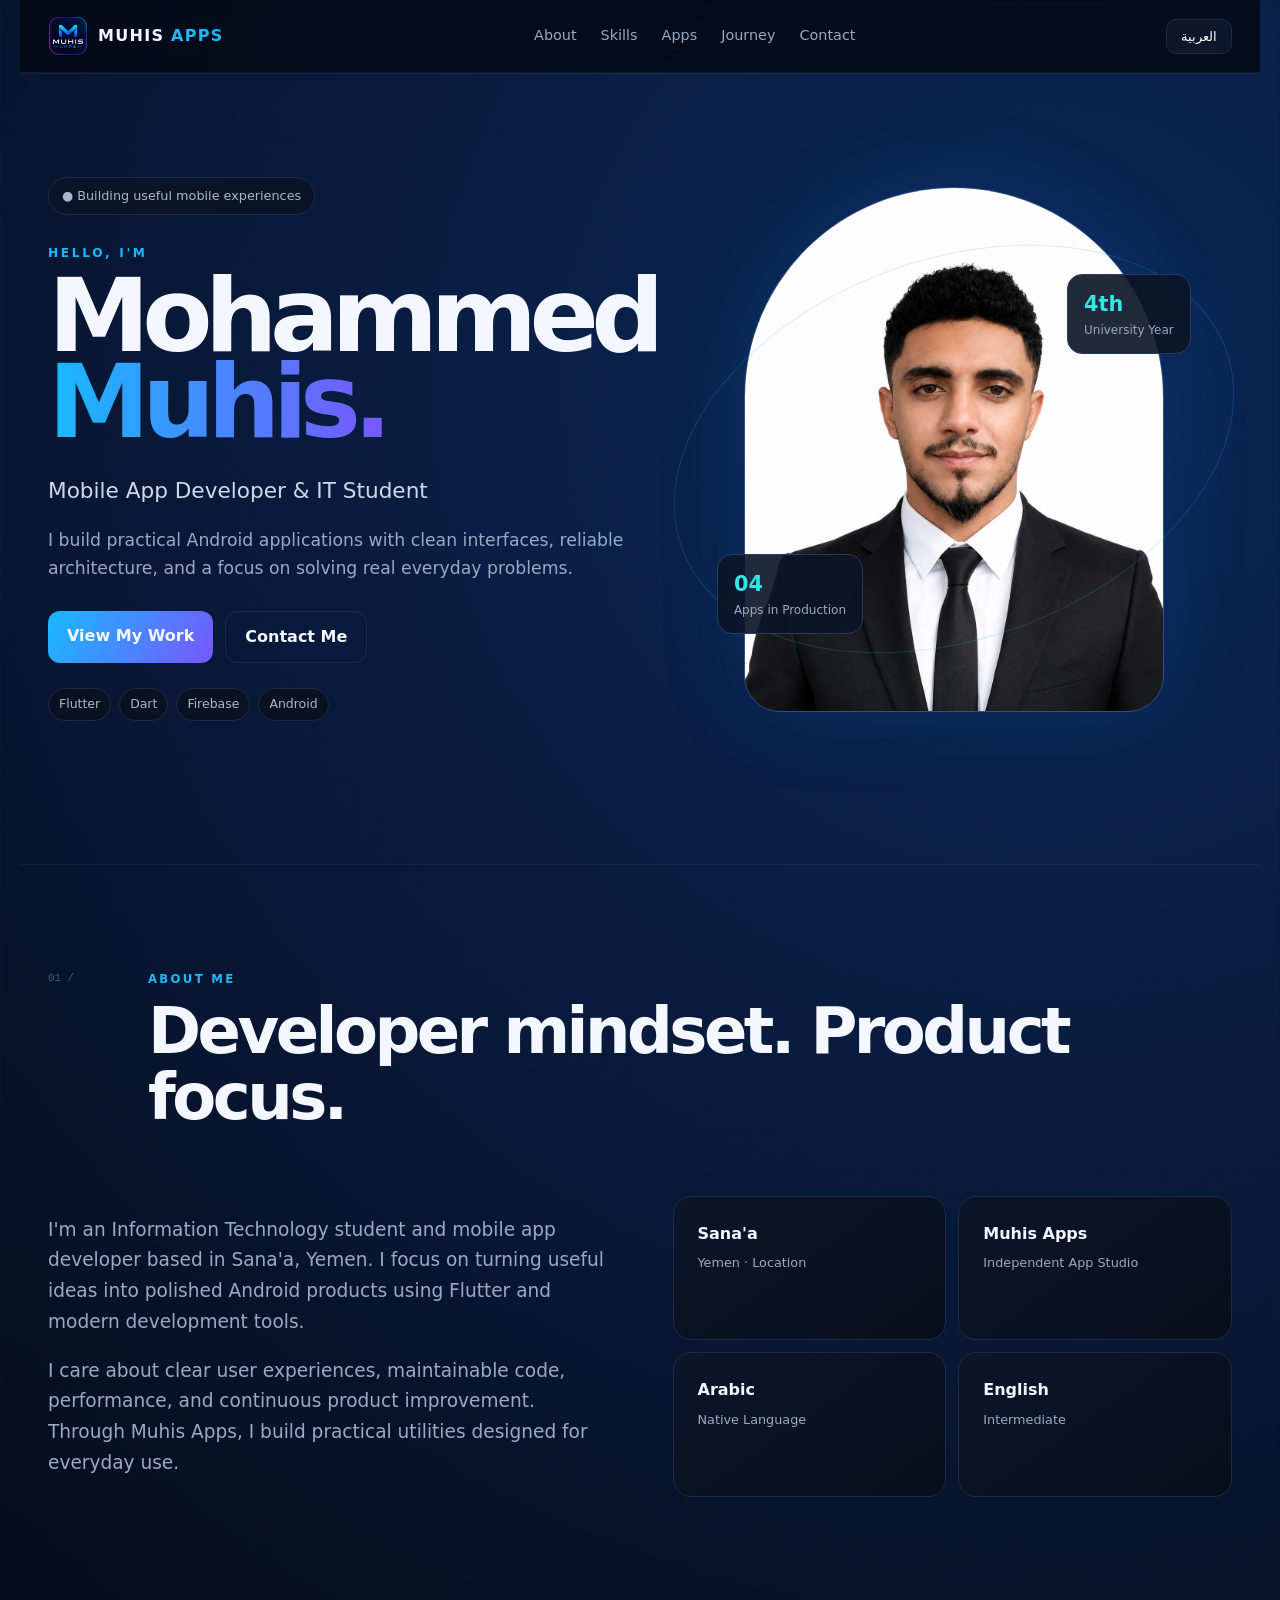
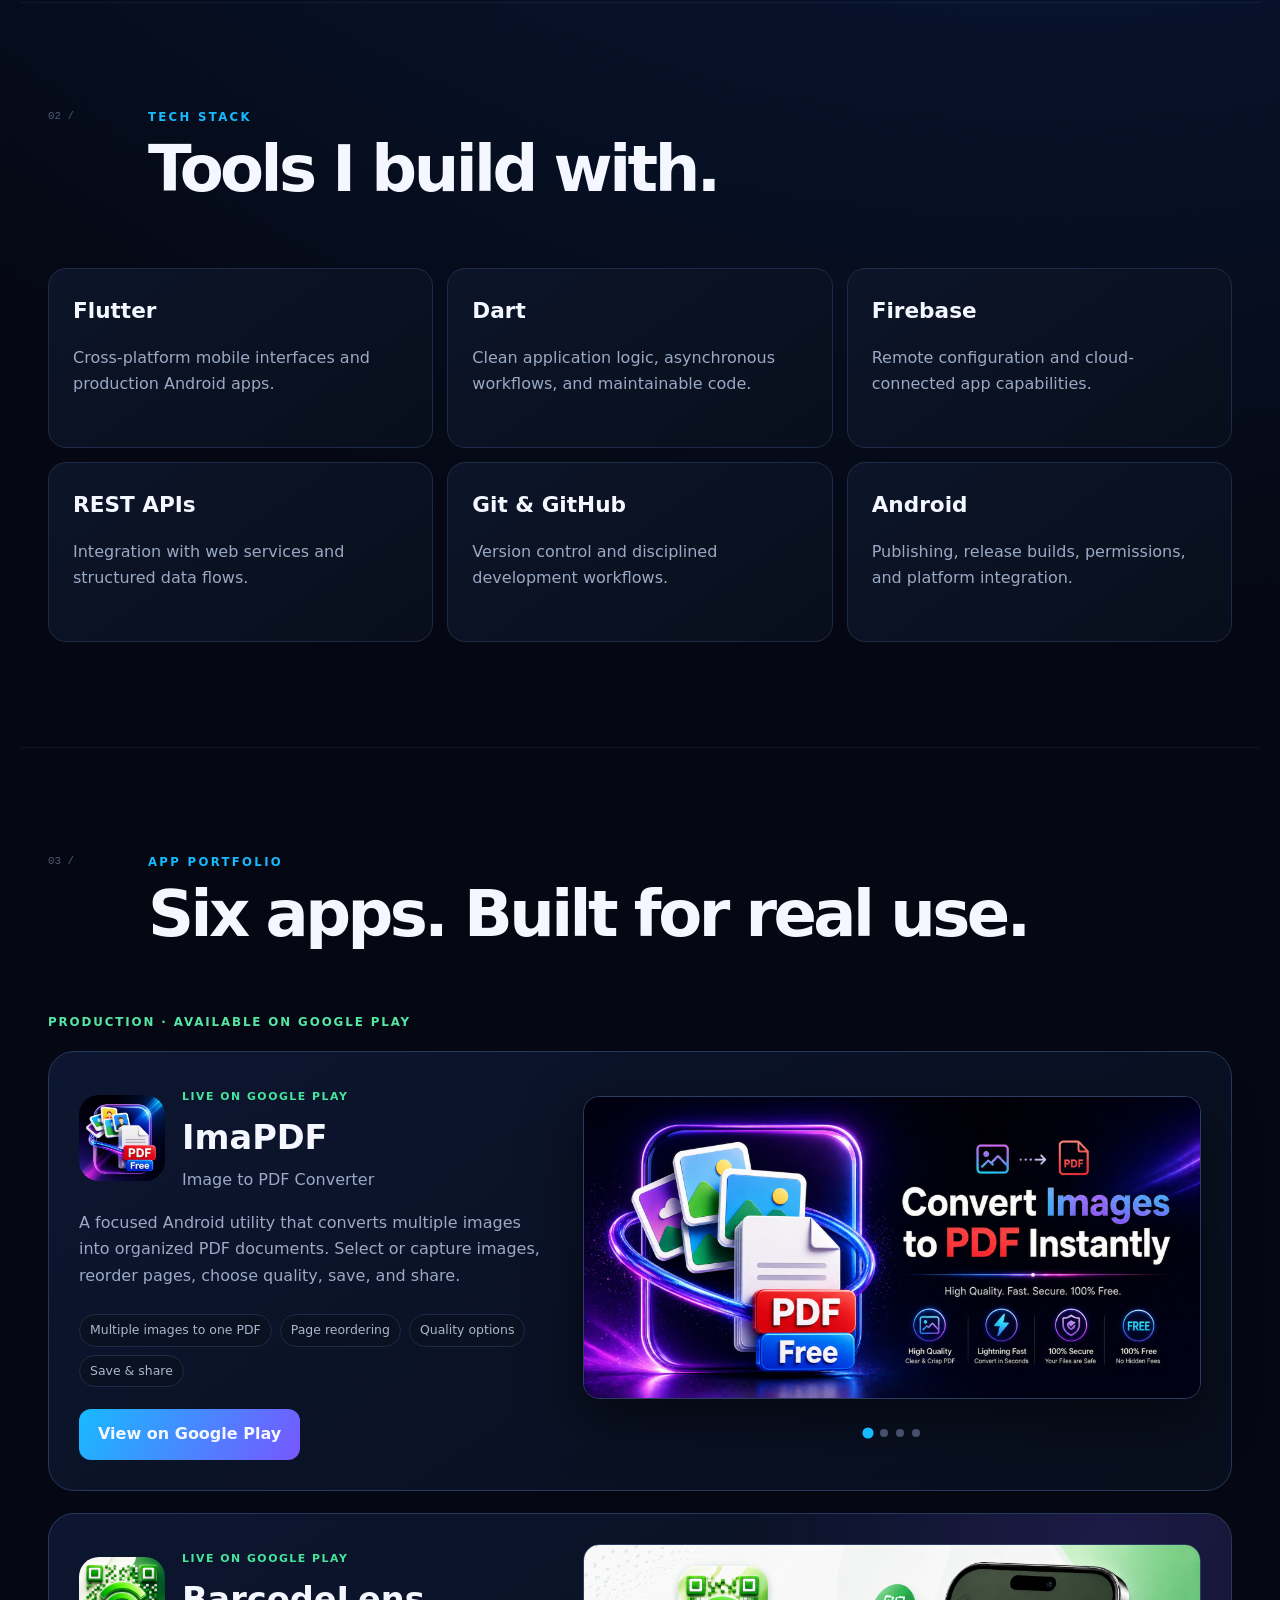
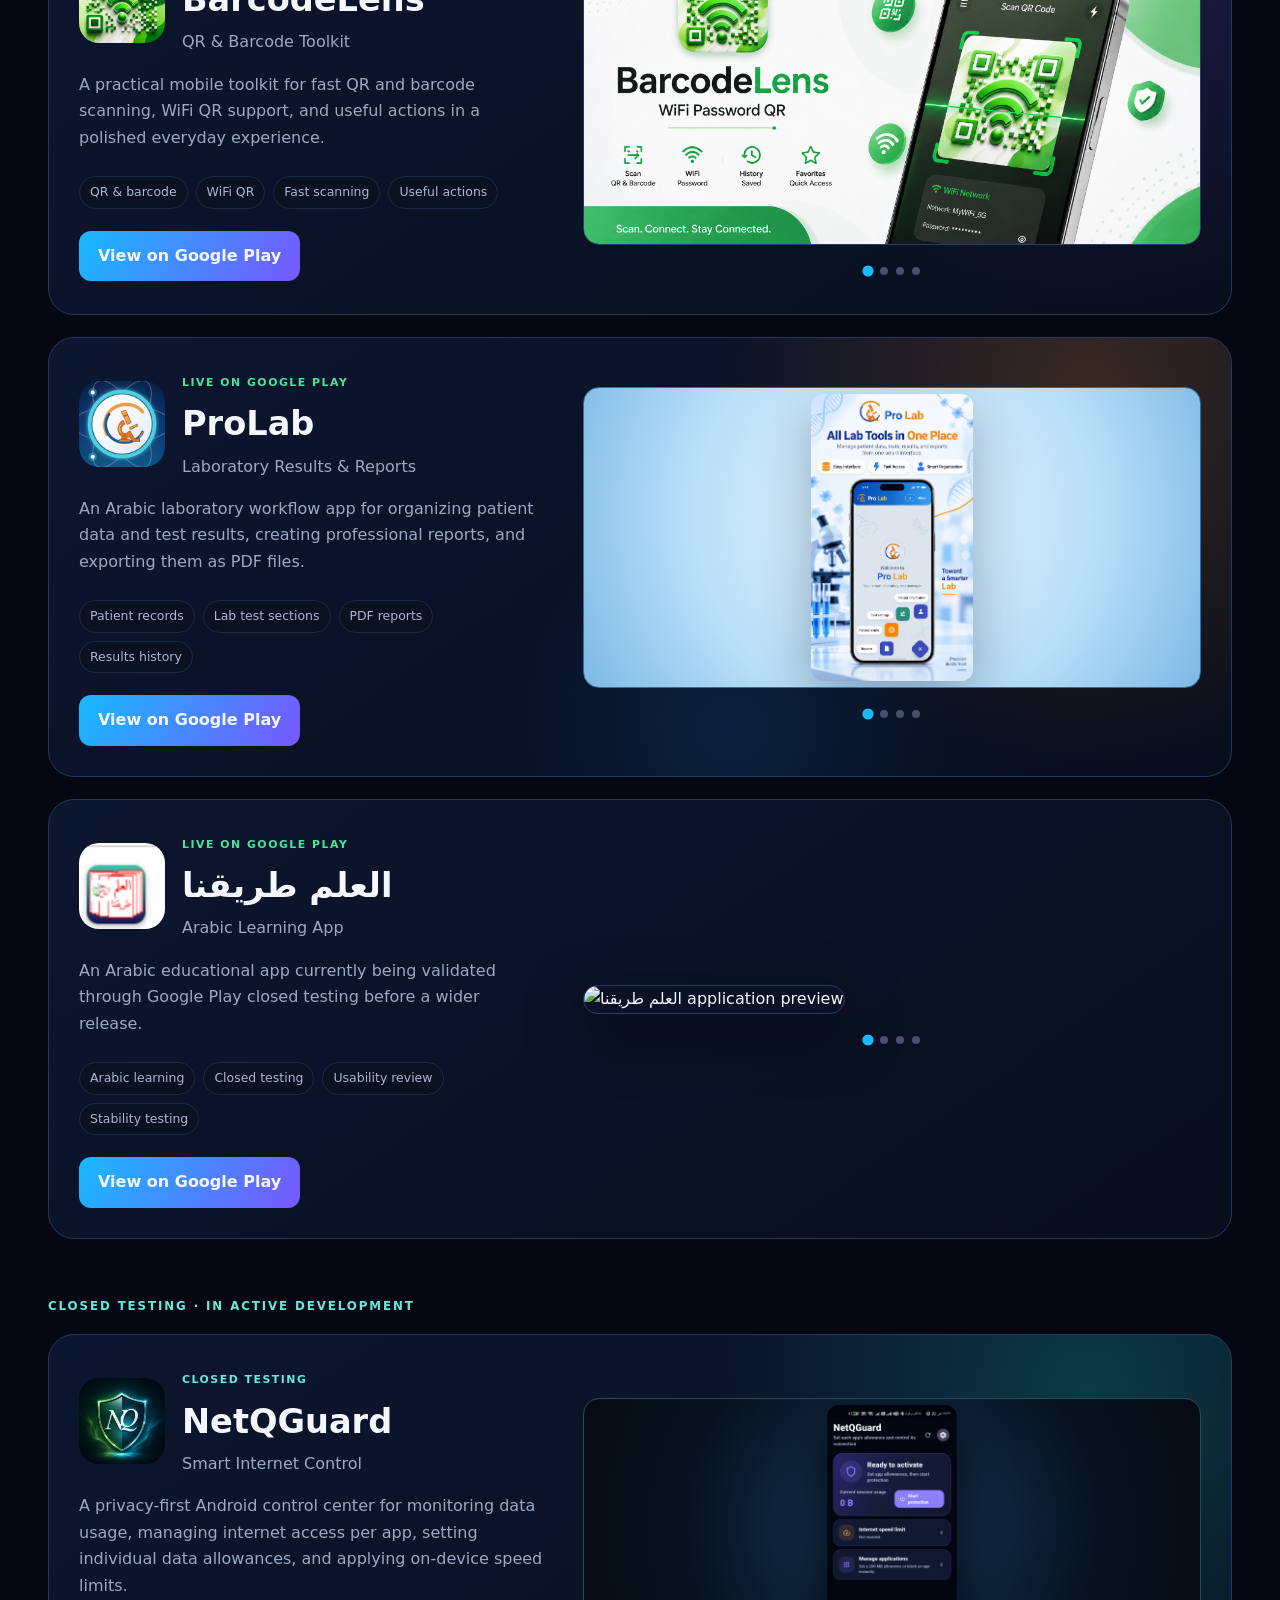
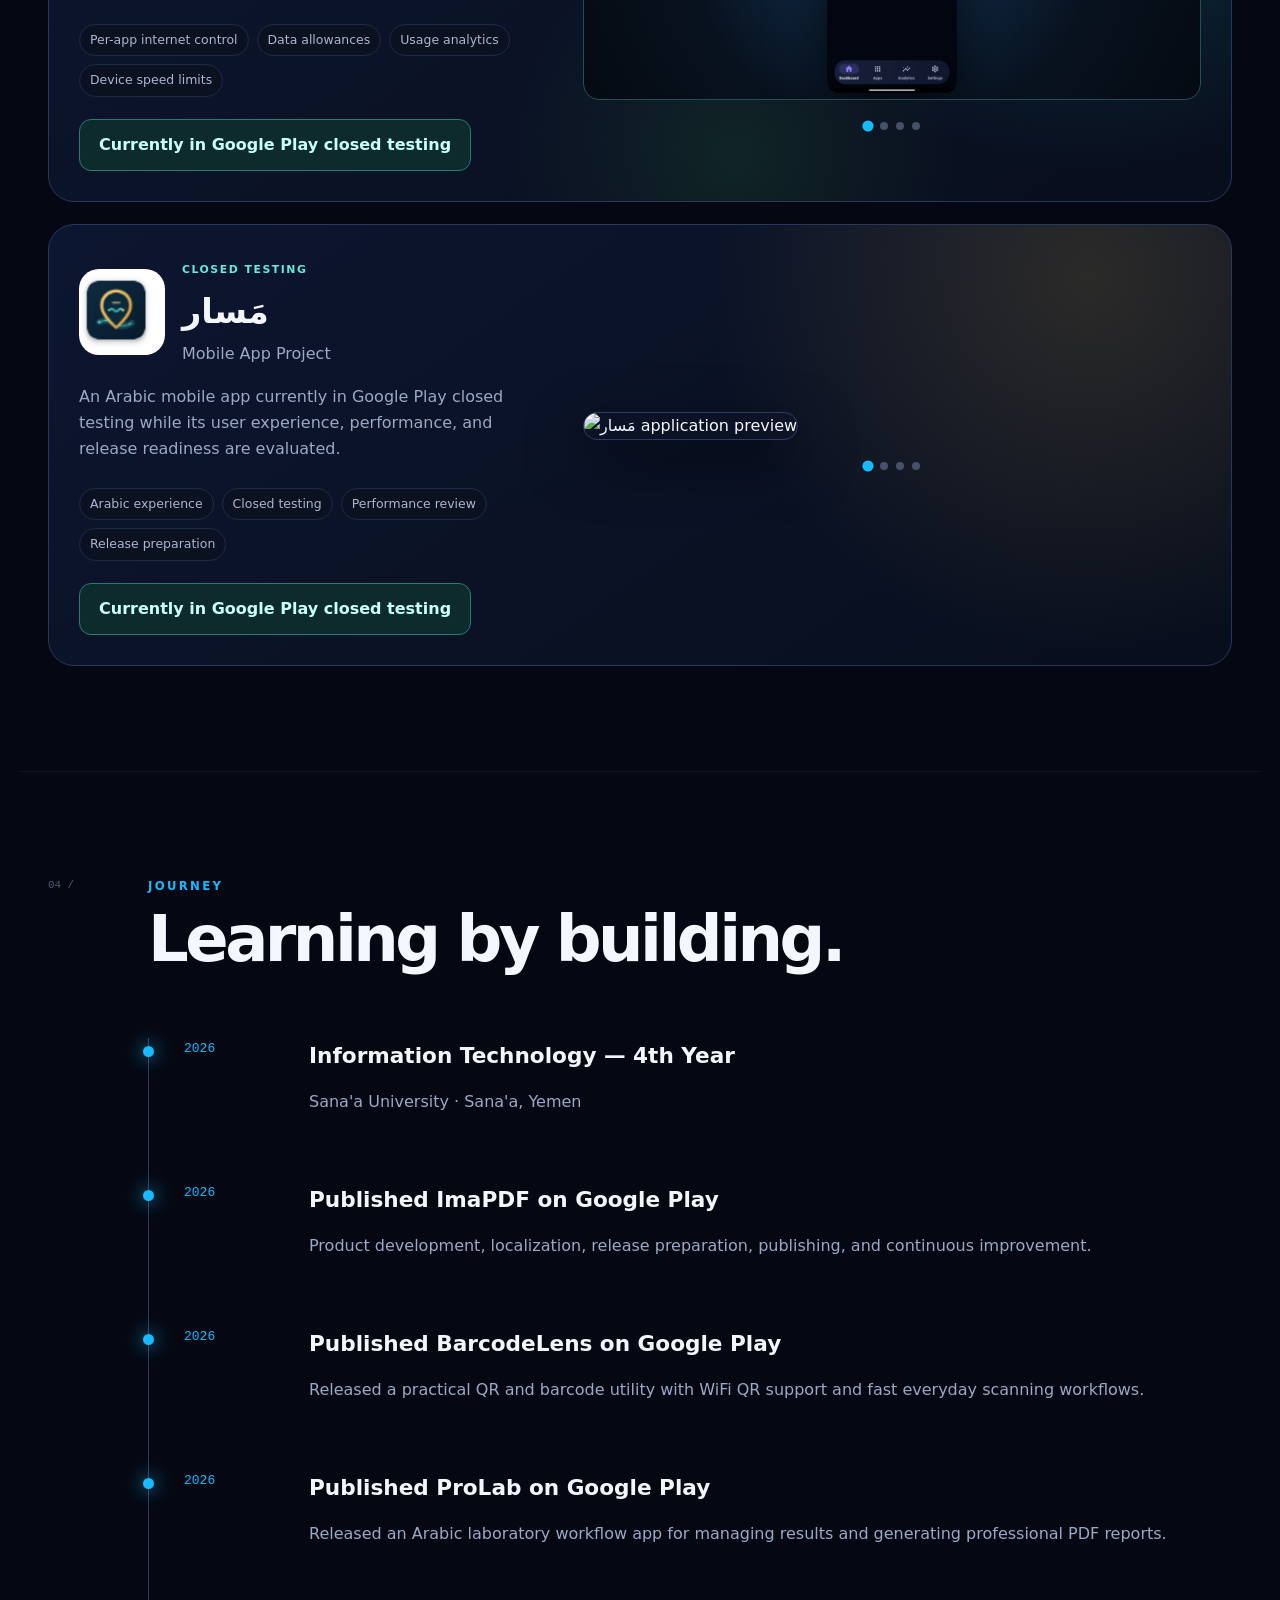
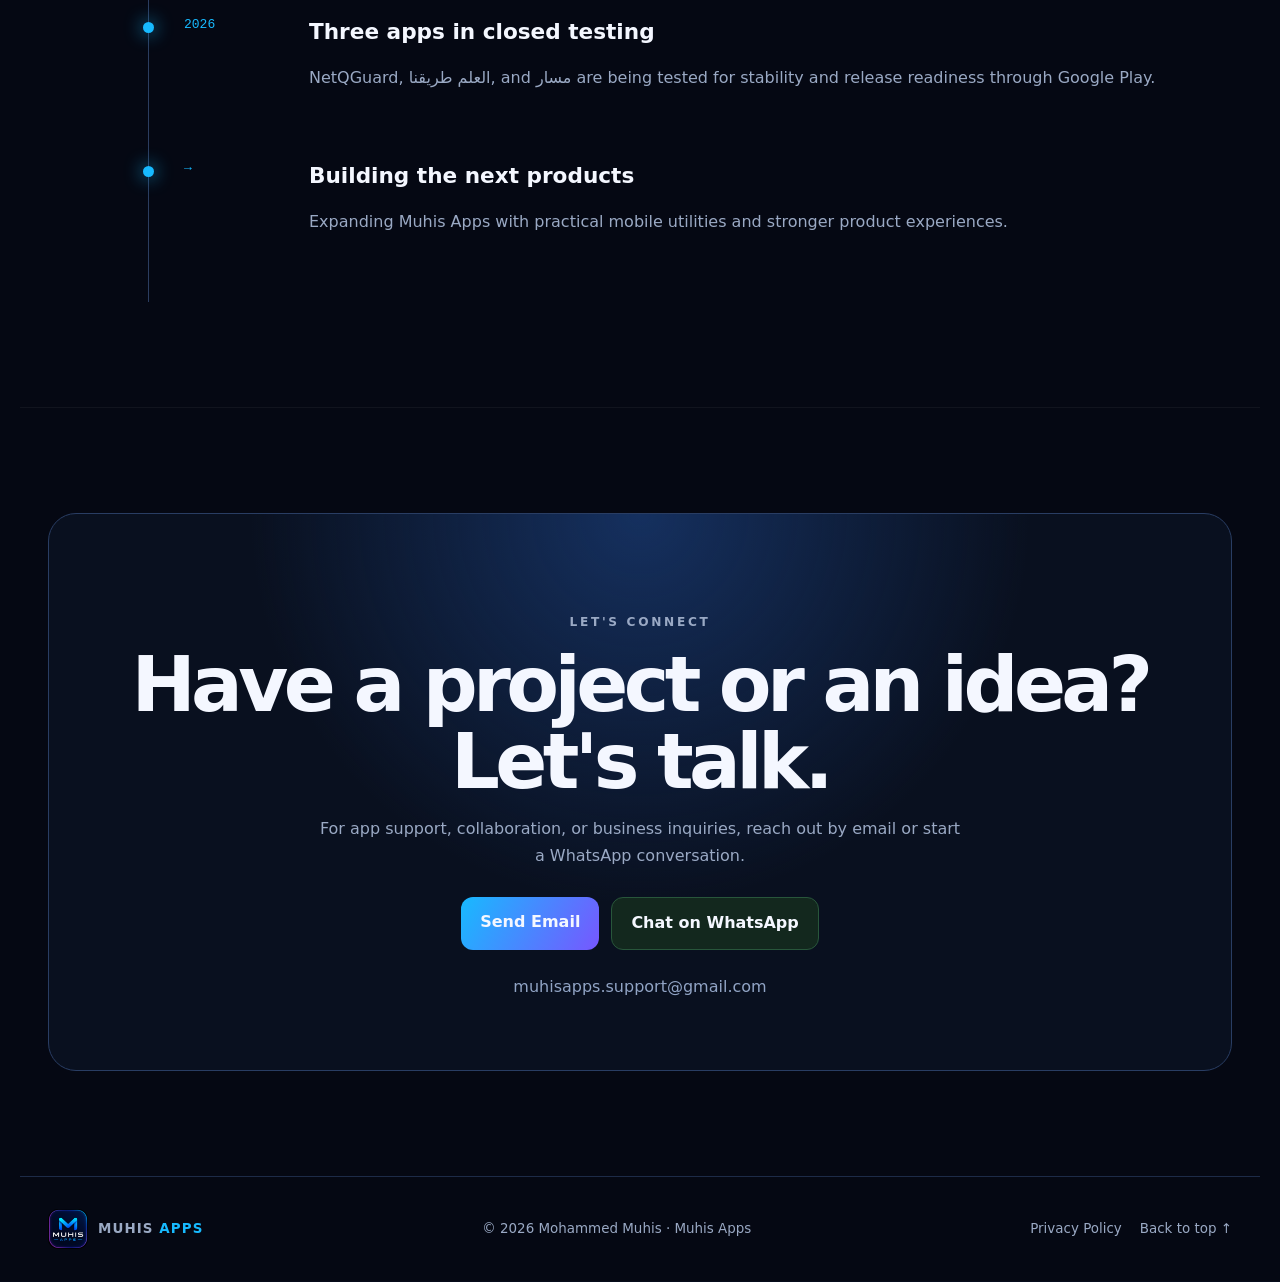
==== commit d557f18a: "Update app statuses and real screenshots Updated versioning for CSS and JS files. Added a new produc" ====
--- a/index.html
+++ b/index.html
@@ -9,7 +9,7 @@
     />
     <title>Mohammed Muhis | Mobile App Developer</title>
     <link rel="icon" href="assets/logo.png" />
-    <link rel="stylesheet" href="style.css?v=20261016-2" />
+    <link rel="stylesheet" href="style.css?v=20261018-1" />
   </head>
   <body>
     <header>
@@ -54,7 +54,7 @@
             <img src="assets/profile.png" alt="Mohammed Muhis" />
           </div>
           <div class="stat s1">
-            <b>03</b><span data-k="published">Apps in Production</span>
+            <b>04</b><span data-k="published">Apps in Production</span>
           </div>
           <div class="stat s2">
             <b>4th</b><span data-k="year">University Year</span>
@@ -300,6 +300,53 @@
             </div>
           </div>
         </div>
+        <div class="product product-science reveal">
+          <div>
+            <div class="apphead">
+              <img
+                src="assets/science-path-icon.png"
+                alt="العلم طريقنا app icon"
+              />
+              <div>
+                <span class="live" data-k="live">LIVE ON GOOGLE PLAY</span>
+                <h3>العلم طريقنا</h3>
+                <p data-k="scienceSubtitle">Arabic Learning App</p>
+              </div>
+            </div>
+            <p class="muted" data-k="scienceDesc">
+              A child-friendly Arabic learning app for letters and words, available
+              on Google Play and designed to work safely without internet.
+            </p>
+            <div class="tags">
+              <span data-k="sc1">Arabic letters & words</span
+              ><span data-k="sc2">Available on Google Play</span
+              ><span data-k="sc3">Works offline</span
+              ><span data-k="sc4">Child-friendly</span>
+            </div>
+            <a
+              class="btn main"
+              target="_blank"
+              rel="noopener"
+              href="https://play.google.com/store/apps/details?id=alrwh.alrwhalbyn.taleem"
+              data-k="play"
+              >View on Google Play</a
+            >
+          </div>
+          <div class="gallery" data-gallery="science">
+            <div class="gallery-frame">
+              <img
+                src="https://play-lh.googleusercontent.com/4uzW31vtAzcXrec6c1RNkcZiSsbs3YLI79kYN_qVeo8nz9KgJLYKMCyBKv9C65RbNhLkEfZzA6t_wDTSy8pCNQ=w1052-h592-rw"
+                alt="العلم طريقنا application preview"
+              />
+            </div>
+            <div class="dots">
+              <button data-i="0" class="active" aria-label="العلم طريقنا image 1"></button
+              ><button data-i="1" aria-label="العلم طريقنا image 2"></button
+              ><button data-i="2" aria-label="العلم طريقنا image 3"></button
+              ><button data-i="3" aria-label="العلم طريقنا image 4"></button>
+            </div>
+          </div>
+        </div>
         <p class="app-group-label testing reveal" data-k="closedGroup">
           CLOSED TESTING · IN ACTIVE DEVELOPMENT
         </p>
@@ -349,53 +396,15 @@
             </div>
           </div>
         </div>
-        <div class="product product-testing reveal">
+        <div class="product product-testing product-masar reveal">
           <div>
             <div class="apphead">
-              <img
-                src="assets/science-path-icon.png"
-                alt="العلم طريقنا app icon"
-              />
+              <img src="assets/masar-icon.png" alt="مَسار app icon" />
               <div>
                 <span class="live pending-label" data-k="closedStatus"
                   >CLOSED TESTING</span
                 >
-                <h3>العلم طريقنا</h3>
-                <p data-k="scienceSubtitle">Arabic Learning App</p>
-              </div>
-            </div>
-            <p class="muted" data-k="scienceDesc">
-              An Arabic educational app currently being validated through Google
-              Play closed testing before a wider release.
-            </p>
-            <div class="tags">
-              <span data-k="sc1">Arabic learning</span
-              ><span data-k="sc2">Closed testing</span
-              ><span data-k="sc3">Usability review</span
-              ><span data-k="sc4">Stability testing</span>
-            </div>
-            <span class="btn pending" data-k="closedStore"
-              >Currently in Google Play closed testing</span
-            >
-          </div>
-          <div class="test-preview">
-            <img
-              src="assets/science-path-icon.png"
-              alt="العلم طريقنا application icon"
-            />
-            <span data-k="closedStatus">CLOSED TESTING</span>
-            <code>alrwh.alrwhalbyn.taleem</code>
-          </div>
-        </div>
-        <div class="product product-testing product-masar reveal">
-          <div>
-            <div class="apphead">
-              <img src="assets/masar-icon.png" alt="مسار app icon" />
-              <div>
-                <span class="live pending-label" data-k="closedStatus"
-                  >CLOSED TESTING</span
-                >
-                <h3>مسار</h3>
+                <h3>مَسار</h3>
                 <p data-k="masarSubtitle">Mobile App Project</p>
               </div>
             </div>
@@ -414,10 +423,19 @@
               >Currently in Google Play closed testing</span
             >
           </div>
-          <div class="test-preview">
-            <img src="assets/masar-icon.png" alt="مسار application icon" />
-            <span data-k="closedStatus">CLOSED TESTING</span>
-            <code>com.razi.masar</code>
+          <div class="gallery" data-gallery="masar">
+            <div class="gallery-frame">
+              <img
+                src="https://lh3.googleusercontent.com/phuqkJk-vULGEFulcvxmKZpp18ppWd2PeoEvD05mdRlmmi7x3RsWAOkhoV8pyThLfUVaRf92w-OV-JxTSr6PhxA"
+                alt="مَسار application preview"
+              />
+            </div>
+            <div class="dots">
+              <button data-i="0" class="active" aria-label="مَسار image 1"></button
+              ><button data-i="1" aria-label="مَسار image 2"></button
+              ><button data-i="2" aria-label="مَسار image 3"></button
+              ><button data-i="3" aria-label="مَسار image 4"></button>
+            </div>
           </div>
         </div>
       </section>
@@ -530,6 +548,6 @@
         ><a href="#home" data-k="top">Back to top ↑</a>
       </div>
     </footer>
-    <script src="script.js?v=20261016-2"></script>
+    <script src="script.js?v=20261018-1"></script>
   </body>
 </html>
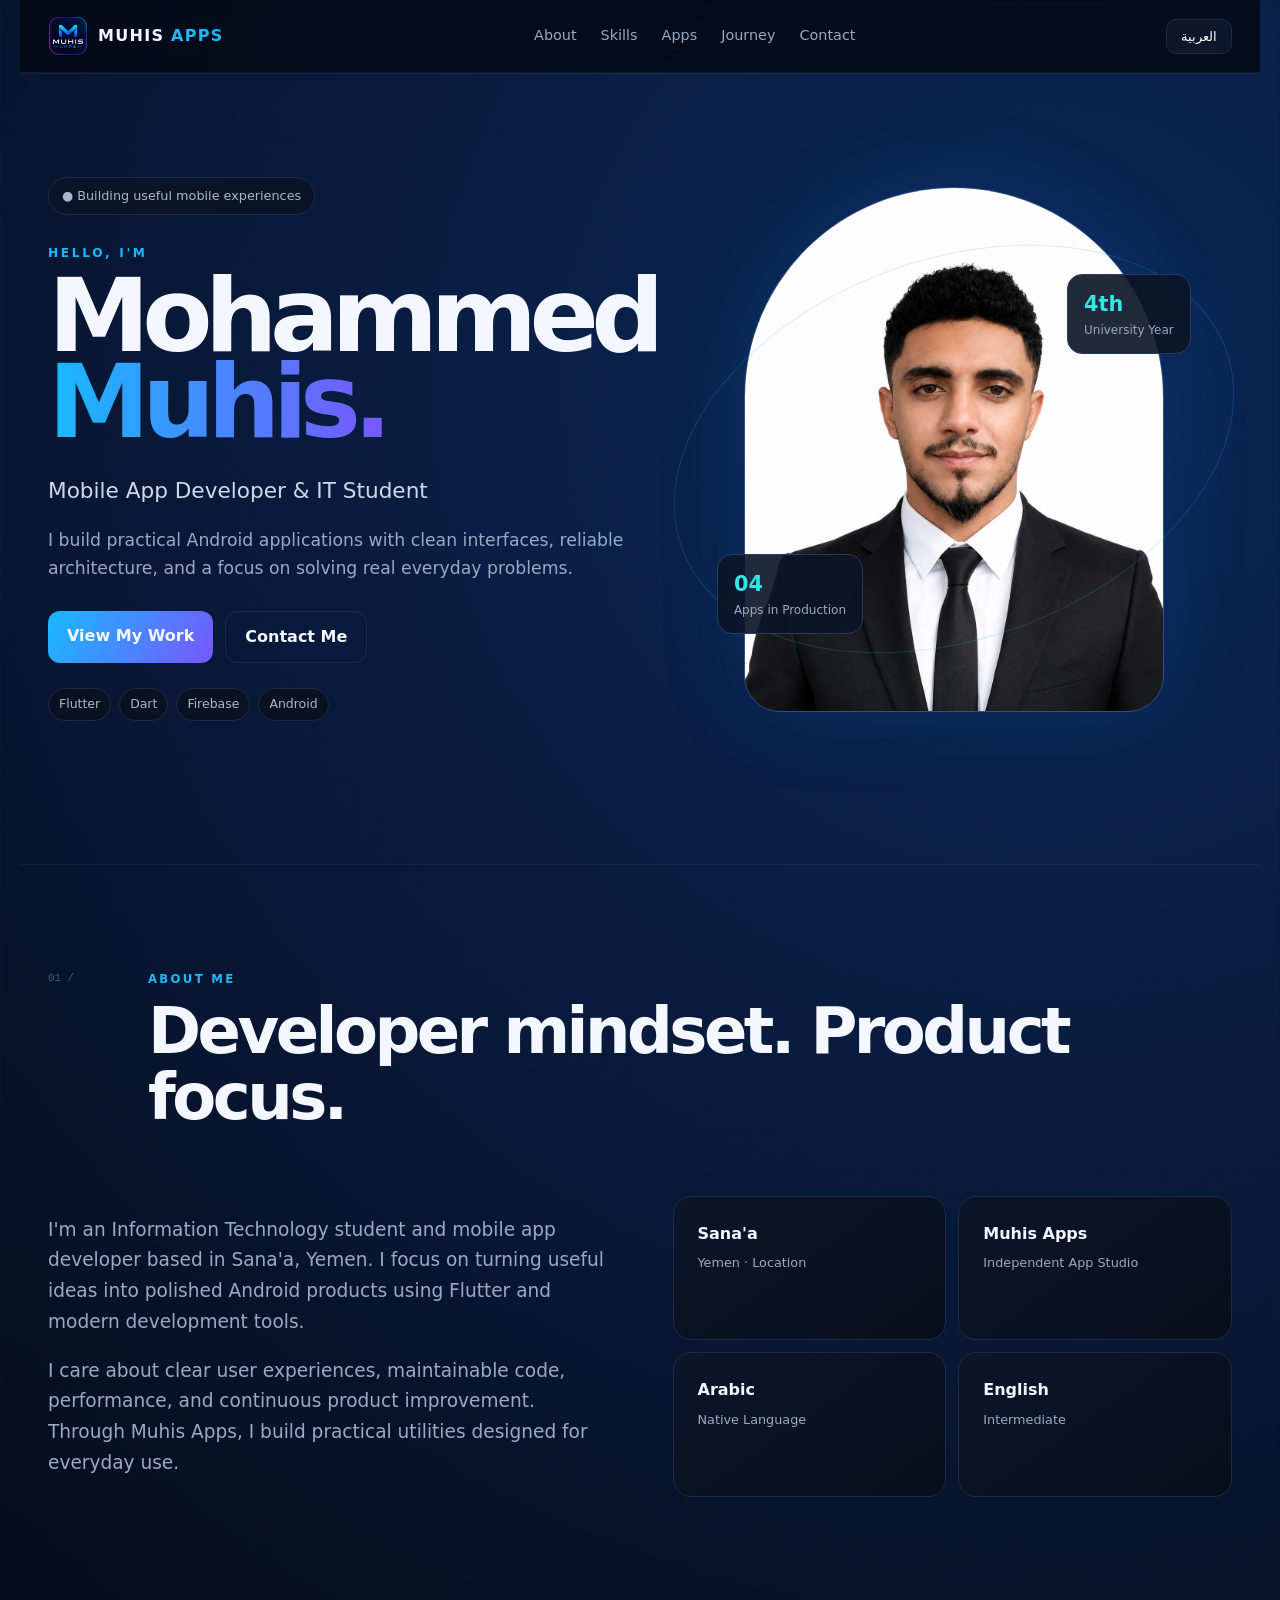
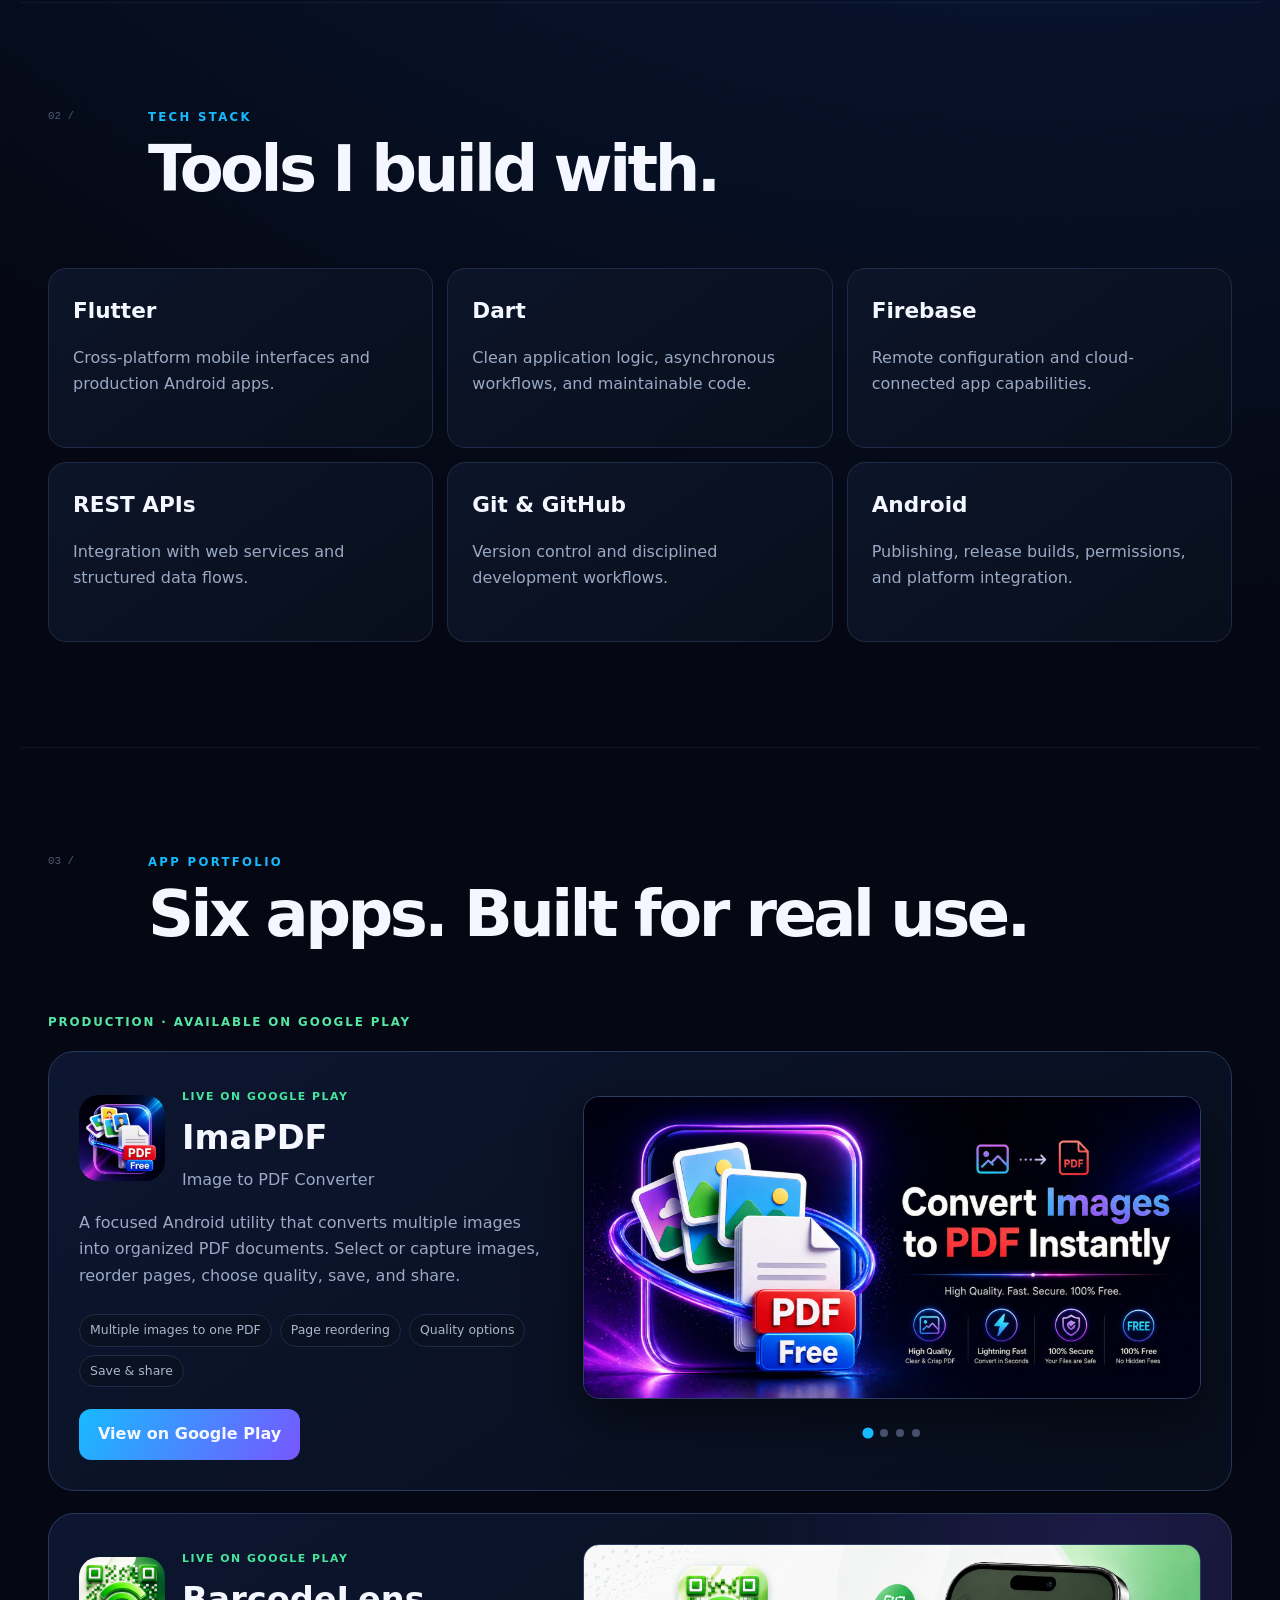
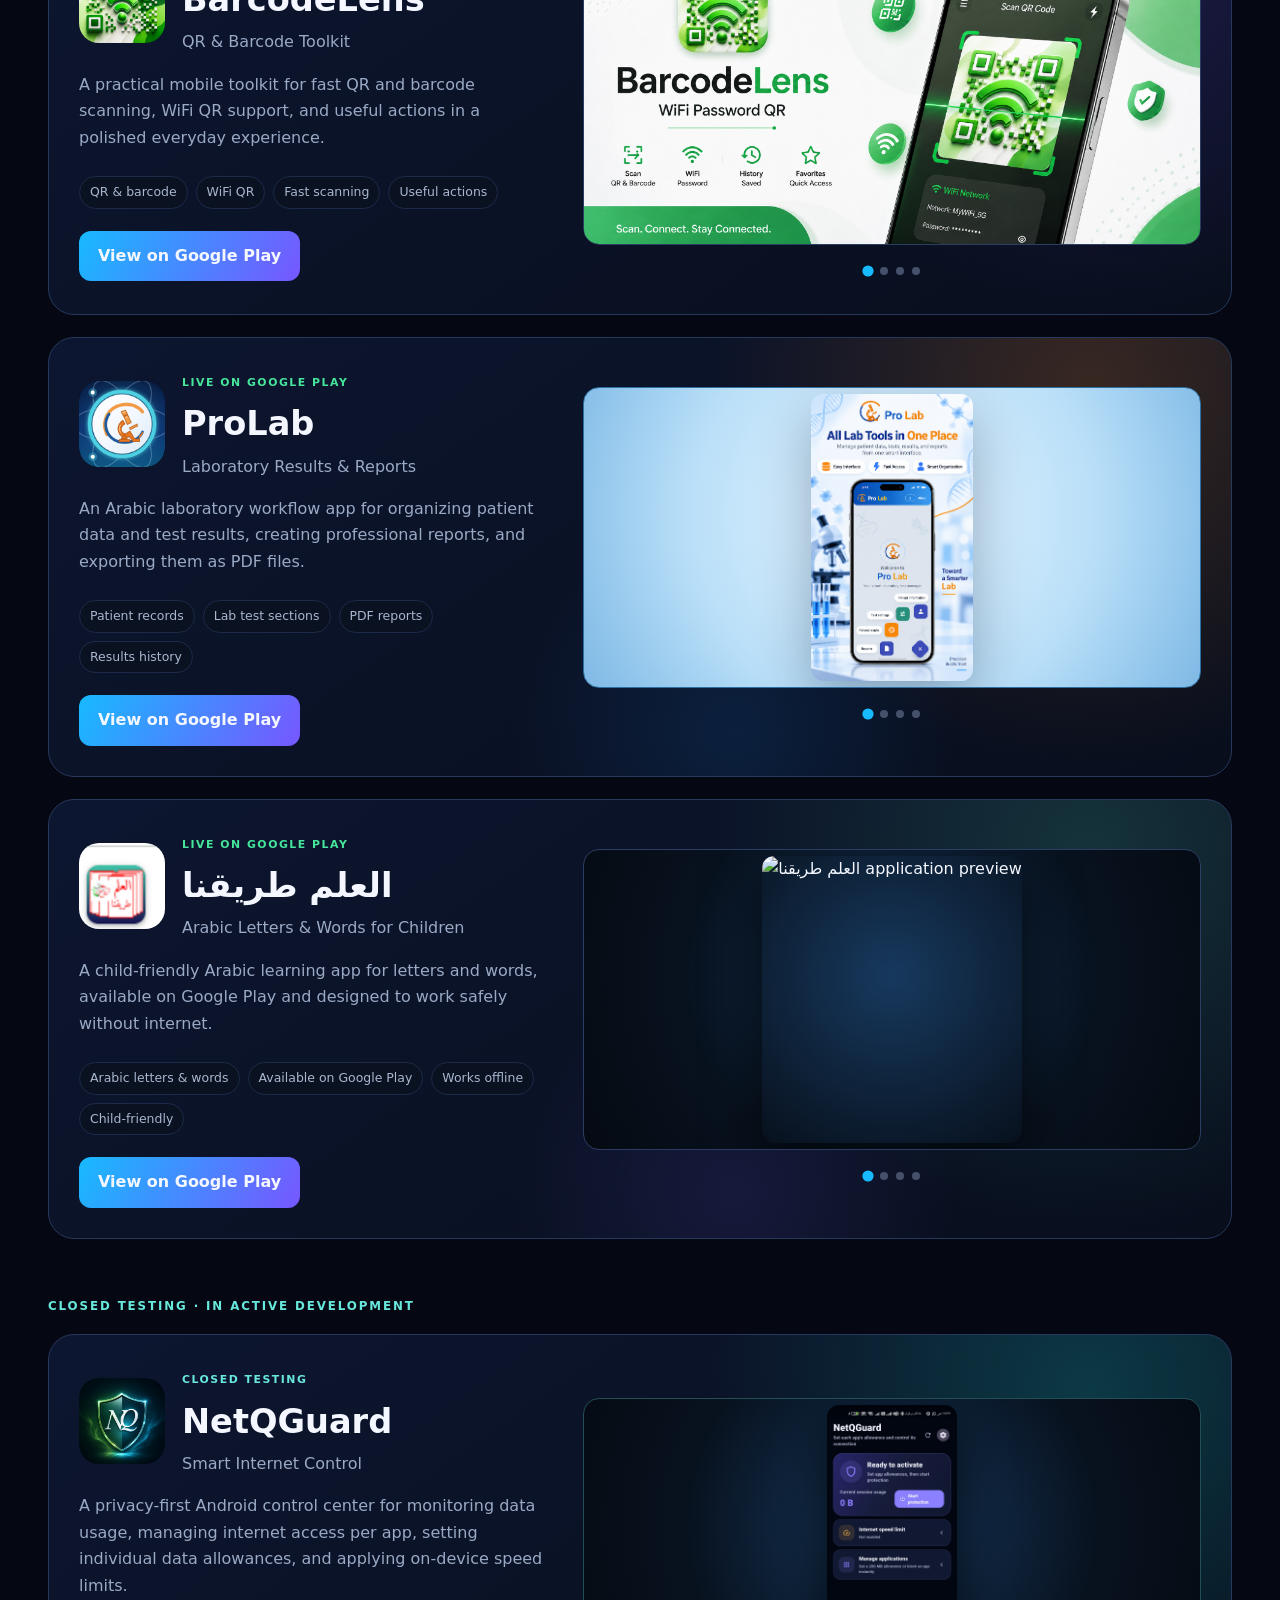
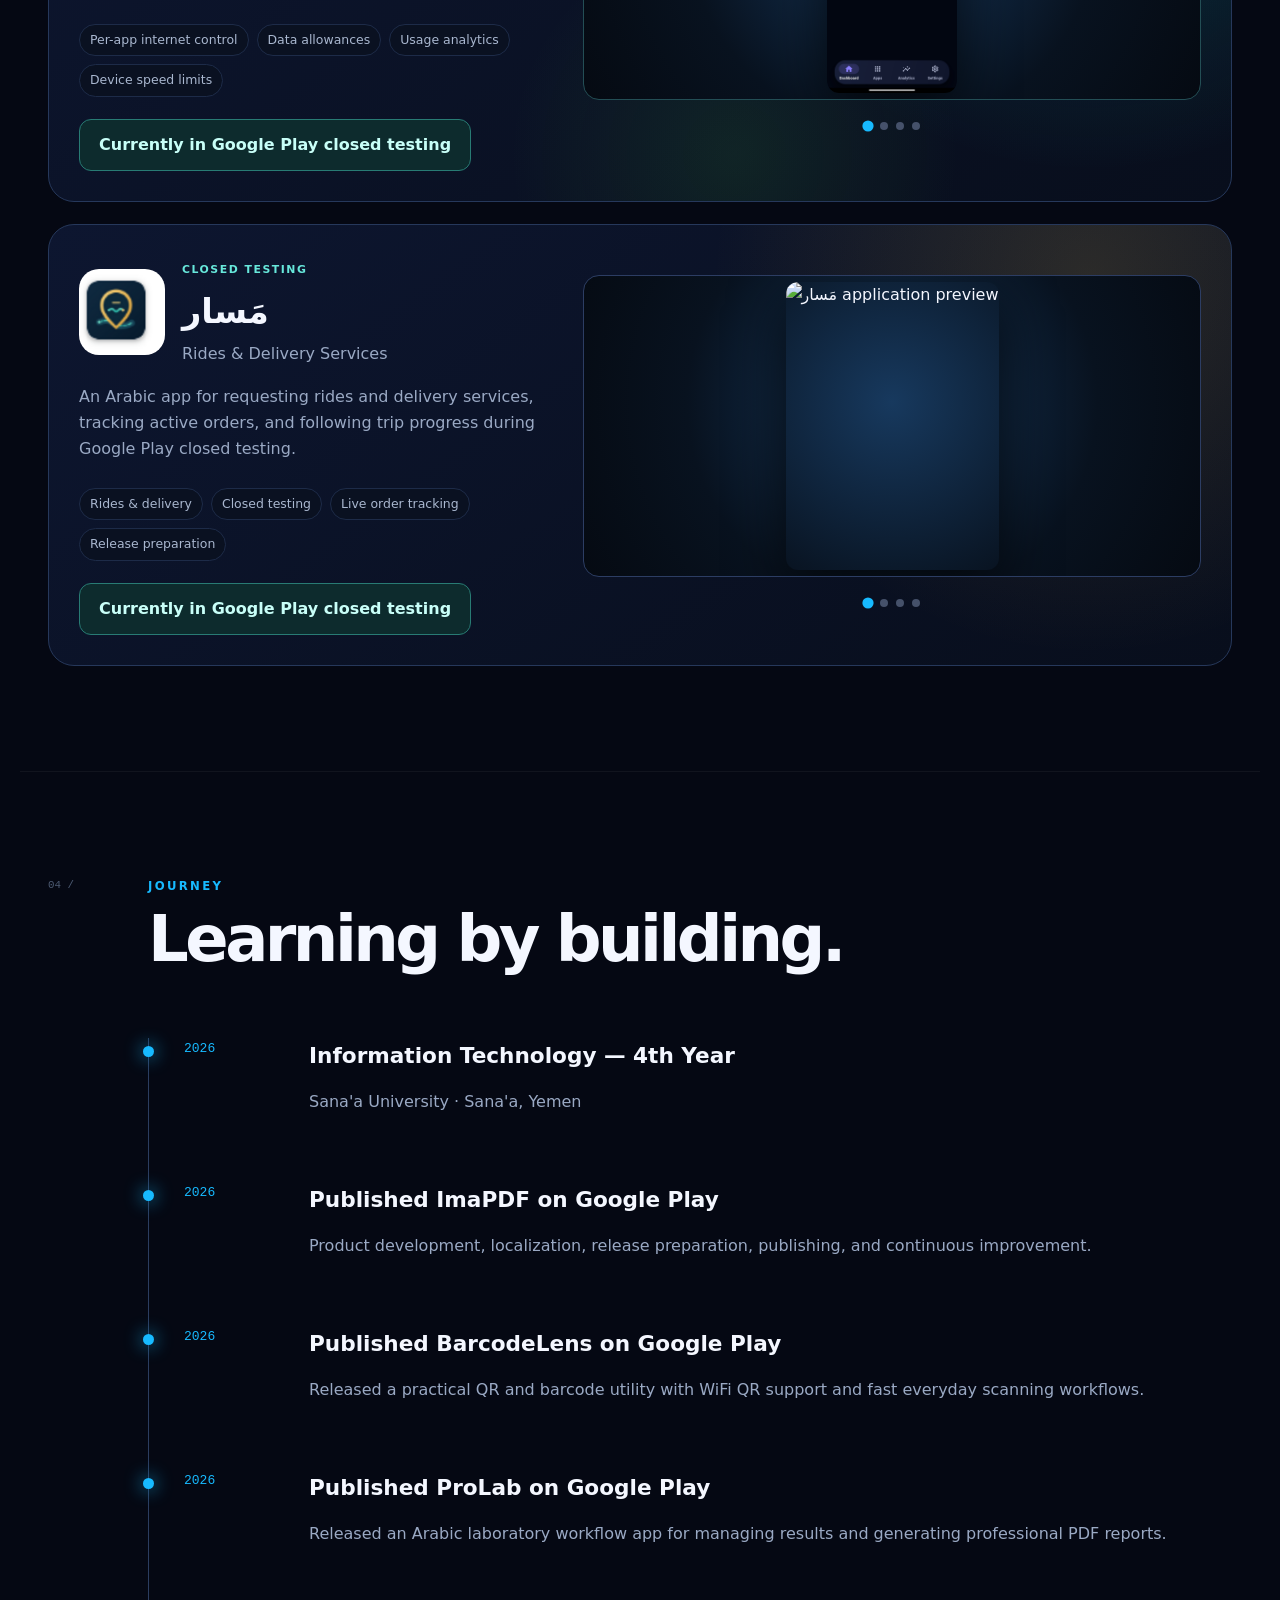
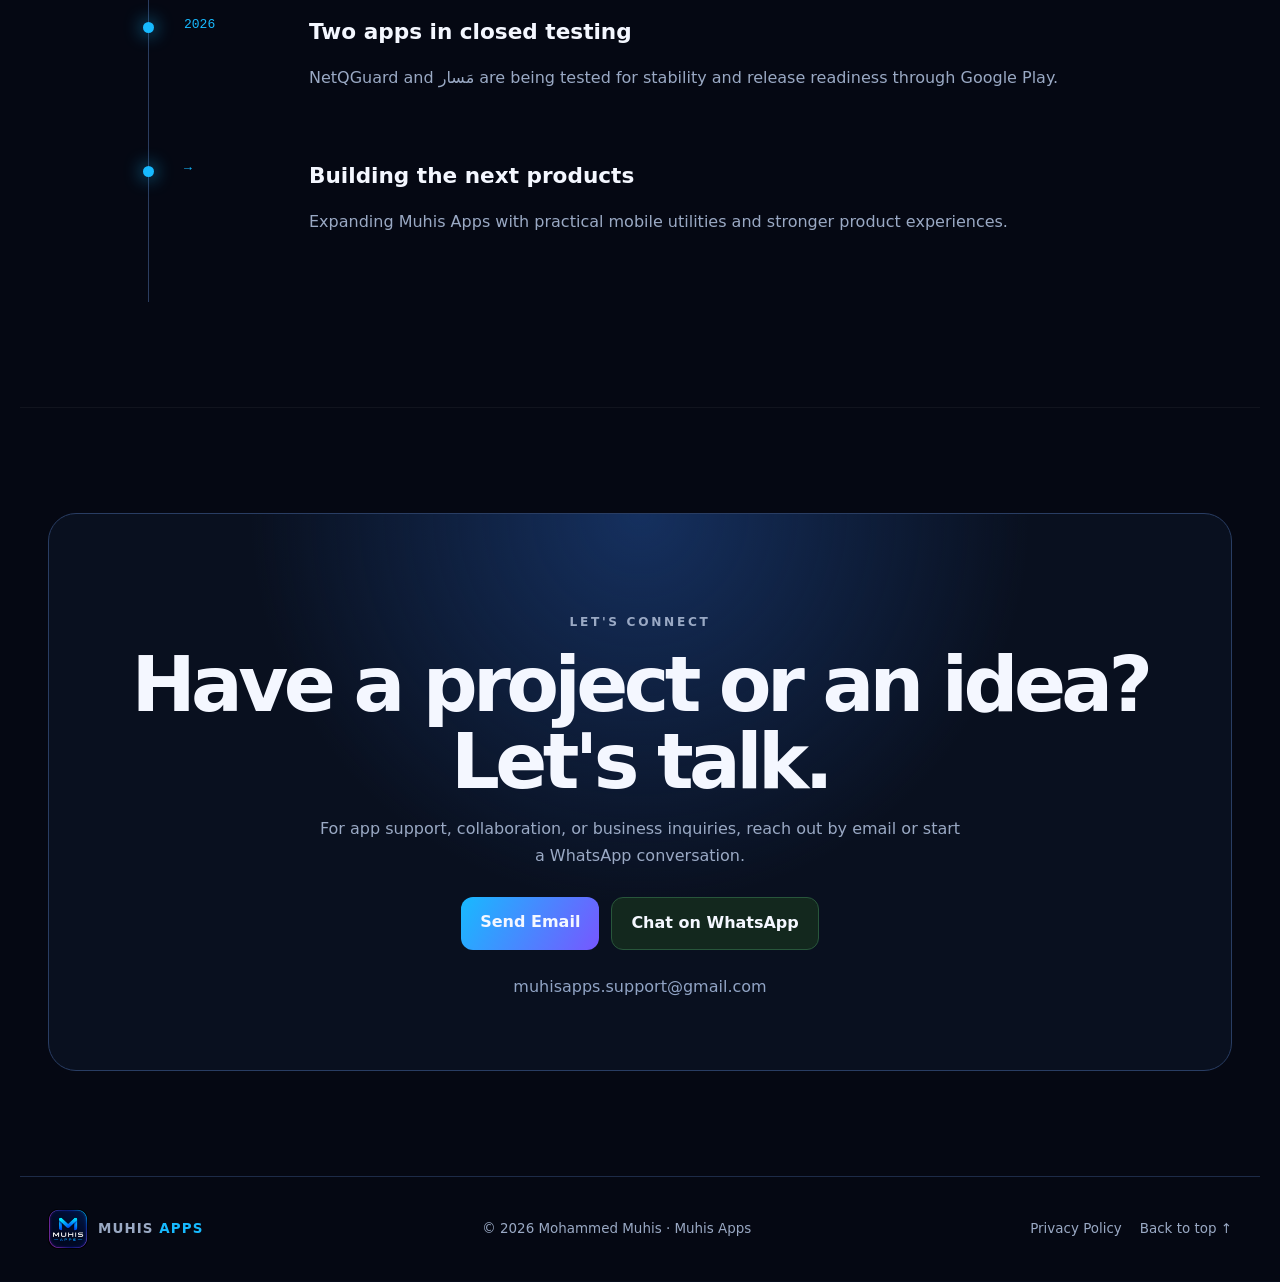
==== commit 22832f1c: "Refresh updated app gallery script" ====
--- a/index.html
+++ b/index.html
@@ -548,6 +548,6 @@
         ><a href="#home" data-k="top">Back to top ↑</a>
       </div>
     </footer>
-    <script src="script.js?v=20261018-1"></script>
+    <script src="script.js?v=20261018-2"></script>
   </body>
 </html>
--- a/style.css
+++ b/style.css
@@ -673,6 +673,40 @@
     radial-gradient(circle at 88% 12%, #f5c54a24, transparent 34%),
     linear-gradient(145deg, #0d1630, #080e1c);
 }
+.product-science {
+  background:
+    radial-gradient(circle at 88% 12%, #4dd9aa2b, transparent 34%),
+    radial-gradient(circle at 58% 90%, #7b61ff1d, transparent 28%),
+    linear-gradient(145deg, #0d1630, #080e1c);
+}
+
+.product-science .gallery-frame,
+.product-masar .gallery-frame {
+  width: 100%;
+  aspect-ratio: 1024/500;
+  display: grid;
+  place-items: center;
+  overflow: hidden;
+  border-radius: 16px;
+  background: radial-gradient(circle at 50% 42%, #17395e 0, #08121f 58%, #050a12 100%);
+  border: 1px solid #2c3d63;
+}
+
+.product-science .gallery-frame img,
+.product-masar .gallery-frame img {
+  display: block;
+  width: auto;
+  height: 96%;
+  max-width: 54%;
+  max-height: 96%;
+  min-height: 0;
+  margin: 0;
+  object-fit: contain;
+  border: 0;
+  border-radius: 12px;
+  box-shadow: 0 20px 55px #000b;
+}
+
 .test-preview {
   min-height: 390px;
   display: grid;
@@ -756,6 +790,12 @@
     max-width: 56%;
     max-height: 92%;
   }
+  .product-science .gallery-frame img,
+  .product-masar .gallery-frame img {
+    height: 92%;
+    max-width: 56%;
+    max-height: 92%;
+  }
   .test-preview {
     min-height: 300px;
   }
